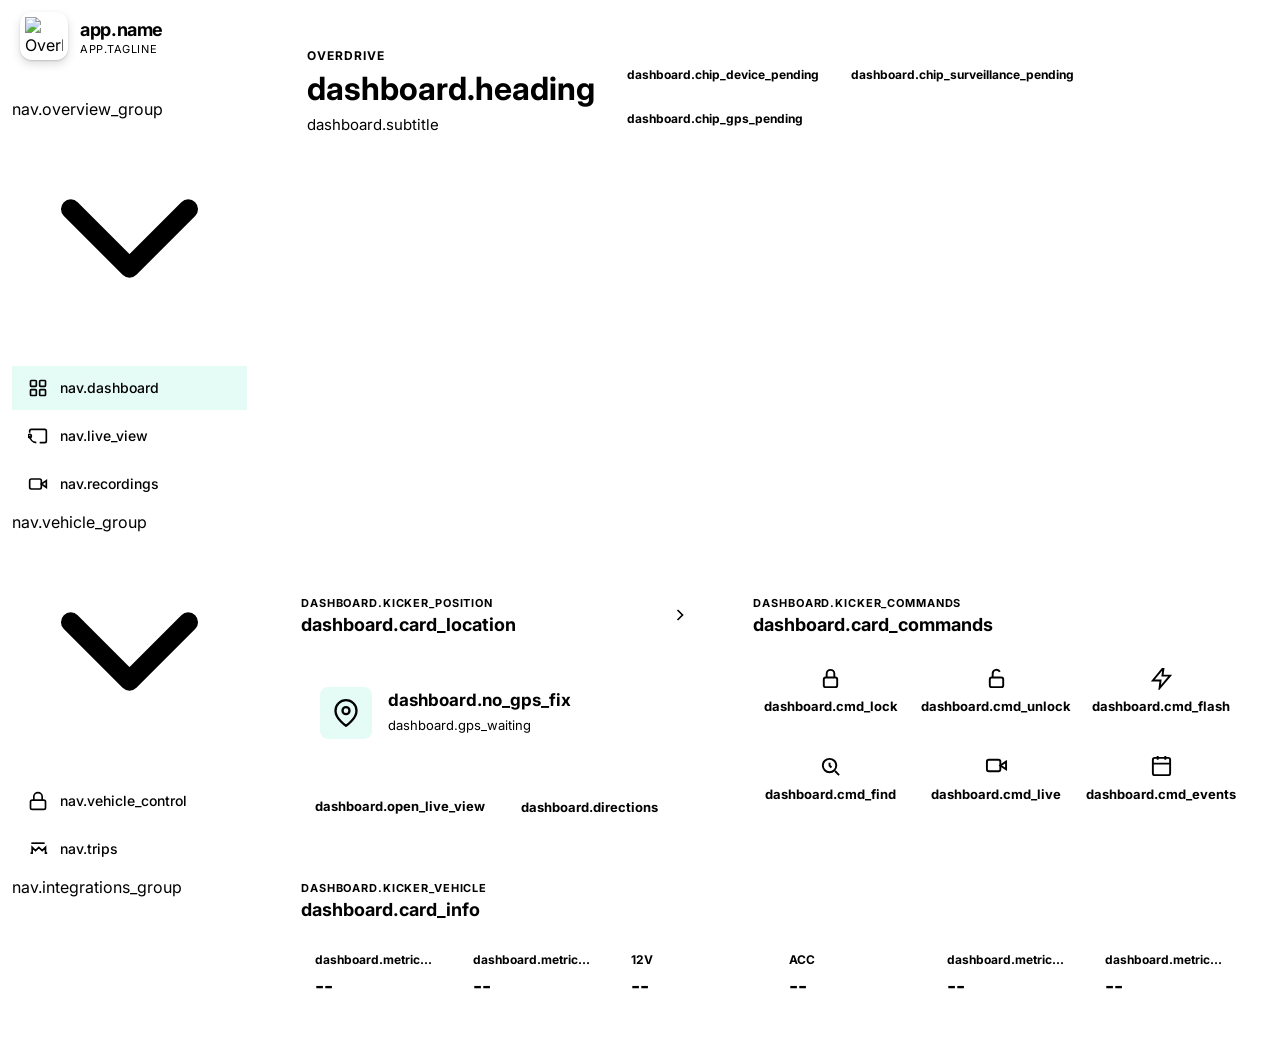
==== app/src/main/assets/web/local/index.html @ 30a487f2 "Overdrive Update v18.1: Screen Deterrent, Web Dashboard & USB Storage ✨ New Features Screen Deterren" ====
<!DOCTYPE html>
<html lang="en">
<head>
    <meta charset="UTF-8">
    <meta name="viewport" content="width=device-width, initial-scale=1.0, maximum-scale=1.0, user-scalable=no, viewport-fit=cover">
    <title data-i18n="app.dashboard_title">Dashboard - OverDrive</title>
    <link rel="icon" type="image/webp" href="../shared/app-icon-dark.webp">
    <link rel="manifest" href="/manifest.json">
    <link rel="apple-touch-icon" href="../shared/app-icon-dark.webp">
    <meta name="apple-mobile-web-app-capable" content="yes">
    <meta name="apple-mobile-web-app-status-bar-style" content="black-translucent">
    <meta name="theme-color" content="#00876C">
    <script src="../shared/theme.js?v=3"></script>
    <script src="../shared/app-shell.js"></script>
    <link rel="stylesheet" href="../shared/styles.css">
    <link rel="preconnect" href="https://fonts.googleapis.com">
    <link href="https://fonts.googleapis.com/css2?family=Inter:wght@400;500;600;700&family=JetBrains+Mono:wght@500&display=swap" rel="stylesheet">
</head>
<body class="dashboard-page">
    <div class="app-layout">
        <div id="app-shell-mount"></div>

        <main class="main-content">
            <div class="mobile-header" id="mobileHeader">
                <button class="menu-toggle" onclick="toggleSidebar()" aria-label="Open menu">
                    <svg viewBox="0 0 24 24" fill="none" stroke="currentColor" stroke-width="2">
                        <line x1="4" x2="20" y1="12" y2="12"/><line x1="4" x2="20" y1="6" y2="6"/><line x1="4" x2="20" y1="18" y2="18"/>
                    </svg>
                </button>
                <div class="brand"><span class="brand-name" style="font-size:16px;">OverDrive</span></div>
                <div style="width:40px;"></div>
            </div>

            <div class="dashboard-page-body">
                <section class="dash-hero">
                    <div class="dash-hero-copy">
                        <span class="dash-overline">OverDrive</span>
                        <h1 data-i18n="dashboard.heading">Dashboard</h1>
                        <p id="dashHeroSubtitle" data-i18n="dashboard.subtitle">Vehicle status, position and main controls.</p>
                    </div>
                    <div class="dash-hero-status">
                        <span class="dash-chip" id="dashConnChip" data-i18n="dashboard.chip_device_pending">Device --</span>
                        <span class="dash-chip" id="dashSurvChip" data-i18n="dashboard.chip_surveillance_pending">Surveillance --</span>
                        <span class="dash-chip" id="dashGpsChip" data-i18n="dashboard.chip_gps_pending">GPS --</span>
                    </div>
                </section>

                <!--
                  Vehicle hero card. Renders the user's selected GLB tinted in
                  their selected paint colour, framed front-on so the front
                  fascia faces the camera. mountVehicleCanvas + the existing
                  applyVehicleSelection / overdrive:vehicle-changed pipeline
                  drive (model, colour) — same source of truth as the sidebar
                  EV-card. yawOffset = π/2 reuses the side rig and rotates the
                  GLB to face the camera (no new view in ev-card-3d.js).
                -->
                <section class="dash-vehicle-card">
                    <div class="dash-vehicle-canvas-wrap">
                        <canvas id="dashHero3d" class="dash-vehicle-canvas" aria-hidden="true"></canvas>
                    </div>
                </section>

                <section class="dash-grid">
                    <article class="dash-card dash-location-card">
                        <div class="dash-card-head">
                            <div>
                                <span class="dash-card-kicker" data-i18n="dashboard.kicker_position">Position</span>
                                <h2 data-i18n="dashboard.card_location">Vehicle location</h2>
                            </div>
                            <a class="dash-icon-btn" href="live-view.html"
                               data-i18n-attr="aria-label:dashboard.open_live_view"
                               aria-label="Open Live View">
                                <svg viewBox="0 0 24 24" fill="none" stroke="currentColor" stroke-width="2"><path d="M9 18l6-6-6-6"/></svg>
                            </a>
                        </div>
                        <div class="dash-location-body">
                            <div class="dash-location-pin">
                                <svg viewBox="0 0 24 24" fill="none" stroke="currentColor" stroke-width="2"><path d="M21 10c0 7-9 13-9 13s-9-6-9-13a9 9 0 0 1 18 0z"/><circle cx="12" cy="10" r="3"/></svg>
                            </div>
                            <div>
                                <strong id="dashLocationValue" data-i18n="dashboard.no_gps_fix">No GPS fix</strong>
                                <span id="dashLocationMeta" data-i18n="dashboard.gps_waiting">Waiting for vehicle position</span>
                            </div>
                        </div>
                        <div class="dash-action-row">
                            <a class="dash-secondary-btn" href="live-view.html" data-i18n="dashboard.open_live_view">Open Live View</a>
                            <button class="dash-secondary-btn" type="button" onclick="BYD.dashboard.openDirections()" data-i18n="dashboard.directions">Directions</button>
                        </div>
                    </article>

                    <article class="dash-card dash-actions-card">
                        <div class="dash-card-head">
                            <div>
                                <span class="dash-card-kicker" data-i18n="dashboard.kicker_commands">Commands</span>
                                <h2 data-i18n="dashboard.card_commands">Quick controls</h2>
                            </div>
                        </div>
                        <div class="dash-command-grid">
                            <button class="dash-command" type="button" onclick="BYD.dashboard.command(this, '/api/vehicle/lock')">
                                <svg viewBox="0 0 24 24" fill="none" stroke="currentColor" stroke-width="2"><rect x="5" y="11" width="14" height="10" rx="2"/><path d="M8 11V7a4 4 0 0 1 8 0v4"/></svg>
                                <span data-i18n="dashboard.cmd_lock">Lock</span>
                            </button>
                            <button class="dash-command" type="button" onclick="BYD.dashboard.command(this, '/api/vehicle/unlock')">
                                <svg viewBox="0 0 24 24" fill="none" stroke="currentColor" stroke-width="2"><rect x="5" y="11" width="14" height="10" rx="2"/><path d="M8 11V7a4 4 0 0 1 7.5-2"/></svg>
                                <span data-i18n="dashboard.cmd_unlock">Unlock</span>
                            </button>
                            <button class="dash-command" type="button" onclick="BYD.dashboard.command(this, '/api/vehicle/flash')">
                                <svg viewBox="0 0 24 24" fill="none" stroke="currentColor" stroke-width="2"><path d="M13 2 3 14h8l-1 8 11-13h-8l1-7z"/></svg>
                                <span data-i18n="dashboard.cmd_flash">Flash</span>
                            </button>
                            <button class="dash-command" type="button" onclick="BYD.dashboard.command(this, '/api/vehicle/find-car')">
                                <svg viewBox="0 0 24 24" fill="none" stroke="currentColor" stroke-width="2"><circle cx="11" cy="11" r="7"/><path d="m21 21-4.3-4.3"/><path d="M11 8v3l2 2"/></svg>
                                <span data-i18n="dashboard.cmd_find">Find</span>
                            </button>
                            <a class="dash-command" href="live-view.html">
                                <svg viewBox="0 0 24 24" fill="none" stroke="currentColor" stroke-width="2"><path d="m22 8-6 4 6 4V8Z"/><rect width="14" height="12" x="2" y="6" rx="2"/></svg>
                                <span data-i18n="dashboard.cmd_live">Live</span>
                            </a>
                            <a class="dash-command" href="events.html">
                                <svg viewBox="0 0 24 24" fill="none" stroke="currentColor" stroke-width="2"><rect x="3" y="4" width="18" height="18" rx="2"/><path d="M16 2v4M8 2v4M3 10h18"/></svg>
                                <span data-i18n="dashboard.cmd_events">Events</span>
                            </a>
                        </div>
                    </article>

                    <article class="dash-card dash-info-card">
                        <div class="dash-card-head">
                            <div>
                                <span class="dash-card-kicker" data-i18n="dashboard.kicker_vehicle">Vehicle</span>
                                <h2 data-i18n="dashboard.card_info">Main info</h2>
                            </div>
                        </div>
                        <div class="dash-metric-grid">
                            <div class="dash-metric"><span data-i18n="dashboard.metric_battery">Battery</span><strong id="dashSoc">--</strong></div>
                            <div class="dash-metric"><span data-i18n="dashboard.metric_range">Range</span><strong id="dashRange">--</strong></div>
                            <div class="dash-metric"><span>12V</span><strong id="dash12v">--</strong></div>
                            <div class="dash-metric"><span>ACC</span><strong id="dashAcc">--</strong></div>
                            <div class="dash-metric"><span data-i18n="dashboard.metric_network">Network</span><strong id="dashNetwork">--</strong></div>
                            <div class="dash-metric"><span data-i18n="dashboard.metric_lock">Lock</span><strong id="dashLock">--</strong></div>
                        </div>
                    </article>
                </section>
            </div>
        </main>
    </div>

    <div class="sidebar-overlay" id="sidebarOverlay" onclick="toggleSidebar()"></div>
    <div id="toastContainer" class="toast-container"></div>

    <style>
        .dashboard-page .main-content {
            padding: 0;
            min-height: 100vh;
            min-height: 100dvh;
            background: var(--bg-base);
        }

        .dashboard-page-body {
            box-sizing: border-box;
            width: 100%;
            max-width: 1180px;
            /* Centering needs explicit auto cross-axis margins AND
               align-self because .main-content is display:flex column.
               Auto-margins alone leave the body left-aligned on some
               older WebViews. */
            margin-left: auto;
            margin-right: auto;
            align-self: center;
            padding: 22px;
            padding-bottom: calc(28px + var(--safe-bottom));
        }

        .dash-hero {
            display: flex;
            align-items: flex-end;
            justify-content: space-between;
            gap: 20px;
            padding: 24px;
            background: var(--bg-surface);
            border: 1px solid var(--border-subtle);
            border-radius: 8px;
        }

        .dash-overline {
            display: block;
            color: var(--brand-primary);
            font-size: 12px;
            font-weight: 700;
            letter-spacing: 0.08em;
            text-transform: uppercase;
            margin-bottom: 6px;
        }

        .dash-hero h1,
        .dash-card h2 {
            margin: 0;
            color: var(--text-primary);
            letter-spacing: 0;
        }

        .dash-hero h1 {
            font-size: 32px;
            line-height: 1.1;
        }

        .dash-hero p {
            margin-top: 8px;
            color: var(--text-secondary);
            font-size: 15px;
        }

        .dash-hero-status,
        .dash-action-row {
            display: flex;
            flex-wrap: wrap;
            gap: 8px;
        }

        .dash-chip {
            padding: 8px 11px;
            border-radius: 999px;
            background: var(--bg-elevated);
            color: var(--text-secondary);
            border: 1px solid var(--border-subtle);
            font-size: 12px;
            font-weight: 700;
            white-space: nowrap;
        }

        .dash-chip.good { color: var(--brand-primary); border-color: rgba(0, 212, 170, 0.35); }
        .dash-chip.warn { color: #f59e0b; border-color: rgba(245, 158, 11, 0.35); }

        .dash-vehicle-card {
            margin-top: 16px;
            background: var(--bg-surface);
            border: 1px solid var(--border-subtle);
            border-radius: 8px;
            overflow: hidden;
        }

        .dash-vehicle-canvas-wrap {
            position: relative;
            width: 100%;
            /* Fixed height (CSS aspect-ratio is Chrome 88+, our floor is
               the BYD head-unit's Chrome 58 WebView). 380px on desktop
               keeps the card prominent without leaving a wide empty
               band above and below the side-profile car (which is
               width-bound on the desktop aspect). Mobile trims to
               200px via the media query below. */
            height: 380px;
            /* Soft brand-tinted gradient. Diagonal teal glow upper-left
               fading to base elevated dark bottom-right gives the panel
               depth without competing with the 3D model. Layered:
                 1. broad teal radial highlight from upper-left,
                 2. faint warm glow under the car (ground bounce),
                 3. base elevated surface. */
            background:
                radial-gradient(80% 60% at 18% 12%,
                    rgba(0, 212, 170, 0.16) 0%,
                    rgba(0, 212, 170, 0.04) 40%,
                    transparent 70%),
                radial-gradient(60% 40% at 50% 100%,
                    rgba(0, 212, 170, 0.08) 0%,
                    transparent 65%),
                linear-gradient(135deg,
                    var(--bg-elevated) 0%,
                    var(--bg-surface) 60%,
                    var(--bg-base) 100%);
        }

        .dash-vehicle-canvas {
            position: absolute;
            top: 0;
            left: 0;
            width: 100%;
            height: 100%;
            display: block;
        }

        .dash-grid {
            display: grid;
            grid-template-columns: minmax(280px, 1fr) minmax(320px, 1.2fr);
            gap: 16px;
            margin-top: 16px;
        }

        .dash-card {
            background: var(--bg-surface);
            border: 1px solid var(--border-subtle);
            border-radius: 8px;
            padding: 18px;
        }

        .dash-info-card { grid-column: 1 / -1; }

        .dash-card-head {
            display: flex;
            align-items: center;
            justify-content: space-between;
            gap: 12px;
            margin-bottom: 16px;
        }

        .dash-card-kicker {
            display: block;
            color: var(--text-muted);
            font-size: 11px;
            font-weight: 700;
            letter-spacing: 0.08em;
            text-transform: uppercase;
            margin-bottom: 3px;
        }

        .dash-card h2 {
            font-size: 18px;
            line-height: 1.2;
        }

        .dash-icon-btn,
        .dash-secondary-btn,
        .dash-command {
            border: 1px solid var(--border-subtle);
            background: var(--bg-elevated);
            color: var(--text-primary);
            border-radius: 8px;
            transition: background 0.18s ease, border-color 0.18s ease, color 0.18s ease;
        }

        .dash-icon-btn {
            width: 38px;
            height: 38px;
            display: inline-flex;
            align-items: center;
            justify-content: center;
        }

        .dash-icon-btn svg { width: 20px; height: 20px; }

        .dash-secondary-btn {
            min-height: 38px;
            padding: 0 13px;
            display: inline-flex;
            align-items: center;
            justify-content: center;
            font-weight: 700;
            font-size: 13px;
        }

        .dash-icon-btn:hover,
        .dash-secondary-btn:hover,
        .dash-command:hover {
            background: rgba(0, 212, 170, 0.10);
            border-color: rgba(0, 212, 170, 0.35);
            color: var(--brand-primary);
        }

        .dash-command.pending {
            opacity: 0.55;
            pointer-events: none;
        }

        .dash-location-body {
            min-height: 122px;
            display: flex;
            align-items: center;
            gap: 16px;
            padding: 18px;
            border-radius: 8px;
            background: var(--bg-elevated);
            border: 1px solid var(--border-subtle);
            margin-bottom: 14px;
        }

        .dash-location-pin {
            width: 52px;
            height: 52px;
            display: flex;
            align-items: center;
            justify-content: center;
            color: var(--brand-primary);
            background: rgba(0, 212, 170, 0.10);
            border-radius: 8px;
            flex: 0 0 auto;
        }

        .dash-location-pin svg { width: 28px; height: 28px; }

        .dash-location-body strong,
        .dash-location-body span {
            display: block;
        }

        .dash-location-body strong {
            font-size: 17px;
            color: var(--text-primary);
            line-height: 1.25;
            overflow-wrap: anywhere;
        }

        .dash-location-body span {
            color: var(--text-muted);
            font-size: 13px;
            margin-top: 4px;
        }

        .dash-command-grid {
            display: grid;
            grid-template-columns: repeat(3, minmax(0, 1fr));
            gap: 10px;
        }

        .dash-command {
            min-height: 78px;
            display: flex;
            flex-direction: column;
            align-items: center;
            justify-content: center;
            gap: 8px;
            font-weight: 700;
            font-size: 13px;
        }

        .dash-command svg {
            width: 23px;
            height: 23px;
            flex: 0 0 auto;
        }

        .dash-metric-grid {
            display: grid;
            grid-template-columns: repeat(6, minmax(0, 1fr));
            gap: 10px;
        }

        .dash-metric {
            min-height: 76px;
            padding: 13px;
            border-radius: 8px;
            background: var(--bg-elevated);
            border: 1px solid var(--border-subtle);
        }

        .dash-metric span,
        .dash-metric strong {
            display: block;
            overflow: hidden;
            text-overflow: ellipsis;
            white-space: nowrap;
        }

        .dash-metric span {
            color: var(--text-muted);
            font-size: 12px;
            font-weight: 700;
            margin-bottom: 6px;
        }

        .dash-metric strong {
            color: var(--text-primary);
            font-size: 20px;
            line-height: 1.1;
        }

        @media (max-width: 980px) {
            .dash-grid,
            .dash-metric-grid {
                grid-template-columns: repeat(2, minmax(0, 1fr));
            }
            .dash-info-card { grid-column: auto; }
        }

        @media (max-width: 768px) {
            .dashboard-page-body {
                padding: 14px;
                padding-bottom: calc(96px + var(--safe-bottom));
            }
            .dash-hero {
                flex-direction: column;
                align-items: flex-start;
                padding: 18px;
            }
            .dash-hero h1 { font-size: 27px; }
            .dash-vehicle-canvas-wrap { height: 200px; }
            .dash-grid,
            .dash-command-grid,
            .dash-metric-grid {
                grid-template-columns: 1fr 1fr;
            }
            .dash-location-card,
            .dash-actions-card,
            .dash-info-card {
                grid-column: 1 / -1;
            }
        }
    </style>

    <script src="../shared/auth.js"></script>
    <script src="../shared/pwa-init.js"></script>
    <script src="../shared/core.js"></script>
    <script src="../shared/update-flow.js"></script>
    <script>
        function toggleSidebar() {
            document.getElementById('sidebar').classList.toggle('open');
            document.getElementById('sidebarOverlay').classList.toggle('show');
        }

        BYD.dashboard = {
            lastStatus: null,
            command: function(btn, url, payload) {
                if (!btn || btn.classList.contains('pending')) return;
                btn.classList.add('pending');
                fetch(url, {
                    method: 'POST',
                    headers: { 'Content-Type': 'application/json' },
                    body: payload ? JSON.stringify(payload) : undefined
                }).then(function(r) {
                    return r.json();
                }).then(function(data) {
                    var ok = !!(data && data.success);
                    var fallback = ok
                        ? (BYD.i18n.t('dashboard.toast_command_sent') || 'Command sent')
                        : (BYD.i18n.t('dashboard.toast_command_failed') || 'Command failed');
                    var msg = (data && (data.message || data.error)) || fallback;
                    if (BYD.utils && BYD.utils.toast) BYD.utils.toast(msg, ok ? 'success' : 'error');
                    setTimeout(function() { BYD.dashboard.refreshVehicleState(); }, 700);
                }).catch(function() {
                    if (BYD.utils && BYD.utils.toast) BYD.utils.toast(BYD.i18n.t('dashboard.toast_command_failed') || 'Command failed', 'error');
                }).finally(function() {
                    btn.classList.remove('pending');
                });
            },
            refreshVehicleState: function() {
                fetch('/api/vehicle/state').then(function(r) {
                    return r.json();
                }).then(function(data) {
                    if (!data || !data.success) return;
                    BYD.dashboard.updateVehicleState(data);
                }).catch(function() {});
            },
            updateVehicleState: function(data) {
                var lockEl = document.getElementById('dashLock');
                if (!lockEl || !data || !data.doors) return;
                var overall = data.doors.overall;
                if (overall === 1) lockEl.textContent = BYD.i18n.t('dashboard.status_locked') || 'Locked';
                else if (overall === 2) lockEl.textContent = BYD.i18n.t('dashboard.status_unlocked') || 'Unlocked';
                else lockEl.textContent = '--';
            },
            updateFromStatus: function(status) {
                if (!status) return;
                this.lastStatus = status;

                function setText(id, value) {
                    var el = document.getElementById(id);
                    if (el) el.textContent = value;
                }
                function setChip(id, value, cls) {
                    var el = document.getElementById(id);
                    if (!el) return;
                    el.textContent = value;
                    el.classList.remove('good', 'warn');
                    if (cls) el.classList.add(cls);
                }
                function timeAgo(timestamp) {
                    // Returns "Ns ago" / "Nm ago" / "Nh ago" using locale-
                    // aware suffixes from the catalog. Catalog values
                    // contain `{n}` placeholder; while the catalog is
                    // still loading (i18n.t returns null) we fall back to
                    // English unit letters.
                    var seconds = Math.floor((Date.now() - timestamp) / 1000);
                    if (seconds < 60) {
                        var s = BYD.i18n.t('dashboard.time_seconds_ago', { n: seconds });
                        return s || (seconds + 's ago');
                    }
                    var minutes = Math.floor(seconds / 60);
                    if (minutes < 60) {
                        var m = BYD.i18n.t('dashboard.time_minutes_ago', { n: minutes });
                        return m || (minutes + 'm ago');
                    }
                    var hours = Math.floor(minutes / 60);
                    var h = BYD.i18n.t('dashboard.time_hours_ago', { n: hours });
                    return h || (hours + 'h ago');
                }
                function tOnOff(on) {
                    return on
                        ? (BYD.i18n.t('status.on') || 'ON')
                        : (BYD.i18n.t('status.off') || 'OFF');
                }

                var deviceLabel = BYD.i18n.t('dashboard.chip_device_value', { id: status.deviceId || '--' })
                                  || ('Device ' + (status.deviceId || '--'));
                setChip('dashConnChip', deviceLabel, status.deviceId ? 'good' : '');
                var survLabel = BYD.i18n.t('dashboard.chip_surveillance_value', { state: tOnOff(status.gpuSurveillance) })
                                || ('Surveillance ' + tOnOff(status.gpuSurveillance));
                setChip('dashSurvChip', survLabel, status.gpuSurveillance ? 'good' : '');
                setText('dashAcc', tOnOff(status.acc));

                if (status.battery && status.battery.voltage) setText('dash12v', status.battery.voltage.toFixed(1) + 'V');
                if (status.soc && status.soc.percent !== undefined) setText('dashSoc', Math.round(status.soc.percent) + '%');
                if (status.range && status.range.elecRangeKm !== undefined) setText('dashRange', BYD.units.dist(status.range.elecRangeKm));

                if (status.network && status.network.type === 'wifi') setText('dashNetwork', status.network.ssid || 'WiFi');
                else if (status.network && status.network.type === 'mobile') setText('dashNetwork', BYD.i18n.t('dashboard.network_mobile') || 'Mobile');
                else setText('dashNetwork', '--');

                if (status.gps && status.gps.hasLocation) {
                    var lat = Number(status.gps.lat);
                    var lng = Number(status.gps.lng);
                    var meta = [];
                    setText('dashLocationValue', lat.toFixed(5) + ', ' + lng.toFixed(5));
                    if (status.gps.lastUpdate) meta.push(timeAgo(status.gps.lastUpdate));
                    // km/h and deg are in the glossary (or terse enough to
                    // read across locales) — leave the unit suffixes raw
                    // and only translate the heading abbreviation.
                    if (status.gps.speed !== undefined) meta.push(Math.round(status.gps.speed) + ' km/h');
                    if (status.gps.heading !== undefined) {
                        meta.push(Math.round(status.gps.heading) + ' ' + (BYD.i18n.t('dashboard.unit_deg') || 'deg'));
                    }
                    var positionAvailable = BYD.i18n.t('dashboard.position_available') || 'Position available';
                    setText('dashLocationMeta', meta.length ? meta.join(' · ') : positionAvailable);
                    var stale = status.gps.isCached || status.gps.isStale;
                    var gpsChip = stale
                        ? (BYD.i18n.t('dashboard.chip_gps_cached') || 'GPS cached')
                        : (BYD.i18n.t('dashboard.chip_gps_live') || 'GPS live');
                    setChip('dashGpsChip', gpsChip, stale ? 'warn' : 'good');
                } else {
                    setText('dashLocationValue', BYD.i18n.t('dashboard.no_gps_fix') || 'No GPS fix');
                    setText('dashLocationMeta', BYD.i18n.t('dashboard.gps_waiting') || 'Waiting for vehicle position');
                    setChip('dashGpsChip', BYD.i18n.t('dashboard.chip_gps_pending') || 'GPS --', '');
                }
            },
            openDirections: function() {
                var gps = this.lastStatus && this.lastStatus.gps;
                if (!gps || !gps.hasLocation) {
                    if (BYD.utils && BYD.utils.toast) BYD.utils.toast(BYD.i18n.t('dashboard.toast_no_location') || 'Car location not available', 'error');
                    return;
                }
                window.open('https://www.google.com/maps/dir/?api=1&destination=' + gps.lat + ',' + gps.lng + '&travelmode=driving', '_blank');
            }
        };

        var originalCoreRefreshStatus = BYD.core.refreshStatus.bind(BYD.core);
        BYD.core.refreshStatus = function() {
            return originalCoreRefreshStatus().then(function(status) {
                if (status && BYD.dashboard && BYD.dashboard.updateFromStatus) {
                    BYD.dashboard.updateFromStatus(status);
                }
                return status;
            });
        };

        BYD.i18n.init().then(function() {
            BYD.core.init();
            BYD.dashboard.refreshVehicleState();
            setInterval(function() { BYD.dashboard.refreshVehicleState(); }, 6000);
        });

        // Hero 3D vehicle. Mounts via OverdriveAppShell.mountVehicleCanvas
        // (same pipeline as the sidebar EV-card), passing only `view`
        // — the dashboard hero gets the identical side-profile framing
        // the sidebar uses. (model, colour) come from the daemon's
        // /api/models/selected endpoint via the shell's standard
        // applyVehicleSelection() flow.
        //
        // mountVehicleCanvas internally calls ensureEv3d() which looks
        // for the sidebar's #evCardCanvas to decide whether to inject
        // ev-card-3d.js — so we must wait for the sidebar to be mounted
        // before calling. The shell dispatches `app-shell:ready` after
        // mount; we listen for that (with a DOMContentLoaded fallback).
        //
        // Note: on the laptop static-server preview the daemon endpoint
        // 404s, so neither sidebar EV-card nor this hero canvas paint
        // a model. To preview the dashboard layout/CSS in a browser
        // without the device, run the app on-device. We do not seed
        // any synthetic default here — keeping the renderer pipeline
        // strictly daemon-driven matches the sidebar's behaviour.
        (function () {
            var didMount = false;
            function mountHero() {
                if (didMount) return;
                var canvas = document.getElementById('dashHero3d');
                if (!canvas) return;
                var shell = window.OverdriveAppShell;
                if (!shell || typeof shell.mountVehicleCanvas !== 'function') return;
                if (!document.getElementById('evCardCanvas')) return; // sidebar not mounted yet
                didMount = true;
                shell.mountVehicleCanvas(canvas, { view: 'side' });
            }
            document.addEventListener('app-shell:ready', mountHero);
            if (document.readyState === 'loading') {
                document.addEventListener('DOMContentLoaded', function () {
                    setTimeout(mountHero, 0);
                });
            } else {
                setTimeout(mountHero, 0);
            }
        })();
    </script>
</body>
</html>
---- app/src/main/assets/web/shared/styles.css ----
/**
 * Overdrive — primary stylesheet.
 *
 * The base palette / surface / shape / type / motion tokens are imported
 * from design-tokens.css (generated from dev/design-tokens.json, which
 * mirrors the native Android M3 palette). This file only defines the
 * supplemental tokens that don't have a native counterpart (chart palette,
 * translucent panel-overlays, layout dimensions) and the actual CSS rules.
 */
@import url("design-tokens.css");
@import url("app-shell.css");
@import url("app-tabs.css");
@import url("app-collapse.css");

:root {
    --brand-gradient: linear-gradient(135deg, var(--primary) 0%, var(--tertiary) 100%);
    --bg-glass: rgba(22, 22, 26, 0.85);

    /* Chart palette — accents used by data visualizations / legends.
       Mid-luminance hues that read OK on either theme; the light-theme
       overlay below tweaks them for AA contrast on light surfaces. */
    --chart-line-1: #00D4AA; /* original brand teal kept as data-viz accent */
    --chart-line-2: #0EA5E9;
    --chart-warning: #fbbf24;
    --chart-soh: #a855f7;
    --chart-batt-1: #2dd4bf;
    --chart-batt-2: #06b6d4;
    --chart-batt-3: #3b82f6;

    /* Chart canvas labels — read by performance.js via getComputedStyle. */
    --chart-text: rgba(255, 255, 255, 0.55);
    --chart-text-strong: #FFFFFF;
    --chart-grid: rgba(255, 255, 255, 0.06);
    --chart-crosshair: rgba(255, 255, 255, 0.3);
    --chart-tooltip-bg: rgba(20, 20, 30, 0.95);
    --chart-tooltip-border: rgba(255, 255, 255, 0.1);
    --chart-tooltip-text: #FFFFFF;

    /* Borders & glow */
    --border-subtle: rgba(255, 255, 255, 0.06);
    --border-default: rgba(255, 255, 255, 0.1);
    --shadow-glow: 0 0 20px rgba(0, 212, 170, 0.15);

    /* Translucent overlay surfaces (toasts, modals, cards over maps). */
    --panel-overlay-bg: rgba(10, 10, 15, 0.96);
    --panel-overlay-bg-strong: rgba(15, 15, 20, 0.95);
    --panel-overlay-bg-soft: rgba(0, 0, 0, 0.4);
    --panel-overlay-bg-faint: rgba(0, 0, 0, 0.2);
    --panel-overlay-bg-deep: rgba(0, 0, 0, 0.6);
    --modal-backdrop: rgba(0, 0, 0, 0.75);
    --shadow-overlay: 0 8px 24px rgba(0, 0, 0, 0.5);

    /* Layout */
    --sidebar-width: 260px;
    --header-height: 64px;
    --app-bar-height: 64px;

    /* Safe Areas */
    --safe-top: env(safe-area-inset-top, 0px);
    --safe-bottom: env(safe-area-inset-bottom, 0px);
}

/* Light-theme overrides — only the supplementals; palette / shadow / shape
   are flipped automatically by design-tokens.css. */
:root[data-theme="light"] {
    --bg-glass: rgba(247, 250, 247, 0.88);

    --chart-line-1: #00876C;
    --chart-line-2: #00658F;
    --chart-warning: #B45309;
    --chart-soh: #7C3AED;
    --chart-batt-1: #0F766E;
    --chart-batt-2: #0369A1;
    --chart-batt-3: #1D4ED8;

    --chart-text: rgba(24, 28, 26, 0.70);
    --chart-text-strong: #181C1A;
    --chart-grid: rgba(24, 28, 26, 0.10);
    --chart-crosshair: rgba(24, 28, 26, 0.40);
    --chart-tooltip-bg: rgba(247, 250, 247, 0.97);
    --chart-tooltip-border: rgba(24, 28, 26, 0.15);
    --chart-tooltip-text: #181C1A;

    --border-subtle: rgba(0, 0, 0, 0.06);
    --border-default: rgba(0, 0, 0, 0.10);
    --shadow-glow: 0 0 20px rgba(0, 135, 108, 0.16);

    --panel-overlay-bg: rgba(247, 250, 247, 0.96);
    --panel-overlay-bg-strong: rgba(247, 250, 247, 0.92);
    --panel-overlay-bg-soft: rgba(24, 28, 26, 0.10);
    --panel-overlay-bg-faint: rgba(24, 28, 26, 0.05);
    --panel-overlay-bg-deep: rgba(24, 28, 26, 0.18);
    --modal-backdrop: rgba(24, 28, 26, 0.45);
    --shadow-overlay: 0 8px 24px rgba(0, 0, 0, 0.14);
}

/* No prefers-color-scheme fallback — pages default to DARK in Chrome / any
   browser that doesn't set [data-theme="light"]. This matches the primary
   in-car experience (the head-unit deployment) and the brand identity, and
   keeps developer testing in Chrome consistent with how users see the app
   most often. The Android WebViewFragment stamps data-theme on every
   page-load to follow the app's appearance setting; an explicit
   [data-theme="light"] from any other context still flips the palette. */

/* === RESET & BASE === */
*, *::before, *::after { box-sizing: border-box; margin: 0; padding: 0; }
html { font-size: 16px; -webkit-text-size-adjust: 100%; }
body {
    font-family: 'Inter', -apple-system, BlinkMacSystemFont, 'Segoe UI', sans-serif;
    background: var(--bg-base);
    color: var(--text-primary);
    line-height: 1.5;
    min-height: 100vh;
    min-height: 100dvh;
    overflow-x: hidden;
    -webkit-font-smoothing: antialiased;
}
a { color: inherit; text-decoration: none; }
button { font-family: inherit; cursor: pointer; border: none; background: none; }
input, select { font-family: inherit; }

/* === APP LAYOUT === */
.app-layout {
    display: flex;
    min-height: 100vh;
    min-height: 100dvh;
}

/* === SIDEBAR === */
.sidebar {
    width: var(--sidebar-width);
    background: var(--bg-surface);
    border-right: 1px solid var(--border-subtle);
    display: flex;
    flex-direction: column;
    position: fixed;
    top: 0;
    left: 0;
    bottom: 0;
    z-index: 100;
    transition: transform 0.3s ease;
    overflow-y: auto;
    overflow-x: hidden;
}

.sidebar::-webkit-scrollbar {
    width: 4px;
}

.sidebar::-webkit-scrollbar-track {
    background: transparent;
}

.sidebar::-webkit-scrollbar-thumb {
    background: var(--border-subtle);
    border-radius: 4px;
}

.sidebar::-webkit-scrollbar-thumb:hover {
    background: var(--text-muted);
}

.sidebar-header {
    padding: 20px;
    border-bottom: 1px solid var(--border-subtle);
    display: flex;
    justify-content: space-between;
    align-items: center;
    flex-shrink: 0;
    position: sticky;
    top: 0;
    background: var(--bg-surface);
    z-index: 1;
    /* Pad past the iOS notch / Android cutout so the text isn't
       visually clipped or cut off by the system status bar. The
       viewport-fit=cover meta tag on each page makes safe-area-inset-top
       non-zero on devices with a notch. */
    padding-top: calc(12px + env(safe-area-inset-top, 0px));
}


.sidebar-close {
    display: none;
    width: 36px;
    height: 36px;
    border-radius: var(--radius-sm);
    background: var(--bg-elevated);
    color: var(--text-secondary);
    align-items: center;
    justify-content: center;
    transition: all 0.2s;
    flex-shrink: 0;
}

.sidebar-close svg {
    width: 20px;
    height: 20px;
}

.sidebar-close:hover {
    background: var(--danger);
    color: white;
}

.brand {
    display: flex;
    align-items: center;
    gap: 12px;
    min-width: 0; /* Allow brand-text to shrink + ellipsis when locale text is long */
    flex: 1;
}

.brand-logo {
    width: 48px;
    height: 48px;
    display: flex;
    align-items: center;
    justify-content: center;
    border-radius: 12px;
    overflow: hidden;
    /* Container takes a design-system surface so the tile blends with the
       page chrome at any elevation. Glyph webp inside is transparent — no
       luminance mismatch between baked icon bg and surrounding sidebar. */
    background: var(--bg-elevated);
    box-shadow:
        0 1px 2px rgba(0, 0, 0, 0.16),
        0 4px 10px rgba(0, 0, 0, 0.14);
}
:root[data-theme="dark"] .brand-logo {
    box-shadow:
        0 1px 2px rgba(0, 0, 0, 0.45),
        0 4px 12px rgba(0, 0, 0, 0.40),
        inset 0 1px 0 rgba(255, 255, 255, 0.05);
}

.brand-logo img {
    width: 78%;
    height: 78%;
    object-fit: contain;
}

.brand-text {
    display: flex;
    flex-direction: column;
    min-width: 0; /* allow children to ellipsis instead of overflowing the sidebar */
    flex: 1;
}

.brand-name {
    font-size: 18px;
    font-weight: 700;
    letter-spacing: -0.02em;
    overflow: hidden;
    text-overflow: ellipsis;
    white-space: nowrap;
}

.brand-tagline {
    font-size: 11px;
    color: var(--text-muted);
    text-transform: uppercase;
    letter-spacing: 0.05em;
    line-height: 1.2;
    /* Allow up to 2 wrapped lines for longer locales (e.g. French "Système Sentinelle")
       so the tagline never clips below the brand name. */
    word-break: break-word;
    overflow-wrap: anywhere;
}

.brand-version {
    font-size: 10px;
    color: var(--brand-primary);
    font-weight: 600;
    letter-spacing: 0.02em;
    opacity: 0.8;
}

/* === SIDEBAR NAV === */
.sidebar-nav {
    padding: 16px 12px;
    display: flex;
    flex-direction: column;
    gap: 4px;
    flex-shrink: 0; /* Nav links never shrink — always fully visible */
}

.nav-link {
    display: flex;
    align-items: center;
    gap: 12px;
    padding: 12px 16px;
    border-radius: var(--radius-md);
    color: var(--text-secondary);
    font-size: 14px;
    font-weight: 500;
    transition: all 0.2s ease;
    /* Long French/German labels (e.g. "Contrôle du véhicule") need to wrap
       gracefully rather than overflow the sidebar. line-height keeps wrapped
       links aligned with single-line ones. */
    line-height: 1.25;
    white-space: normal;
    word-break: break-word;
    overflow-wrap: anywhere;
}

.nav-link > span {
    min-width: 0;
    flex: 1;
}

.nav-link:hover {
    background: var(--bg-hover);
    color: var(--text-primary);
}

.nav-link.active {
    background: rgba(0, 212, 170, 0.1);
    color: var(--brand-primary);
}

.nav-link.active .nav-icon { color: var(--brand-primary); }

.nav-icon {
    width: 20px;
    height: 20px;
    flex-shrink: 0;
    color: var(--text-muted);
    transition: color 0.2s;
}

.nav-link:hover .nav-icon { color: var(--text-secondary); }

/* === SIDEBAR FOOTER === */
.sidebar-footer {
    padding: 16px;
    /* Stack the device-status / EV / fuel cards as flex children so a
       single `gap` separates them consistently across viewports. */
    display: flex;
    flex-direction: column;
    gap: 12px;
    border-top: 1px solid var(--border-subtle);
}

@media (max-width: 768px) {
    .sidebar-footer {
        padding-bottom: calc(16px + 70px); /* Account for mobile nav */
    }
}

.status-card {
    background: var(--bg-elevated);
    border-radius: var(--radius-md);
    padding: 14px;
}

.status-row {
    display: flex;
    justify-content: space-between;
    align-items: center;
    font-size: 13px;
    gap: 8px; /* never let label and value collide when locale text is long */
}

.status-row + .status-row { margin-top: 10px; }

.status-label {
    color: var(--text-muted);
    display: flex;
    align-items: center;
    gap: 8px;
    min-width: 0; /* allow flex item to shrink so long labels don't push value off-screen */
    flex: 1 1 auto;
    /* Long status labels in French / German wrap gracefully rather than overflow */
    line-height: 1.25;
    word-break: break-word;
    overflow-wrap: anywhere;
}

.status-value {
    font-weight: 600;
    font-family: 'JetBrains Mono', 'SF Mono', monospace;
    flex-shrink: 0;        /* numeric / status values keep their full width */
    text-align: right;
    max-width: 60%;        /* but not so wide they squash the label */
    overflow: hidden;
    text-overflow: ellipsis;
}

.status-value.on { color: var(--success); }
.status-value.off { color: var(--text-muted); }
.status-value.stale { color: var(--warning); font-size: 0.85em; }

/* Network info - stacked SSID + IP in sidebar */
.status-value.net-info {
    display: flex;
    flex-direction: column;
    align-items: flex-end;
    gap: 1px;
    line-height: 1.2;
}
.net-ssid {
    font-size: 0.82em;
    color: var(--success);
    white-space: nowrap;
    overflow: hidden;
    text-overflow: ellipsis;
    /* 140px instead of 120 so localized labels like "Données mobiles"
       (FR: "Mobile Data") fit without clipping while WiFi SSIDs still
       truncate cleanly when very long. */
    max-width: 140px;
}
.net-ip {
    font-size: 0.7em;
    color: var(--text-muted);
    opacity: 0.8;
    font-family: 'SF Mono', 'Fira Code', monospace;
}

.stale {
    color: var(--warning) !important;
    opacity: 0.8;
}

.status-dot {
    width: 8px;
    height: 8px;
    border-radius: 50%;
    background: var(--text-muted);
}

.status-dot.connected {
    background: var(--success);
    animation: pulse 2s infinite;
}

.status-dot.live {
    background: var(--danger);
    animation: pulse 1.5s infinite;
}

.status-dot.off {
    background: var(--text-muted);
    animation: none;
}

@keyframes pulse {
    0%, 100% { opacity: 1; }
    50% { opacity: 0.5; }
}

/* === MAIN CONTENT === */
.main-content {
    flex: 1;
    margin-left: var(--sidebar-width);
    min-height: 100vh;
    min-height: 100dvh;
    display: flex;
    flex-direction: column;
}

/* === PWA FIX === */
/* Android PWA makes the height too big with both lvh and dvh.
   Rotating the page to landscape and portrait fixes it until
   it is loaded again if not set to svh. */
@media (display-mode: standalone) {
    body, .app-layout, .main-content {
        min-height: 100svh;
    }
}

/* iOS PWA makes the height too small with svh */
@supports (-webkit-touch-callout: none) {
    @media (display-mode: standalone) {
        body, .app-layout, .main-content {
            min-height: 100lvh;
        }
    }
}

/* === PAGE HEADER === */
.page-header {
    height: var(--header-height);
    padding: 0 32px;
    display: flex;
    align-items: center;
    justify-content: space-between;
    border-bottom: 1px solid var(--border-subtle);
    background: var(--bg-surface);
    position: sticky;
    top: 0;
    z-index: 50;
}

.page-title {
    font-size: 20px;
    font-weight: 600;
    letter-spacing: -0.02em;
}

.header-actions {
    display: flex;
    align-items: center;
    gap: 12px;
}

.header-badge {
    display: flex;
    align-items: center;
    gap: 8px;
    padding: 8px 14px;
    background: var(--bg-elevated);
    border-radius: var(--radius-full);
    font-size: 13px;
    font-weight: 500;
}

.header-badge svg { width: 16px; height: 16px; color: var(--text-muted); }

/* === PAGE BODY === */
.page-body {
    flex: 1;
    padding: 32px;
    padding-bottom: calc(32px + 80px); /* Account for fixed footer */
    overflow-y: auto;
    overflow-x: hidden;
}

/* === CARDS === */
.card {
    background: var(--bg-surface);
    border: 1px solid var(--border-subtle);
    border-radius: var(--radius-lg);
    overflow: hidden;
    position: relative;
    z-index: 0;
}

.card + .card { margin-top: 24px; }

.card-header {
    padding: 20px 24px;
    border-bottom: 1px solid var(--border-subtle);
    display: flex;
    align-items: center;
    justify-content: space-between;
}

.card-title {
    font-size: 16px;
    font-weight: 600;
    display: flex;
    align-items: center;
    gap: 10px;
}

.card-title svg {
    width: 20px;
    height: 20px;
    color: var(--brand-primary);
}

.card-body { padding: 24px; }

.card-footer {
    padding: 16px 24px;
    border-top: 1px solid var(--border-subtle);
    background: var(--bg-elevated);
}

/* === SETTINGS ROWS === */
.setting-row {
    display: flex;
    align-items: center;
    justify-content: space-between;
    padding: 16px 0;
    border-bottom: 1px solid var(--border-subtle);
}

.setting-row:last-child { border-bottom: none; }

.setting-info { flex: 1; min-width: 0; }

.setting-name {
    font-size: 14px;
    font-weight: 500;
    margin-bottom: 2px;
    display: flex;
    align-items: center;
    gap: 8px;
}

.setting-badge {
    font-size: 10px;
    font-weight: 500;
    padding: 2px 6px;
    border-radius: 4px;
    background: var(--bg-elevated);
    color: var(--text-secondary);
    text-transform: uppercase;
    letter-spacing: 0.04em;
}

.setting-desc {
    font-size: 13px;
    color: var(--text-muted);
}

.setting-hint {
    font-size: 12px;
    color: var(--text-secondary);
    background: var(--bg-elevated);
    padding: 8px 12px;
    border-radius: var(--radius-sm);
    margin-top: -8px;
    margin-bottom: 16px;
    border-left: 3px solid var(--brand-primary);
}

.setting-control {
    flex-shrink: 0;
    margin-left: 24px;
}

/* === TOGGLE SWITCH === */
.toggle-switch {
    position: relative;
    display: inline-block;
    width: 48px;
    height: 28px;
}

.toggle-switch input { opacity: 0; width: 0; height: 0; }

.toggle-slider {
    position: absolute;
    top: 0;
    left: 0;
    right: 0;
    bottom: 0;
    background: var(--bg-hover);
    border-radius: var(--radius-full);
    transition: 0.3s;
    cursor: pointer;
}

.toggle-slider::before {
    content: '';
    position: absolute;
    width: 22px;
    height: 22px;
    left: 3px;
    bottom: 3px;
    background: white;
    border-radius: 50%;
    transition: 0.3s;
    box-shadow: var(--shadow-sm);
}

.toggle-switch input:checked + .toggle-slider {
    background: var(--brand-primary);
}

.toggle-switch input:checked + .toggle-slider::before {
    transform: translateX(20px);
}

/* === BUTTON GROUPS === */
.btn-group {
    display: flex;
    background: var(--bg-elevated);
    border-radius: var(--radius-md);
    padding: 4px;
}

.btn-group > * + * {
    margin-left: 4px;
}

.btn-toggle {
    padding: 8px 12px;
    font-size: 13px;
    font-weight: 500;
    color: var(--text-secondary);
    border-radius: var(--radius-sm);
    transition: all 0.2s;
    border: none;
    background: transparent;
    cursor: pointer;
    -webkit-appearance: none;
    outline: none;
}

.btn-toggle:hover { color: var(--text-primary); }

.btn-toggle.active {
    background: var(--brand-primary);
    color: #000;
}

/* === BUTTONS === */
.btn {
    display: inline-flex;
    align-items: center;
    justify-content: center;
    gap: 8px;
    padding: 10px 20px;
    font-size: 14px;
    font-weight: 500;
    border-radius: var(--radius-md);
    transition: all 0.2s;
}

.btn-primary {
    background: var(--brand-primary);
    color: #000;
}

.btn-primary:hover { filter: brightness(1.1); }
.btn-primary:disabled { opacity: 0.5; cursor: not-allowed; }

.btn-danger {
    background: rgba(239, 68, 68, 0.15);
    color: var(--danger);
    border: 1px solid rgba(239, 68, 68, 0.3);
}

.btn-danger:hover { background: rgba(239, 68, 68, 0.25); }
.btn-danger.on { background: var(--danger); color: white; }

/* === SLIDERS === */
.slider-control {
    display: flex;
    align-items: center;
    gap: 12px;
}

.slider-value {
    min-width: 70px;
    text-align: right;
    font-size: 13px;
    font-weight: 600;
    color: var(--brand-primary);
    font-family: 'JetBrains Mono', monospace;
}

.slider {
    width: 120px;
    height: 6px;
    -webkit-appearance: none;
    appearance: none;
    background: var(--bg-hover);
    border-radius: var(--radius-full);
    outline: none;
}

.slider::-webkit-slider-thumb {
    -webkit-appearance: none;
    appearance: none;
    width: 18px;
    height: 18px;
    background: var(--brand-primary);
    border-radius: 50%;
    cursor: pointer;
    box-shadow: var(--shadow-sm);
}

/* === CHECKBOXES === */
.checkbox-row {
    display: flex;
    flex-wrap: wrap;
    gap: 10px;
    padding: 8px 0;
}

/* === SELECT DROPDOWNS === */
.select-control {
    padding: 8px 32px 8px 12px;
    font-size: 13px;
    font-weight: 500;
    color: var(--text-primary);
    background: var(--bg-elevated);
    border: 1px solid var(--border-subtle);
    border-radius: var(--radius-md);
    cursor: pointer;
    outline: none;
    appearance: none;
    -webkit-appearance: none;
    background-image: url("data:image/svg+xml,%3Csvg xmlns='http://www.w3.org/2000/svg' width='12' height='12' viewBox='0 0 24 24' fill='none' stroke='%23a1a1aa' stroke-width='2'%3E%3Cpath d='m6 9 6 6 6-6'/%3E%3C/svg%3E");
    background-repeat: no-repeat;
    background-position: right 10px center;
    min-width: 120px;
    transition: border-color 0.15s ease;
}

.select-control:hover {
    border-color: var(--border-default);
}

.select-control:focus {
    border-color: var(--brand-primary);
    box-shadow: 0 0 0 2px rgba(0, 212, 170, 0.15);
}

.select-control option {
    background: var(--bg-surface);
    color: var(--text-primary);
    padding: 8px;
}

.checkbox-item {
    display: flex;
    align-items: center;
    gap: 8px;
    padding: 10px 16px;
    background: var(--bg-elevated);
    border: 1px solid var(--border-subtle);
    border-radius: var(--radius-md);
    font-size: 13px;
    cursor: pointer;
    transition: all 0.2s;
}

.checkbox-item:hover { border-color: var(--border-default); }

.checkbox-item.active {
    background: rgba(0, 212, 170, 0.1);
    border-color: var(--brand-primary);
    color: var(--brand-primary);
}

.checkbox-item input { display: none; }

/* === M3 OUTLINED TEXT FIELD ====================================
 * SOTA input pattern used by BYD Cloud and any future credential / data-entry
 * form. Pure CSS — no JS — leans on the "placeholder-shown" trick so the
 * floating label sits inside the box when empty, then floats to the border
 * when the input is focused or filled.
 *
 * Markup contract:
 *   <div class="md-field [md-field-trailing]">
 *     <input class="md-input" id="x" placeholder=" "> <!-- single space placeholder -->
 *     <label class="md-label" for="x">Label</label>
 *     <button class="md-trailing-btn">…</button>     <!-- optional, with md-field-trailing -->
 *     <span class="md-supporting">Helper text</span> <!-- optional -->
 *   </div>
 *
 * The placeholder MUST be exactly " " (a single space) — not empty — so the
 * :placeholder-shown selector flips at the right time. Real placeholder text
 * would defeat the floating-label affordance.
 *
 * The supporting-text lives BELOW the input box, outside the border — its
 * height is part of the .md-field's reserved space so the next field's
 * margin-top doesn't have to know whether helper text is present.
 *
 * Theme-aware via design tokens; no raw hex.
 */
.md-field {
    position: relative;
    margin-bottom: 14px;
    /* Reserve room above for the floated label so it never collides with the
       previous field's supporting-text. */
    padding-top: 6px;
}
.md-field:first-of-type { margin-top: 4px; }

/* The actual input wrapper — gives a single hit-area for the bordered box,
   independent of the supporting-text below it. */
.md-field-box {
    position: relative;
}

.md-input {
    width: 100%;
    box-sizing: border-box;
    height: 56px;
    /* Top padding clears the floated label; bottom is uniform. */
    padding: 20px 14px 8px;
    background: transparent;
    border: 1px solid var(--border-default);
    border-radius: 12px;
    color: var(--text-primary);
    font-family: inherit;
    font-size: 15px;
    line-height: 1.4;
    outline: none;
    transition: border-color 160ms ease-out,
                box-shadow 160ms ease-out,
                background-color 160ms ease-out;
    -webkit-appearance: none;
    appearance: none;
}

/* Selects render to match the rest of the site's `.select-control` chip:
 * elevated bg, M3 radius, muted chevron asset, native option list with the
 * surface palette. Floating-label still works because the label sibling
 * floats whenever the select carries a value (selects always do). */
select.md-input {
    padding-right: 40px;
    cursor: pointer;
    background-color: var(--bg-elevated);
    border-color: var(--border-subtle);
    border-radius: var(--radius-md);
    background-image: url("data:image/svg+xml,%3Csvg xmlns='http://www.w3.org/2000/svg' width='12' height='12' viewBox='0 0 24 24' fill='none' stroke='%23a1a1aa' stroke-width='2'%3E%3Cpath d='m6 9 6 6 6-6'/%3E%3C/svg%3E");
    background-repeat: no-repeat;
    background-position: right 14px center;
    background-size: 12px;
}

:root[data-theme="light"] select.md-input {
    background-image: url("data:image/svg+xml,%3Csvg xmlns='http://www.w3.org/2000/svg' width='12' height='12' viewBox='0 0 24 24' fill='none' stroke='%23586068' stroke-width='2'%3E%3Cpath d='m6 9 6 6 6-6'/%3E%3C/svg%3E");
}

select.md-input:hover {
    border-color: var(--border-default);
}

/* The native <option> list is rendered by the OS — browsers expose only
   `background` and `color` for theming. Match the rest of the site by
   using the surface token + primary text token, with the OS picking its
   own selection / hover highlight. */
select.md-input option {
    background: var(--bg-surface);
    color: var(--text-primary);
    padding: 8px;
}

/* When the select is the floating-label variant, the label needs a matching
   background swatch behind it so the cut-through of the border reads clean
   against the elevated select chip (not the surrounding bg-surface). */
.md-field-box select.md-input ~ .md-label {
    background: var(--bg-elevated);
}

.md-input:hover {
    border-color: var(--text-muted);
}

.md-input:focus {
    border-color: var(--brand-primary);
    box-shadow: 0 0 0 2px rgba(0, 212, 170, 0.15);
}

.md-input::placeholder { color: transparent; }

.md-label {
    position: absolute;
    left: 12px;
    top: 50%;
    transform: translateY(-50%);
    padding: 0 6px;
    pointer-events: none;
    font-size: 15px;
    line-height: 1;
    color: var(--text-muted);
    background: transparent;
    /* Use a transition curve that lands the label cleanly on the border
       without overshoot, regardless of input height. */
    transition: top 160ms ease-out,
                transform 160ms ease-out,
                font-size 160ms ease-out,
                color 160ms ease-out,
                background-color 160ms ease-out;
    max-width: calc(100% - 24px);
    white-space: nowrap;
    overflow: hidden;
    text-overflow: ellipsis;
}

/* Float the label when the field is focused OR has a value, OR is a select
   (selects always have a value, so the label always floats). */
.md-input:focus ~ .md-label,
.md-input:not(:placeholder-shown) ~ .md-label,
select.md-input ~ .md-label {
    top: 0;
    transform: translateY(-50%) scale(1);
    font-size: 12px;
    color: var(--text-secondary);
    background: var(--bg-surface);
}

.md-input:focus ~ .md-label {
    color: var(--brand-primary);
}

.md-supporting {
    display: block;
    margin: 6px 14px 0;
    font-size: 12px;
    color: var(--text-muted);
    line-height: 1.4;
}

/* Trailing icon button (eye, clear, etc.) sits inside the field bounds.
   Pinned to the .md-field-box so its position is independent of the
   supporting-text length. */
.md-field-trailing .md-input { padding-right: 52px; }

.md-trailing-btn {
    position: absolute;
    right: 6px;
    /* Center vertically inside the 56px box (height 40px → 8px margin). */
    top: 50%;
    transform: translateY(-50%);
    width: 40px;
    height: 40px;
    display: inline-flex;
    align-items: center;
    justify-content: center;
    background: transparent;
    border: none;
    border-radius: 50%;
    color: var(--text-muted);
    cursor: pointer;
    transition: background-color 160ms ease-out, color 160ms ease-out;
}
.md-trailing-btn:hover {
    background: var(--bg-hover);
    color: var(--text-primary);
}
.md-trailing-btn svg { width: 20px; height: 20px; }

/* PIN field — monospace + centered + letter-spacing for digit clarity.
   The label aligns the same way as other md-input rows by floating to the
   border on focus; resting position uses the SAME font-size / line-height
   as the standard label to keep the baseline consistent across fields. */
.md-input-pin {
    text-align: center;
    letter-spacing: 6px;
    font-family: 'JetBrains Mono', monospace;
    font-size: 18px;
    /* Slightly more top padding so the centered text doesn't crash into
       the floated label on focus. */
    padding-top: 22px;
    padding-bottom: 6px;
}

/* === RECOMMENDATION CALLOUT (expandable) =======================
 * Native <details> + <summary> for the BYD Cloud "use a secondary
 * authorization profile" guidance. Closed by default; expands to reveal
 * a numbered step list. Same identity stripe + glass background as the
 * rest of the shell so it reads as part of the page, not a tooltip.
 *
 * Markup contract:
 *   <details class="recommend-callout">
 *     <summary class="recommend-callout-summary">
 *       <span class="recommend-callout-icon">…</span>
 *       <span class="recommend-callout-text">…title + sub…</span>
 *       <span class="recommend-callout-chevron">…</span>
 *     </summary>
 *     <ol class="recommend-steps">…</ol>
 *   </details>
 */
.recommend-callout {
    position: relative;
    margin-bottom: 18px;
    padding: 0;
    background: linear-gradient(135deg, rgba(0, 212, 170, 0.08) 0%, rgba(14, 165, 233, 0.06) 100%);
    border: 1px solid rgba(0, 212, 170, 0.30);
    border-radius: 14px;
    overflow: hidden;
}

.recommend-callout::before {
    /* Identity stripe — same primary→tertiary gradient used elsewhere. */
    content: "";
    position: absolute;
    left: 0; top: 0; bottom: 0;
    width: 3px;
    background: linear-gradient(180deg, var(--brand-primary) 0%, var(--chart-line-2) 100%);
}

.recommend-callout-summary {
    display: flex;
    align-items: flex-start;
    gap: 12px;
    padding: 14px 16px 14px 22px;
    cursor: pointer;
    list-style: none;
    -webkit-user-select: none;
            user-select: none;
    -webkit-tap-highlight-color: transparent;
    touch-action: manipulation;
    transition: background-color 160ms ease-out;
}
.recommend-callout-summary::-webkit-details-marker { display: none; }
.recommend-callout-summary:hover { background: rgba(0, 212, 170, 0.05); }

.recommend-callout-icon {
    flex-shrink: 0;
    display: inline-flex;
    align-items: center;
    justify-content: center;
    width: 32px;
    height: 32px;
    border-radius: 8px;
    background: rgba(0, 212, 170, 0.15);
    color: var(--brand-primary);
}
.recommend-callout-icon svg { width: 18px; height: 18px; }

.recommend-callout-text {
    flex: 1;
    min-width: 0;
    display: flex;
    flex-direction: column;
    gap: 2px;
}
.recommend-callout-title {
    font-size: 14px;
    font-weight: 600;
    color: var(--text-primary);
    line-height: 1.3;
}
.recommend-callout-sub {
    font-size: 12px;
    color: var(--text-secondary);
    line-height: 1.4;
}

.recommend-callout-chevron {
    flex-shrink: 0;
    display: inline-flex;
    align-items: center;
    justify-content: center;
    width: 28px;
    height: 28px;
    color: var(--text-muted);
    transition: transform 240ms cubic-bezier(0.2, 0.8, 0.4, 1);
}
.recommend-callout-chevron svg { width: 16px; height: 16px; }
.recommend-callout[open] .recommend-callout-chevron { transform: rotate(180deg); }

.recommend-steps {
    list-style: decimal;
    margin: 0;
    padding: 4px 22px 18px 50px;
    color: var(--text-secondary);
    font-size: 13px;
    line-height: 1.55;
}
.recommend-steps li { padding: 4px 0; }
.recommend-steps li::marker {
    color: var(--brand-primary);
    font-weight: 600;
}
.recommend-steps strong { color: var(--text-primary); font-weight: 600; }

/* Action row — used below an .md-field stack to host primary + secondary buttons. */
.byd-action-row {
    display: flex;
    gap: 10px;
    margin-top: 18px;
    flex-wrap: wrap;
}
.byd-action-row .btn { flex: 1 1 160px; }

/* Secondary button modifier — outlined variant, used for "Test Connection"
   when the primary "Save" is teal-filled. Lives here so any tabbed page
   can reuse it. */
.btn-secondary {
    background: transparent;
    color: var(--text-primary);
    border: 1px solid var(--border-default);
}
.btn-secondary:hover { border-color: var(--brand-primary); color: var(--brand-primary); }
.btn-secondary:disabled { opacity: 0.5; cursor: not-allowed; }

@media (max-width: 540px) {
    .byd-action-row .btn { flex: 1 1 100%; }
}

/* === INFO BOX === */
.info-box {
    background: var(--bg-elevated);
    border-radius: var(--radius-md);
    padding: 16px;
    margin-top: 16px;
}

/* Variants — note (neutral) and warning. Each gets a small leading icon
   beside the text via flex layout. Both variants are stand-alone (don't
   combine with `.info-box`).
   The note variant is INTENTIONALLY chrome-less — no background, no
   border, no radius — so it sits as a flat, leading-icon hint inside an
   already-elevated `.card-body` surface without reading as a nested box.
   The warning variant keeps a tinted surface because its job is to draw
   attention. */
.info-box-note,
.info-box-warning {
    display: flex;
    align-items: flex-start;
    margin-top: 12px;
}
.info-box-note {
    padding: 4px 0 0;
    background: transparent;
    border: 0;
}
.info-box-warning {
    padding: 12px 14px;
    border-radius: var(--radius-md);
    background: rgba(245, 158, 11, 0.08);
    border: 1px solid rgba(245, 158, 11, 0.30);
}
.info-box-note > .info-icon,
.info-box-warning > .info-icon {
    width: 18px;
    height: 18px;
    flex-shrink: 0;
    margin-right: 10px;
    /* Nudge to optical-center with the first line of body text — body sits
       at the box's flex baseline, the icon glyph reads slightly low at its
       SVG bounding box. 2px lift lines them up. */
    margin-top: 1px;
}
.info-box-note > .info-icon { color: var(--brand-primary); }

.info-box-note > *:not(.info-icon),
.info-box-warning > *:not(.info-icon) {
    flex: 1;
    min-width: 0;
}

.info-box-warning > .info-icon { color: var(--warning); }

/* When the body of an info-box-note is just a `.info-note` text line
   (no info-row table inside), tighten its line-height so the icon and
   text share a common vertical centerline at small sizes. */
.info-box-note .info-note {
    font-size: 13px;
    line-height: 1.55;
    color: var(--text-secondary);
}

.info-row {
    display: flex;
    justify-content: space-between;
    font-size: 13px;
}

.info-row + .info-row { margin-top: 10px; }
.info-row .label { color: var(--text-muted); }
.info-row .value { font-weight: 500; }
.info-row .link-value {
    font-weight: 500;
    color: var(--accent);
    text-decoration: none;
    transition: color 0.2s, opacity 0.2s;
}
.info-row .link-value:hover {
    color: var(--accent-hover);
    opacity: 0.85;
}

/* === STATUS BADGES === */
.status-badge {
    display: inline-flex;
    align-items: center;
    gap: 6px;
    padding: 6px 12px;
    font-size: 12px;
    font-weight: 600;
    border-radius: var(--radius-full);
    text-transform: uppercase;
    letter-spacing: 0.03em;
}

.status-badge.active {
    background: rgba(34, 197, 94, 0.15);
    color: var(--success);
}

.status-badge.inactive {
    background: var(--bg-elevated);
    color: var(--text-muted);
}

/* === TIMELINE === */
.timeline-visual {
    display: flex;
    height: 40px;
    border-radius: var(--radius-md);
    overflow: hidden;
    margin-top: 16px;
}

.timeline-segment {
    display: flex;
    align-items: center;
    justify-content: center;
    font-size: 11px;
    font-weight: 600;
}

.timeline-pre { background: rgba(14, 165, 233, 0.3); flex: 0.5; }
.timeline-event { background: var(--brand-primary); color: #000; flex: 0.2; }
.timeline-post { background: rgba(245, 158, 11, 0.3); flex: 0.5; }

.timeline-labels {
    display: flex;
    justify-content: space-between;
    font-size: 11px;
    color: var(--text-muted);
    margin-top: 8px;
}

/* === STORAGE BAR === */
.storage-bar {
    height: 8px;
    background: var(--bg-hover);
    border-radius: var(--radius-full);
    overflow: hidden;
    margin: 12px 0;
}

.storage-fill {
    height: 100%;
    background: var(--brand-gradient);
    border-radius: var(--radius-full);
    transition: width 0.3s;
}

.storage-info {
    display: flex;
    justify-content: space-between;
    font-size: 12px;
    color: var(--text-muted);
}

/* === SD CARD STATUS === */
.sd-card-status {
    background: var(--bg-elevated);
    border-radius: var(--radius-md);
    padding: 10px 12px;
    margin: 8px 0 16px 0;
}

.sd-status-row {
    display: flex;
    align-items: center;
    gap: 8px;
}

.sd-status-dot {
    width: 8px;
    height: 8px;
    border-radius: 50%;
    flex-shrink: 0;
}

.sd-status-dot.online {
    background: var(--success);
    box-shadow: 0 0 6px var(--success);
}

.sd-status-dot.offline {
    background: var(--text-muted);
}

.sd-status-text {
    font-size: 12px;
    color: var(--text-secondary);
}

.sd-space-info {
    font-size: 11px;
    color: var(--text-muted);
    margin-top: 4px;
    padding-left: 16px;
}

/* Slider range labels */
.slider-range-labels {
    display: flex;
    justify-content: space-between;
    font-size: 11px;
    color: var(--text-muted);
    margin-top: -4px;
    padding: 0 4px;
}

/* === FLOATING PIP CAMERA === */
.pip-container {
    position: fixed;
    bottom: 24px;
    right: 24px;
    width: 320px;
    max-height: 50vh;
    background: var(--bg-surface);
    border: 1px solid var(--border-default);
    border-radius: var(--radius-lg);
    box-shadow: var(--shadow-lg);
    z-index: 250;
    overflow: hidden;
    transition: all 0.3s ease;
    cursor: move;
    pointer-events: auto;
}

.pip-container.expanded {
    width: 480px;
}

.pip-container.minimized {
    width: 200px;
}

.pip-header {
    display: flex;
    align-items: center;
    justify-content: space-between;
    padding: 10px 14px;
    background: var(--bg-elevated);
    border-bottom: 1px solid var(--border-subtle);
}

.pip-title {
    font-size: 12px;
    font-weight: 600;
    display: flex;
    align-items: center;
    gap: 8px;
}

.pip-title .live-dot {
    width: 8px;
    height: 8px;
    background: var(--danger);
    border-radius: 50%;
    animation: pulse 1.5s infinite;
}

.pip-controls {
    display: flex;
    gap: 4px;
}

.pip-btn {
    width: 28px;
    height: 28px;
    display: flex;
    align-items: center;
    justify-content: center;
    border-radius: var(--radius-sm);
    color: var(--text-muted);
    transition: all 0.2s;
}

.pip-btn:hover {
    background: var(--bg-hover);
    color: var(--text-primary);
}

.pip-btn svg { width: 16px; height: 16px; }

.pip-video {
    aspect-ratio: 16/9;
    background: #000;
    position: relative;
}

.pip-video video, .pip-video canvas {
    width: 100%;
    height: 100%;
    object-fit: contain;
}

.pip-placeholder {
    position: absolute;
    top: 0; left: 0; right: 0; bottom: 0;
    display: flex;
    flex-direction: column;
    align-items: center;
    justify-content: center;
    gap: 8px;
    color: var(--text-muted);
    font-size: 12px;
}

.pip-placeholder svg {
    width: 32px;
    height: 32px;
    opacity: 0.5;
}

.pip-footer {
    display: flex;
    gap: 6px;
    padding: 10px;
    background: var(--bg-elevated);
}

.pip-cam-btn {
    flex: 1;
    padding: 8px;
    font-size: 11px;
    font-weight: 600;
    color: var(--text-secondary);
    background: var(--bg-hover);
    border-radius: var(--radius-sm);
    transition: all 0.2s;
}

.pip-cam-btn:hover { color: var(--text-primary); }

.pip-cam-btn.active {
    background: var(--brand-primary);
    color: #000;
}

.pip-cam-btn.loading {
    pointer-events: none;
    opacity: 0.7;
}

/* PiP Toggle Button */
.pip-toggle-btn {
    position: fixed;
    bottom: 160px;
    right: 24px;
    width: 56px;
    height: 56px;
    background: var(--brand-gradient);
    border: none;
    border-radius: 50%;
    display: flex;
    align-items: center;
    justify-content: center;
    cursor: pointer;
    box-shadow: var(--shadow-lg), var(--shadow-glow);
    z-index: 150;
    transition: transform 0.2s, box-shadow 0.2s;
}

.pip-toggle-btn:hover {
    transform: scale(1.05);
    box-shadow: var(--shadow-lg), 0 0 30px rgba(0, 212, 170, 0.3);
}

.pip-toggle-btn svg {
    width: 24px;
    height: 24px;
    color: #000;
}

@media (max-width: 768px) {
    .pip-toggle-btn {
        bottom: 150px;
        right: 16px;
        width: 48px;
        height: 48px;
    }
    
    .pip-toggle-btn svg {
        width: 20px;
        height: 20px;
    }
}

/* === DECODER BADGE === */
.decoder-badge {
    position: absolute;
    top: 8px;
    left: 8px;
    padding: 4px 8px;
    font-size: 10px;
    font-weight: 600;
    background: rgba(0, 0, 0, 0.7);
    border-radius: var(--radius-sm);
    color: var(--brand-primary);
    display: none;
}

/* === LIVE VIEW PAGE (FULLSCREEN) === */
.live-view-page .main-content {
    padding: 0;
    position: relative;
    display: flex;
    flex-direction: column;
    height: 100vh;
    height: 100dvh;
}

/* Live view mobile header - visible with background */
.live-view-page .mobile-header {
    position: relative;
    z-index: 60;
    background: var(--bg-surface);
    border-bottom: 1px solid var(--border-subtle);
    flex-shrink: 0;
    transition: background-color 200ms ease-out, border-color 200ms ease-out, backdrop-filter 200ms ease-out;
}

/* When the user is on the map tab (body.live-map-active flips on it),
   the mobile header floats translucent over the map so the leaflet tiles
   paint edge-to-edge to the very top of the viewport. The hamburger and
   brand stay readable thanks to the saturated blur and the soft shadow.
   The map-overlay-actions (My Location / Directions FABs) shift down so
   they don't crash into the floating header. */
.live-view-page.live-view-page .main-content { /* no-op — selector tightening to keep specificity stable */ }

@media (max-width: 768px) {
    body.live-map-active.live-view-page .mobile-header {
        position: absolute;
        top: 0;
        left: 0;
        right: 0;
        z-index: 60;
        background: var(--bg-glass, rgba(22, 22, 26, 0.55));
        -webkit-backdrop-filter: saturate(180%) blur(14px);
                backdrop-filter: saturate(180%) blur(14px);
        border-bottom: 1px solid transparent;
        box-shadow: 0 2px 12px rgba(0, 0, 0, 0.18);
    }

    /* Push the floating action buttons below the header so the hamburger
       isn't crowded against the My Location chip. */
    body.live-map-active #panelMap .map-overlay-actions {
        top: calc(72px + env(safe-area-inset-top, 0px));
    }

    /* On the map tab the mobile-header is position:absolute (floats over
       the map), so the mini-preview chip sitting at top:70/80px slides
       under it once safe-area-inset-top kicks in (PWA standalone iOS).
       On the cameras tab the header is position:relative — it pushes
       content down already, so we only lift here. */
    body.live-map-active .mini-preview {
        top: calc(70px + env(safe-area-inset-top, 0px));
    }
}

/* On wider viewports the mobile-header is hidden anyway (display:none
   above 768px), so nothing to do — the map already fills the panel. */

/* === SPLIT VIEW LAYOUT === */
.live-split-view {
    flex: 1;
    display: flex;
    flex-direction: column;
    overflow: hidden;
}

/* === TAB-BASED LAYOUT (Tesla Style) === */
.live-tabs-view {
    flex: 1;
    display: flex;
    flex-direction: column;
    overflow: hidden;
    position: relative;
    /* Add padding for mobile navigation bar */
    padding-bottom: var(--safe-bottom);
}

/* Tab Bar */
.tab-bar {
    display: flex;
    gap: 4px;
    padding: 12px 16px;
    background: var(--bg-surface);
    border-bottom: 1px solid var(--border-subtle);
    flex-shrink: 0;
}

.tab-btn {
    flex: 1;
    display: flex;
    align-items: center;
    justify-content: center;
    gap: 8px;
    padding: 12px 16px;
    font-size: 13px;
    font-weight: 600;
    color: var(--text-muted);
    background: var(--bg-elevated);
    border: 1px solid var(--border-subtle);
    border-radius: var(--radius-md);
    cursor: pointer;
    transition: all 0.2s ease;
}

.tab-btn svg {
    width: 18px;
    height: 18px;
    flex-shrink: 0;
}

.tab-btn:hover {
    color: var(--text-secondary);
    background: var(--bg-hover);
}

.tab-btn.active {
    color: var(--brand-primary);
    background: rgba(0, 212, 170, 0.1);
    border-color: rgba(0, 212, 170, 0.3);
}

/* Tab Content */
.tab-content {
    flex: 1;
    position: relative;
    overflow: hidden;
    isolation: isolate;
}

.tab-panel {
    position: absolute;
    top: 0;
    left: 0;
    right: 0;
    bottom: 0;
    display: none;
    flex-direction: column;
}

.tab-panel.active {
    display: flex;
}

/* Map Panel */
#panelMap {
    display: flex;
    flex-direction: column;
    z-index: 1;
}

#panelMap .map-container {
    flex: 1;
    position: relative;
    background: var(--bg-base);
    min-height: 0;
    overflow: hidden;
    isolation: isolate;
}

/* Map overlay actions - must be above Leaflet */
#panelMap .map-overlay-actions {
    position: absolute;
    top: 16px;
    top: max(16px, env(safe-area-inset-top, 16px));
    right: 16px;
    right: max(16px, env(safe-area-inset-right, 16px));
    display: flex;
    flex-direction: column;
    gap: 8px;
    z-index: 1000;
}

/* Map info bar at bottom */
#panelMap .map-info-bar {
    flex-shrink: 0;
    z-index: 1000;
    position: relative;
}

/* Ensure Leaflet map fills container */
#mapContainer {
    width: 100%;
    height: 100%;
}

/* Constrain Leaflet z-index within map container */
#mapContainer .leaflet-pane {
    z-index: 1 !important;
}

#mapContainer .leaflet-tile-pane {
    z-index: 1 !important;
}

#mapContainer .leaflet-overlay-pane {
    z-index: 2 !important;
}

#mapContainer .leaflet-shadow-pane {
    z-index: 3 !important;
}

#mapContainer .leaflet-marker-pane {
    z-index: 4 !important;
}

#mapContainer .leaflet-tooltip-pane {
    z-index: 5 !important;
}

#mapContainer .leaflet-popup-pane {
    z-index: 6 !important;
}

#mapContainer .leaflet-control-container {
    z-index: 10 !important;
}

.btn-map-float {
    width: 48px;
    height: 48px;
    display: flex;
    align-items: center;
    justify-content: center;
    background: rgba(15, 25, 25, 0.8);
    border: 1px solid rgba(0,212,170,0.25);
    border-radius: 14px;
    color: #00D4AA;
    cursor: pointer;
    box-shadow: 0 4px 20px rgba(0,0,0,0.4), 0 0 30px rgba(0,212,170,0.1);
    transition: all 0.25s cubic-bezier(0.4, 0, 0.2, 1);
    backdrop-filter: blur(12px);
}

.btn-map-float:hover {
    background: rgba(0, 60, 55, 0.9);
    border-color: rgba(0,212,170,0.5);
    color: #00ffcc;
    transform: scale(1.08);
    box-shadow: 0 6px 25px rgba(0,0,0,0.5), 0 0 40px rgba(0,212,170,0.2);
}

.btn-map-float.btn-directions {
    background: linear-gradient(135deg, #00D4AA 0%, #00a080 100%);
    border: none;
    color: #000;
    box-shadow: 0 4px 20px rgba(0,212,170,0.4);
}

.btn-map-float.btn-directions:hover {
    background: linear-gradient(135deg, #00ffcc 0%, #00D4AA 100%);
    transform: scale(1.08);
    box-shadow: 0 6px 30px rgba(0,212,170,0.5);
}

.btn-map-float svg {
    width: 22px;
    height: 22px;
}

.btn-map-float.loading {
    opacity: 0.7;
    pointer-events: none;
}

/* Bottom info strip on the Live View map tab (distance + last-GPS-update).
   Backdrop, text colour, and the brand-tinted accents flip with theme so
   the strip doesn't read as a black slab on a light cabin display. */
.map-info-bar {
    display: flex;
    justify-content: center;
    gap: 32px;
    padding: 14px 20px;
    padding-bottom: 14px;
    padding-bottom: calc(14px + env(safe-area-inset-bottom, 0px));
    background: var(--bg-glass, rgba(10, 20, 20, 0.9));
    border-top: 1px solid var(--lv-pill-border, rgba(255, 255, 255, 0.10));
    backdrop-filter: saturate(180%) blur(16px);
    -webkit-backdrop-filter: saturate(180%) blur(16px);
}

.map-info-bar .map-info-item {
    display: flex;
    align-items: center;
    gap: 8px;
    font-size: 13px;
    font-weight: 500;
    color: var(--lv-overlay-text, rgba(255, 255, 255, 0.85));
}

.map-info-bar .map-info-item svg {
    width: 16px;
    height: 16px;
    color: var(--brand-primary);
    filter: drop-shadow(0 0 4px rgba(0, 212, 170, 0.40));
}

/* Cameras Panel — outer background flips with theme. The inner
   .seamless-camera-view paints its own light/dark gradient via
   --lv-panel-bg in index.html, but a hardcoded #000 here used to leak
   through the borders/gaps and read as "black with a white tint" on
   light theme. Use the page surface so dark theme stays dark and light
   theme stays light. */
#panelCameras {
    background: var(--bg-base);
    z-index: 1;
}

#panelCameras .stream-container {
    flex: 1;
    position: relative;
}

/* Floating Mini Preview */
.mini-preview {
    position: absolute;
    top: 80px;
    left: 24px;
    width: 80px;
    height: 80px;
    background: rgba(26, 26, 46, 0.95);
    border: 2px solid rgba(0, 212, 170, 0.4);
    border-radius: var(--radius-lg);
    cursor: pointer;
    overflow: hidden;
    box-shadow: 0 4px 20px rgba(0, 0, 0, 0.4), 0 0 15px rgba(0, 212, 170, 0.15);
    transition: all 0.2s ease;
    z-index: 50;
    display: flex;
    flex-direction: column;
}

.mini-preview:hover {
    transform: scale(1.05);
    border-color: var(--brand-primary);
    box-shadow: 0 4px 25px rgba(0, 0, 0, 0.5), 0 0 25px rgba(0, 212, 170, 0.35);
}

/* No position change needed - same position for both views */

.mini-preview-content {
    flex: 1;
    display: flex;
    align-items: center;
    justify-content: center;
    background: rgba(0, 212, 170, 0.08);
    color: var(--brand-primary);
}

.mini-preview-content svg {
    width: 28px;
    height: 28px;
    stroke: var(--brand-primary);
}

.mini-preview-label {
    padding: 4px;
    font-size: 9px;
    font-weight: 700;
    text-align: center;
    color: var(--brand-primary);
    background: rgba(0, 212, 170, 0.12);
    text-transform: uppercase;
    letter-spacing: 0.05em;
}

/* Map container (used in tab panel) */
.map-container {
    flex: 1;
    background: #0a0f0f;
    position: relative;
    overflow: hidden;
}

/* Leaflet overrides for modern dark map theme */
.map-container .leaflet-container {
    background: #0a0f0f;
    z-index: 1 !important;
}

.map-container .leaflet-control-zoom {
    border: none;
    box-shadow: 0 4px 20px rgba(0,0,0,0.5);
    border-radius: 12px;
    overflow: hidden;
    backdrop-filter: blur(12px);
}

.map-container .leaflet-control-zoom a {
    background: rgba(15, 25, 25, 0.85);
    color: #00D4AA;
    border: none;
    border-bottom: 1px solid rgba(0,212,170,0.1);
    font-weight: 600;
    transition: all 0.2s;
}

.map-container .leaflet-control-zoom a:hover {
    background: rgba(0, 60, 55, 0.9);
    color: #00ffcc;
}

.map-container .leaflet-control-zoom a:last-child {
    border-bottom: none;
}

/* Car marker on map */
.car-map-marker {
    background: none;
    border: none;
}

.car-icon-wrapper {
    width: 24px;
    height: 50px;
    display: flex;
    align-items: center;
    justify-content: center;
    position: relative;
    transition: transform 0.5s ease;
}

.car-icon-wrapper svg {
    width: 44px;
    height: 44px;
    filter: drop-shadow(0 3px 6px rgba(0,0,0,0.6));
}

/* Car icon image for map marker */
.car-icon-img {
    width: 24px;
    height: 50px;
    filter: drop-shadow(0 2px 6px rgba(0,0,0,0.6)) drop-shadow(0 0 12px rgba(0,212,170,0.3));
    z-index: 2;
    transition: filter 0.3s ease;
}

/* Enhanced glow when GPS location is active */
.car-icon-wrapper.has-location .car-icon-img {
    filter: 
        drop-shadow(0 2px 6px rgba(0,0,0,0.6)) 
        drop-shadow(0 0 20px rgba(0,212,170,0.8))
        drop-shadow(0 0 40px rgba(0,212,170,0.5))
        drop-shadow(0 0 60px rgba(0,212,170,0.3));
    animation: carGlow 2s ease-in-out infinite;
}

@keyframes carGlow {
    0%, 100% { 
        filter: 
            drop-shadow(0 2px 6px rgba(0,0,0,0.6)) 
            drop-shadow(0 0 20px rgba(0,212,170,0.8))
            drop-shadow(0 0 40px rgba(0,212,170,0.5))
            drop-shadow(0 0 60px rgba(0,212,170,0.3));
    }
    50% { 
        filter: 
            drop-shadow(0 2px 6px rgba(0,0,0,0.6)) 
            drop-shadow(0 0 30px rgba(0,212,170,1))
            drop-shadow(0 0 50px rgba(0,212,170,0.7))
            drop-shadow(0 0 80px rgba(0,212,170,0.4));
    }
}

.car-pulse {
    position: absolute;
    width: 40px;
    height: 40px;
    border-radius: 50%;
    background: radial-gradient(circle, rgba(0,212,170,0.5) 0%, rgba(0,212,170,0) 70%);
    animation: none;
    opacity: 0;
    z-index: 1;
}

.car-pulse.active {
    animation: carPulse 2s infinite;
    opacity: 1;
}

/* Enhanced pulse when location is active */
.car-icon-wrapper.has-location .car-pulse.active {
    width: 60px;
    height: 60px;
    background: radial-gradient(circle, rgba(0,212,170,0.7) 0%, rgba(0,212,170,0.3) 40%, rgba(0,212,170,0) 70%);
}

@keyframes carPulse {
    0% { transform: scale(0.5); opacity: 1; }
    100% { transform: scale(2.5); opacity: 0; }
}

/* User location marker */
.user-map-marker {
    background: none;
    border: none;
}

.user-icon-wrapper {
    width: 24px;
    height: 24px;
    display: flex;
    align-items: center;
    justify-content: center;
    position: relative;
}

.user-dot {
    width: 14px;
    height: 14px;
    background: #4285f4;
    border: 3px solid white;
    border-radius: 50%;
    box-shadow: 0 2px 6px rgba(0,0,0,0.3);
    z-index: 1;
}

.user-pulse {
    position: absolute;
    width: 24px;
    height: 24px;
    border-radius: 50%;
    background: rgba(66, 133, 244, 0.3);
    animation: userPulse 2s infinite;
}

@keyframes userPulse {
    0% { transform: scale(0.8); opacity: 1; }
    100% { transform: scale(2); opacity: 0; }
}

/* Distance label on route line */
.distance-label {
    background: none;
    border: none;
}

.distance-label-content {
    background: rgba(0, 212, 170, 0.9);
    color: #000;
    padding: 4px 10px;
    border-radius: 12px;
    font-size: 12px;
    font-weight: 600;
    white-space: nowrap;
    box-shadow: 0 2px 8px rgba(0, 0, 0, 0.3);
}

/* Camera Section (legacy - now in tab panel) */
.camera-section {
    flex: 1;
    position: relative;
    min-height: 0;
    overflow: hidden;
}

/* Stream container — matches the theme-aware --lv-video-bg used by the
   newer .video-display-area in index.html so the camera view doesn't read
   as a black slab on light theme. Dark theme still resolves to #000 (the
   classic letterbox look); light theme falls back to the page surface. */
.stream-container {
    position: absolute;
    top: 0; left: 0; right: 0; bottom: 0;
    background: var(--lv-video-bg, var(--bg-base, #000));
    display: flex;
    align-items: center;
    justify-content: center;
}

.stream-container video, .stream-container canvas {
    max-width: 100%;
    max-height: 100%;
    object-fit: contain;
}

/* === STREAM CONTROLS (Mini Car Selector) === */
.stream-controls {
    position: absolute;
    bottom: calc(24px + var(--safe-bottom));
    left: 50%;
    transform: translateX(-50%);
    display: flex;
    gap: 6px;
    padding: 10px;
    background: rgba(0, 0, 0, 0.7);
    backdrop-filter: blur(16px);
    border: 1px solid rgba(255, 255, 255, 0.1);
    border-radius: var(--radius-lg);
}

.cam-btn {
    display: flex;
    flex-direction: column;
    align-items: center;
    gap: 4px;
    padding: 10px 16px;
    min-width: 60px;
    font-size: 10px;
    font-weight: 700;
    letter-spacing: 0.05em;
    color: var(--text-muted);
    background: transparent;
    border: 1px solid transparent;
    border-radius: var(--radius-md);
    cursor: pointer;
    transition: all 0.2s ease;
    position: relative;
    overflow: hidden;
}

.cam-btn svg { 
    width: 32px; 
    height: 32px;
    transition: all 0.2s ease;
}

.cam-btn span {
    transition: color 0.2s ease;
}

.cam-btn:hover { 
    background: rgba(255, 255, 255, 0.08);
    color: var(--text-secondary);
}

.cam-btn:hover svg {
    transform: scale(1.05);
}

.cam-btn.active {
    background: rgba(0, 212, 170, 0.12);
    color: var(--brand-primary);
    border-color: rgba(0, 212, 170, 0.3);
}

.cam-btn.active svg {
    filter: drop-shadow(0 0 6px rgba(0, 212, 170, 0.5));
}

/* Loading state */
.cam-btn.loading {
    pointer-events: none;
}

.cam-btn.loading::after {
    content: '';
    position: absolute;
    top: 0; left: 0; right: 0; bottom: 0;
    background: linear-gradient(90deg, transparent, rgba(255,255,255,0.15), transparent);
    animation: shimmer 1s infinite;
}

@keyframes shimmer {
    0% { transform: translateX(-100%); }
    100% { transform: translateX(100%); }
}

/* === STREAM PLACEHOLDER & CAR SELECTOR === */
.stream-placeholder {
    display: flex;
    flex-direction: column;
    align-items: center;
    justify-content: center;
    gap: 24px;
    padding: 30px 20px;
    width: 100%;
    height: 100%;
    background: radial-gradient(ellipse at center, rgba(0, 212, 170, 0.03) 0%, transparent 70%);
}

.stream-hint {
    font-size: 13px;
    color: var(--text-muted);
    text-align: center;
}

/* Car Selector Visual */
.car-selector-visual {
    position: relative;
    display: flex;
    align-items: center;
    justify-content: center;
}

.car-diagram {
    width: 180px;
    height: 306px;
    filter: drop-shadow(0 0 40px rgba(0, 212, 170, 0.08));
}

/* Camera Areas (clickable) */
.cam-area {
    cursor: pointer;
    transition: all 0.2s ease;
}

.cam-area:hover .cam-indicator {
    fill: rgba(0, 212, 170, 0.3);
    stroke: var(--brand-primary);
    stroke-width: 2;
    filter: drop-shadow(0 0 12px rgba(0, 212, 170, 0.6));
}

.cam-area:hover .cam-line {
    stroke: var(--brand-primary);
    opacity: 1;
}

/* Car section highlight on hover */
.cam-area.hover-front ~ .car-body-front,
.cam-area:hover[id="camFrontArea"] ~ * .car-front-section {
    fill: rgba(0, 212, 170, 0.1);
}

.cam-hitbox {
    cursor: pointer;
}

/* Camera Indicators */
.cam-indicator {
    fill: rgba(255, 255, 255, 0.08);
    stroke: rgba(255, 255, 255, 0.25);
    stroke-width: 1.5;
    transition: all 0.25s ease;
}

.cam-indicator.active {
    fill: var(--brand-primary);
    stroke: var(--brand-primary);
    filter: drop-shadow(0 0 16px rgba(0, 212, 170, 0.9));
}

.cam-line {
    stroke: rgba(255, 255, 255, 0.15);
    transition: all 0.2s ease;
}

/* Camera Labels */
.cam-labels {
    position: absolute;
    top: 0; left: 0; right: 0; bottom: 0;
    pointer-events: none;
    display: flex;
    align-items: center;
    justify-content: center;
}

.cam-label {
    position: absolute;
    font-size: 10px;
    font-weight: 700;
    letter-spacing: 0.12em;
    color: var(--text-muted);
    padding: 5px 10px;
    background: rgba(0, 0, 0, 0.5);
    backdrop-filter: blur(4px);
    border-radius: var(--radius-full);
    border: 1px solid rgba(255, 255, 255, 0.08);
    cursor: pointer;
    pointer-events: auto;
    transition: all 0.2s ease;
    white-space: nowrap;
}

.cam-label:hover,
.cam-label.hover {
    color: var(--text-primary);
    border-color: rgba(0, 212, 170, 0.4);
    background: rgba(0, 0, 0, 0.7);
}

.cam-label.active {
    color: var(--brand-primary);
    border-color: var(--brand-primary);
    background: rgba(0, 212, 170, 0.15);
    box-shadow: 0 0 12px rgba(0, 212, 170, 0.3);
}

/* Label Positions - aligned with camera indicators */
.cam-label.front {
    top: -20px;
    left: 50%;
    transform: translateX(-50%);
}

.cam-label.rear {
    bottom: -20px;
    left: 50%;
    transform: translateX(-50%);
}

.cam-label.left {
    left: -60px;
    top: 50%;
    transform: translateY(-50%);
}

.cam-label.right {
    right: -60px;
    top: 50%;
    transform: translateY(-50%);
}

.cam-label.front:hover,
.cam-label.front.hover,
.cam-label.rear:hover,
.cam-label.rear.hover {
    transform: translateX(-50%) scale(1.05);
}

.cam-label.left:hover,
.cam-label.left.hover,
.cam-label.right:hover,
.cam-label.right.hover {
    transform: translateY(-50%) scale(1.05);
}

/* Upfront Quality Selector */
.quality-selector-upfront {
    display: flex;
    flex-direction: column;
    align-items: center;
    gap: 8px;
}

.quality-label {
    font-size: 11px;
    font-weight: 600;
    color: var(--text-muted);
    text-transform: uppercase;
    letter-spacing: 0.1em;
}

.quality-select-large {
    padding: 10px 40px 10px 16px;
    font-size: 14px;
    font-weight: 500;
    color: var(--text-primary);
    background: rgba(255, 255, 255, 0.05);
    backdrop-filter: blur(8px);
    border: 1px solid rgba(255, 255, 255, 0.1);
    border-radius: var(--radius-md);
    cursor: pointer;
    outline: none;
    appearance: none;
    -webkit-appearance: none;
    background-image: url("data:image/svg+xml,%3Csvg xmlns='http://www.w3.org/2000/svg' width='14' height='14' viewBox='0 0 24 24' fill='none' stroke='%2300D4AA' stroke-width='2'%3E%3Cpath d='m6 9 6 6 6-6'/%3E%3C/svg%3E");
    background-repeat: no-repeat;
    background-position: right 12px center;
    transition: all 0.2s ease;
}

.quality-select-large:hover {
    border-color: var(--brand-primary);
    background-color: rgba(0, 212, 170, 0.05);
}

.quality-select-large:focus {
    border-color: var(--brand-primary);
    box-shadow: 0 0 0 3px rgba(0, 212, 170, 0.1);
}

.quality-select-large option {
    background: var(--bg-surface);
    color: var(--text-primary);
    padding: 8px;
}

/* Stream Actions */
.stream-actions {
    display: flex;
    flex-direction: column;
    align-items: center;
    gap: 12px;
}

.btn-stream-all {
    display: flex;
    align-items: center;
    gap: 10px;
    padding: 12px 24px;
    font-size: 14px;
    font-weight: 600;
    color: #000;
    background: var(--brand-gradient);
    border: none;
    border-radius: var(--radius-full);
    cursor: pointer;
    transition: all 0.2s ease;
    box-shadow: 0 4px 20px rgba(0, 212, 170, 0.3);
}

.btn-stream-all:hover {
    transform: translateY(-2px);
    box-shadow: 0 6px 28px rgba(0, 212, 170, 0.4);
}

.btn-stream-all:active {
    transform: translateY(0);
}

.btn-stream-all svg {
    width: 18px;
    height: 18px;
}

/* === STREAM OVERLAY (when streaming) === */
.stream-overlay {
    position: absolute;
    top: 0; left: 0; right: 0; bottom: 0;
    display: flex;
    flex-direction: column;
    justify-content: space-between;
    pointer-events: none;
}

.stream-overlay > * {
    pointer-events: auto;
}

.stream-header {
    display: flex;
    justify-content: space-between;
    align-items: flex-start;
    padding: 16px 20px;
    background: linear-gradient(180deg, rgba(0, 0, 0, 0.8) 0%, transparent 100%);
}

.stream-info {
    display: flex;
    align-items: center;
    gap: 8px;
    flex-wrap: wrap;
}

.stream-badge {
    display: inline-flex;
    align-items: center;
    gap: 6px;
    padding: 6px 12px;
    font-size: 11px;
    font-weight: 600;
    background: rgba(0, 0, 0, 0.6);
    backdrop-filter: blur(8px);
    border-radius: var(--radius-full);
    border: 1px solid rgba(255, 255, 255, 0.1);
}

.stream-badge.live {
    background: rgba(34, 197, 94, 0.2);
    border-color: rgba(34, 197, 94, 0.4);
    color: #22c55e;
}

.stream-badge.connecting {
    background: rgba(245, 158, 11, 0.25);
    border-color: rgba(245, 158, 11, 0.5);
    color: #fbbf24;
}

.status-dot {
    width: 8px;
    height: 8px;
    border-radius: 50%;
    background: var(--text-muted);
}

.status-dot.live {
    background: #22c55e;
    animation: pulse 1.5s infinite;
}

.status-dot.connecting {
    background: #fbbf24;
    animation: pulse 0.8s infinite;
}

/* Stream Actions Bar */
.stream-actions-bar {
    display: flex;
    align-items: center;
    gap: 8px;
}

.quality-select {
    padding: 8px 12px;
    font-size: 12px;
    font-weight: 500;
    color: var(--text-primary);
    background: rgba(0, 0, 0, 0.6);
    backdrop-filter: blur(8px);
    border: 1px solid rgba(255, 255, 255, 0.1);
    border-radius: var(--radius-md);
    cursor: pointer;
    outline: none;
    appearance: none;
    -webkit-appearance: none;
    padding-right: 28px;
    background-image: url("data:image/svg+xml,%3Csvg xmlns='http://www.w3.org/2000/svg' width='12' height='12' viewBox='0 0 24 24' fill='none' stroke='%23a1a1aa' stroke-width='2'%3E%3Cpath d='m6 9 6 6 6-6'/%3E%3C/svg%3E");
    background-repeat: no-repeat;
    background-position: right 10px center;
}

.quality-select:hover {
    border-color: rgba(255, 255, 255, 0.2);
}

.quality-select option {
    background: var(--bg-surface);
    color: var(--text-primary);
}

.btn-icon {
    width: 40px;
    height: 40px;
    display: flex;
    align-items: center;
    justify-content: center;
    background: rgba(0, 0, 0, 0.6);
    backdrop-filter: blur(8px);
    border: 1px solid rgba(255, 255, 255, 0.1);
    border-radius: var(--radius-md);
    color: var(--text-secondary);
    cursor: pointer;
    transition: all 0.2s ease;
}

.btn-icon:hover {
    background: rgba(255, 255, 255, 0.1);
    color: var(--text-primary);
    border-color: rgba(255, 255, 255, 0.2);
}

.btn-icon svg {
    width: 18px;
    height: 18px;
}

.btn-icon.btn-stop:hover {
    background: rgba(239, 68, 68, 0.2);
    border-color: rgba(239, 68, 68, 0.4);
    color: var(--danger);
}

/* Fullscreen mode */
.stream-container.fullscreen {
    position: fixed;
    top: 0; left: 0; right: 0; bottom: 0;
    z-index: 1000;
}

.stream-container.fullscreen .stream-controls {
    bottom: 40px;
}

/* === TOAST === */
.toast-container {
    position: fixed;
    bottom: 24px;
    left: 50%;
    transform: translateX(-50%);
    z-index: 1000;
    display: flex;
    flex-direction: column;
    gap: 8px;
}

.toast {
    padding: 12px 20px;
    background: var(--bg-surface);
    border: 1px solid var(--border-default);
    border-radius: var(--radius-md);
    font-size: 14px;
    box-shadow: var(--shadow-lg);
    animation: slideUp 0.3s ease;
}

.toast.success { border-color: var(--success); }
.toast.error { border-color: var(--danger); }

@keyframes slideUp {
    from { opacity: 0; transform: translateY(10px); }
    to { opacity: 1; transform: translateY(0); }
}

/* === MOBILE RESPONSIVE === */
@media (max-width: 768px) {
    :root {
        --sidebar-width: 100%;
    }
    
    .sidebar {
        transform: translateX(-100%);
        width: 280px;
    }
    
    /* On mobile the sidebar must layer ABOVE the bottom-tab bar so the user
       sees the full nav when the hamburger is open. The tab bar is at z=400
       (set in app-tabs.css) so we sit above it; the overlay sits between. */
    .sidebar.open { transform: translateX(0); z-index: 500; }
    
    .sidebar-close {
        display: flex;
    }
    
    .main-content { margin-left: 0; }
    
    .mobile-header {
        display: flex;
        align-items: center;
        justify-content: space-between;
        /* Pad past the iOS notch / Android cutout so the hamburger isn't
           visually clipped or cut off by the system status bar. The
           viewport-fit=cover meta tag on each page makes safe-area-inset-top
           non-zero on devices with a notch. */
        padding: calc(12px + env(safe-area-inset-top, 0px)) 16px 12px;
        padding-left: calc(16px + env(safe-area-inset-left, 0px));
        padding-right: calc(16px + env(safe-area-inset-right, 0px));
        background: var(--bg-surface);
        border-bottom: 1px solid var(--border-subtle);
    }
    
    .menu-toggle {
        width: 40px;
        height: 40px;
        display: flex;
        align-items: center;
        justify-content: center;
        border-radius: var(--radius-md);
        color: var(--text-primary);
        background: transparent;
        transition: background 0.2s;
    }
    
    .menu-toggle:hover { background: var(--bg-hover); }
    .menu-toggle svg { width: 22px; height: 22px; }
    
    .page-header { display: none; }
    
    .page-body { 
        padding: 16px;
        padding-bottom: calc(16px + 120px + var(--safe-bottom)); /* Account for fixed footer + mobile nav */
    }
    
    .card-body { padding: 16px; }
    
    .setting-row {
        flex-direction: column;
        align-items: flex-start;
        gap: 12px;
    }
    
    .setting-control { margin-left: 0; }
    
    .pip-container {
        bottom: 80px;
        right: 16px;
        left: auto;
        width: 200px;
    }
    
    /* Car Selector Mobile - no extra padding needed since header is visible */
    .stream-placeholder {
        padding-top: 20px;
    }
    
    .car-diagram {
        width: 140px;
        height: 238px;
    }
    
    .cam-label {
        font-size: 9px;
        padding: 4px 8px;
    }
    
    .cam-label.front { top: -16px; }
    .cam-label.rear { bottom: -16px; }
    .cam-label.left { left: -48px; }
    .cam-label.right { right: -48px; }
    
    .quality-selector-upfront {
        margin-top: 8px;
    }
    
    .quality-select-large {
        padding: 8px 32px 8px 12px;
        font-size: 13px;
    }
    
    .btn-stream-all {
        padding: 10px 20px;
        font-size: 13px;
    }
    
    .stream-hint {
        font-size: 12px;
    }
    
    /* Stream Controls Mobile - above mobile nav */
    .stream-controls {
        bottom: calc(80px + var(--safe-bottom));
        left: 12px;
        right: 12px;
        transform: none;
        justify-content: center;
        gap: 3px;
        padding: 6px;
    }
    
    .cam-btn { 
        padding: 6px 8px;
        min-width: 44px;
    }
    
    .cam-btn svg {
        width: 22px;
        height: 22px;
    }
    
    .cam-btn span {
        font-size: 8px;
    }
    
    /* Stream Header Mobile */
    .stream-header {
        padding: 12px 16px;
        flex-wrap: wrap;
        gap: 8px;
    }
    
    .stream-info {
        gap: 6px;
    }
    
    .stream-badge {
        padding: 5px 8px;
        font-size: 10px;
    }
    
    .stream-actions-bar {
        gap: 6px;
    }
    
    .quality-select {
        padding: 6px 10px;
        padding-right: 24px;
        font-size: 11px;
    }
    
    /* Map Section Mobile */
    .map-section {
        flex: 1;
        min-height: 200px;
    }
    
    /* Tab Bar Mobile */
    .tab-bar {
        padding: 8px 12px;
        gap: 6px;
    }
    
    .tab-btn {
        padding: 10px 12px;
        font-size: 12px;
        gap: 6px;
    }
    
    .tab-btn svg {
        width: 16px;
        height: 16px;
    }
    
    /* Map Overlay Mobile */
    .map-overlay-actions {
        top: 12px;
        right: 12px;
        gap: 6px;
    }
    
    #panelMap .map-overlay-actions {
        top: 12px;
        top: max(12px, env(safe-area-inset-top, 12px));
        right: 12px;
        right: max(12px, env(safe-area-inset-right, 12px));
    }
    
    .btn-map-float {
        width: 44px;
        height: 44px;
        border-radius: 12px;
    }
    
    .btn-map-float svg {
        width: 20px;
        height: 20px;
    }
    
    .map-info-bar {
        padding: 10px 16px;
        padding-bottom: 10px;
        padding-bottom: calc(10px + var(--safe-bottom, 0px));
        gap: 20px;
    }
    
    .map-info-bar .map-info-item {
        font-size: 12px;
    }
    
    /* Mini Preview Mobile */
    .mini-preview {
        top: 70px;
        left: 16px;
        width: 64px;
        height: 64px;
    }
    
    .mini-preview-content svg {
        width: 22px;
        height: 22px;
    }
    
    .mini-preview-label {
        font-size: 8px;
        padding: 3px;
    }
    
    .btn-icon {
        width: 34px;
        height: 34px;
    }
    
    .btn-icon svg {
        width: 16px;
        height: 16px;
    }
    
    /* Mobile bottom nav */
    .mobile-nav {
        display: flex;
        position: fixed;
        bottom: 0;
        left: 0;
        right: 0;
        background: var(--bg-surface);
        border-top: 1px solid var(--border-subtle);
        padding: 8px 16px calc(8px + var(--safe-bottom));
        z-index: 100;
    }
    
    .mobile-nav-item {
        flex: 1;
        display: flex;
        flex-direction: column;
        align-items: center;
        gap: 4px;
        padding: 8px;
        color: var(--text-muted);
        font-size: 11px;
        font-weight: 500;
    }
    
    .mobile-nav-item svg { width: 22px; height: 22px; }
    
    .mobile-nav-item.active { color: var(--brand-primary); }
}

@media (min-width: 769px) {
    .mobile-header { display: none; }
    .mobile-nav { display: none; }
}

/* === OVERLAY === */
.sidebar-overlay {
    display: none;
    position: fixed;
    top: 0; left: 0; right: 0; bottom: 0;
    background: rgba(0, 0, 0, 0.5);
    z-index: 99;
}

/* Overlay sits between the bottom-tabs (z=400) and the open sidebar (z=500)
   so a tap on the dimmed area dismisses the menu without leaking the click
   to the tab bar underneath. */
.sidebar-overlay.show { display: block; z-index: 450; }

/* === UNSAVED INDICATOR === */
.unsaved-indicator {
    display: none;
    color: var(--warning);
    font-size: 11px;
    margin-left: 8px;
}

.unsaved-indicator.show { display: inline; }

/* === FOOTER BAR === */
.footer-bar {
    position: fixed;
    bottom: 0;
    left: var(--sidebar-width);
    right: 0;
    padding: 16px 32px;
    padding-bottom: calc(16px + var(--safe-bottom));
    background: var(--bg-surface);
    border-top: 1px solid var(--border-subtle);
    z-index: 300;
    display: flex;
    justify-content: center;
    box-shadow: 0 -4px 12px rgba(0, 0, 0, 0.3);
}

@media (max-width: 768px) {
    .footer-bar {
        left: 0;
        padding: 12px 16px;
        padding-bottom: calc(12px + 40px + var(--safe-bottom));
    }
}


/* === SOTA WHITE RIMS & FLOW === */
.ev-card {
    /* Theme-aware gradient — dark slate in dark mode, soft tinted-white in
       light mode. Was previously hardcoded `#1e293b → #0f172a` which left
       the bottom card on the sidebar visibly black under light theme.
       Spacing from the .status-card above it is provided by
       .sidebar-footer's flex `gap` — no per-card margin needed. */
    background: linear-gradient(180deg, var(--bg-elevated) 0%, var(--bg-surface) 100%);
    border: 1px solid var(--border-default);
    border-radius: 16px;
    padding: 16px;
    box-shadow: var(--shadow-md);
}

.ev-header-row {
    display: flex;
    justify-content: space-between;
    align-items: baseline;
    margin-bottom: 8px;
}

.ev-title {
    font-size: 11px;
    color: var(--text-muted);
    font-weight: 700;
    text-transform: uppercase;
    letter-spacing: 0.05em;
}

.ev-percent-text {
    font-size: 18px;
    font-weight: 700;
    color: var(--text-primary);
    font-family: 'JetBrains Mono', monospace;
}

.ev-svg-container {
    width: 100%;
    height: 200px;
    display: flex;
    justify-content: center;
    align-items: center;
    margin: 8px 0;
    filter: drop-shadow(0 25px 20px rgba(0,0,0,0.5));
}

.ev-car-svg {
    width: 100%;
    height: 100%;
    overflow: visible;
}

/* Battery + charging viz used to be a separate <rect> bar with a
   moving-stripe pattern. That layer is gone; the GLB body's emissive
   channel now carries SOC-tinted glow and the slow charging pulse (see
   ev-card-3d.js setSocPercent / setCharging). The bolt icon below
   stays as the only overlay badge — it pops in on .charging. */

.ev-card.charging #svgChargeIcon {
    transform: translate(160px, 5px) scale(1.2);
}

/* Footer */
.ev-info-row {
    display: flex;
    justify-content: space-between;
    padding-top: 10px;
    border-top: 1px solid var(--border-subtle);
    font-size: 12px;
}

.ev-range {
    display: flex;
    align-items: center;
    gap: 6px;
    color: var(--text-secondary);
}

.ev-range svg {
    width: 14px;
    height: 14px;
    opacity: 0.7;
}

.ev-power-status {
    display: flex;
    align-items: center;
}

.ev-power-val {
    font-weight: 600;
    color: var(--text-primary);
    font-family: 'JetBrains Mono', monospace;
}

.ev-card.charging .ev-power-val {
    color: var(--brand-primary);
}

/* Personalized Range Row */
.ev-personalized-range {
    margin-top: 8px;
    padding: 8px 10px;
    background: rgba(0, 212, 170, 0.08);
    border: 1px solid rgba(0, 212, 170, 0.15);
    border-radius: var(--radius-sm);
    display: flex;
    justify-content: space-between;
    align-items: center;
}

.ev-personalized-label {
    font-size: 11px;
    color: var(--brand-primary);
    font-weight: 500;
}

.ev-personalized-val {
    font-family: 'JetBrains Mono', monospace;
    font-size: 14px;
    font-weight: 700;
    color: var(--brand-primary);
}

/* SOH Row */
.ev-soh-row {
    margin-top: 8px;
    padding: 6px 10px;
    background: rgba(168, 85, 247, 0.08);
    border: 1px solid rgba(168, 85, 247, 0.15);
    border-radius: var(--radius-sm);
    display: flex;
    justify-content: space-between;
    align-items: center;
}

.ev-soh-label {
    font-size: 11px;
    color: #a855f7;
    font-weight: 600;
    letter-spacing: 0.5px;
}

.ev-soh-val {
    font-family: 'JetBrains Mono', monospace;
    font-size: 14px;
    font-weight: 700;
    color: #22c55e;
}

/* === FUEL CARD (PHEV only) === */
.fuel-card {
    background: linear-gradient(180deg, rgba(245,158,11,0.08) 0%, rgba(245,158,11,0.02) 100%);
    border: 1px solid rgba(245,158,11,0.15);
    border-radius: var(--radius-lg);
    padding: 14px 16px;
    margin-top: 12px;
}
.fuel-header {
    display: flex;
    align-items: center;
    gap: 8px;
    margin-bottom: 10px;
}
.fuel-title {
    font-size: 13px;
    font-weight: 600;
    color: var(--text-secondary);
    flex: 1;
}
.fuel-percent {
    font-family: 'JetBrains Mono', monospace;
    font-size: 18px;
    font-weight: 700;
    color: #F59E0B;
}
.fuel-bar-track {
    height: 6px;
    background: rgba(245,158,11,0.1);
    border-radius: 3px;
    overflow: hidden;
}
.fuel-bar-fill {
    height: 100%;
    background: linear-gradient(90deg, #F59E0B, #FBBF24);
    border-radius: 3px;
    transition: width 0.6s ease;
}
.fuel-info-row {
    display: flex;
    justify-content: space-between;
    align-items: center;
    margin-top: 8px;
}
.fuel-range {
    font-size: 12px;
    color: var(--text-muted);
    display: flex;
    align-items: center;
    gap: 4px;
}

/* Status icon in label */
.status-icon {
    width: 14px;
    height: 14px;
    color: var(--text-muted);
    vertical-align: middle;
    margin-right: 2px;
}

/* ==================== RECORDING MODE SELECTOR (SOTA M3) ==================
 * Each mode is a tappable card with:
 *   - 56dp tonal icon container on the leading edge (M3 list-item lockup)
 *   - title + description in the body
 *   - trailing M3 radio dot that animates on selection
 *   - selected state: 2dp primary border + tonal-primary background +
 *     accent glow stripe, matching the .card collapse + accent-stripe identity
 *
 * Theme-aware via tokens (--surface, --primary, --on-surface) so light + dark
 * modes both look right; no raw hex.
 */

.mode-selector {
    display: grid;
    grid-template-columns: 1fr 1fr;
    gap: 12px;
}

@media (max-width: 540px) {
    .mode-selector { grid-template-columns: 1fr; }
}

.mode-option {
    cursor: pointer;
    display: block;
    -webkit-tap-highlight-color: transparent;
}

.mode-option input[type="radio"] {
    /* Hide visually but stay focusable for keyboards / a11y. */
    position: absolute;
    width: 1px; height: 1px;
    padding: 0; margin: -1px; border: 0;
    clip: rect(0 0 0 0);
    overflow: hidden;
}

.mode-card {
    position: relative;
    display: flex;
    align-items: flex-start;
    gap: 14px;
    padding: 16px;
    padding-right: 44px; /* room for the trailing radio */
    min-height: 88px;
    border: 1px solid var(--border-default);
    border-radius: 16px;
    background: var(--bg-elevated);
    transition: border-color 200ms ease-out,
                background-color 200ms ease-out,
                box-shadow 200ms ease-out,
                transform 120ms ease-out;
}

.mode-card:hover {
    border-color: var(--border-default);
    background: var(--bg-hover, var(--surface-container-high));
}

.mode-card:active { transform: scale(0.99); }

.mode-option input[type="radio"]:focus-visible + .mode-card {
    outline: 2px solid var(--brand-primary);
    outline-offset: 2px;
}

.mode-option input[type="radio"]:checked + .mode-card {
    border-color: var(--brand-primary);
    background: rgba(0, 212, 170, 0.08);
    box-shadow: 0 0 0 1px var(--brand-primary), var(--shadow-glow);
}

/* Identity stripe — left-edge accent that lights up only on the selected
   card. Matches the sidebar active-link inset stripe so the "selected"
   metaphor is consistent across the shell. */
.mode-card::before {
    content: "";
    position: absolute;
    left: 0; top: 12px; bottom: 12px;
    width: 3px;
    background: var(--brand-primary);
    border-radius: 0 var(--radius-sm) var(--radius-sm) 0;
    opacity: 0;
    transition: opacity 200ms ease-out;
}

.mode-option input[type="radio"]:checked + .mode-card::before {
    opacity: 1;
}

/* Block-level icon chip. Must be `display: flex` (not inline-flex) — Chrome 58
   on the BYD head-unit fails to expand an inline-flex container to its declared
   width/height when the inline SVG child has no intrinsic dimensions, leaving
   the icon collapsed to 0x0. Position relative + a centered absolute SVG would
   also work, but plain `display: flex` matches modern browsers and is enough
   once the SVGs themselves carry width/height attributes (see recording.html). */
.mode-icon {
    flex: 0 0 44px;
    width: 44px;
    height: 44px;
    border-radius: 12px;
    display: flex;
    align-items: center;
    justify-content: center;
    background: var(--bg-surface);
    border: 1px solid var(--border-subtle);
    color: var(--text-secondary);
    box-sizing: border-box;
    transition: background-color 200ms ease-out,
                color 200ms ease-out,
                border-color 200ms ease-out;
}

.mode-icon svg {
    width: 22px;
    height: 22px;
    display: block;
    flex-shrink: 0;
}

.mode-option input[type="radio"]:checked + .mode-card .mode-icon {
    background: var(--brand-primary);
    border-color: var(--brand-primary);
    color: var(--bg-base);
}

.mode-body {
    flex: 1;
    min-width: 0;
    display: flex;
    flex-direction: column;
    gap: 4px;
}

.mode-name {
    font-size: 14px;
    font-weight: 600;
    color: var(--text-primary);
    line-height: 1.2;
    letter-spacing: -0.005em;
}

.mode-desc {
    font-size: 12px;
    color: var(--text-muted);
    line-height: 1.4;
}

/* Trailing radio indicator — purely visual; the real input is .sr-only-ish.
   A 2dp ring + a 10dp inner dot matches M3 radio anatomy. */
.mode-radio {
    position: absolute;
    right: 14px;
    top: 50%;
    transform: translateY(-50%);
    width: 22px;
    height: 22px;
    border-radius: 50%;
    border: 2px solid var(--border-default);
    background: transparent;
    transition: border-color 200ms ease-out;
    flex-shrink: 0;
}

.mode-radio::after {
    content: "";
    position: absolute;
    inset: 4px;
    border-radius: 50%;
    background: var(--brand-primary);
    transform: scale(0);
    transition: transform 200ms cubic-bezier(0.2, 0.8, 0.4, 1);
}

.mode-option input[type="radio"]:checked + .mode-card .mode-radio {
    border-color: var(--brand-primary);
}

.mode-option input[type="radio"]:checked + .mode-card .mode-radio::after {
    transform: scale(1);
}

/* "None" mode reads as the safer default; tag it with .mode-card-default so
   the accent uses a muted ring instead of full primary fill. Optional — only
   applies when the markup adds the modifier class. */
.mode-card-default .mode-icon {
    color: var(--text-muted);
}

/* ==================== PROXIMITY TIMELINE VISUAL ==================== */

.timeline-visual {
    display: flex;
    margin: 20px 0;
    border-radius: 8px;
    overflow: hidden;
    height: 48px;
    background: rgba(15, 23, 42, 0.6);
}

.timeline-segment {
    display: flex;
    align-items: center;
    justify-content: center;
    padding: 8px;
    position: relative;
}

.timeline-segment.pre {
    flex: 1;
    background: linear-gradient(90deg, rgba(59, 130, 246, 0.2), rgba(59, 130, 246, 0.3));
    border-right: 2px solid rgba(59, 130, 246, 0.5);
}

.timeline-segment.event {
    flex: 0 0 auto;
    min-width: 100px;
    background: linear-gradient(135deg, rgba(239, 68, 68, 0.3), rgba(251, 146, 60, 0.3));
    border-left: 2px solid rgba(239, 68, 68, 0.5);
    border-right: 2px solid rgba(239, 68, 68, 0.5);
}

.timeline-segment.post {
    flex: 2;
    background: linear-gradient(90deg, rgba(34, 197, 94, 0.2), rgba(34, 197, 94, 0.3));
    border-left: 2px solid rgba(34, 197, 94, 0.5);
}

.timeline-label {
    font-size: 12px;
    font-weight: 600;
    color: #f1f5f9;
    text-transform: uppercase;
    letter-spacing: 0.5px;
}

.info-note {
    font-size: 13px;
    color: #94a3b8;
    line-height: 1.5;
    padding: 12px;
    background: rgba(59, 130, 246, 0.05);
    border-radius: 8px;
    border-left: 3px solid #3b82f6;
}

.select-input {
    padding: 10px 14px;
    background: rgba(15, 23, 42, 0.6);
    border: 1px solid rgba(148, 163, 184, 0.2);
    border-radius: 8px;
    color: #f1f5f9;
    font-size: 14px;
    font-family: inherit;
    cursor: pointer;
    transition: all 0.2s ease;
    min-width: 200px;
}

.select-input:hover {
    border-color: rgba(148, 163, 184, 0.4);
    background: rgba(15, 23, 42, 0.8);
}

.select-input:focus {
    outline: none;
    border-color: #3b82f6;
    box-shadow: 0 0 0 3px rgba(59, 130, 246, 0.1);
}

.select-input option {
    background: #0f172a;
    color: #f1f5f9;
    padding: 8px;
}

/* ==================== PROXIMITY BADGE ==================== */

.recording-badge.proximity {
    background: linear-gradient(135deg, #f97316, #fb923c);
    color: white;
    font-weight: 600;
    box-shadow: 0 0 12px rgba(249, 115, 22, 0.3);
}

/* === LANGUAGE PICKER === */
/* Globe chip in the sidebar footer. Inserts above the status card so it
   reads as a control rather than a metric. */
.lang-chip {
    width: 100%;
    display: flex;
    align-items: center;
    justify-content: center;
    gap: 8px;
    padding: 10px 12px;
    margin-bottom: 12px;
    background: var(--bg-elevated);
    border: 1px solid var(--border-subtle);
    border-radius: var(--radius-md);
    color: var(--text-secondary);
    font-size: 13px;
    font-weight: 600;
    transition: background 0.15s, color 0.15s, border-color 0.15s;
}
.lang-chip:hover {
    background: var(--bg-hover);
    color: var(--text-primary);
    border-color: var(--border-default);
}
.lang-chip-globe {
    width: 16px;
    height: 16px;
    flex-shrink: 0;
}
.lang-chip-text {
    letter-spacing: 0.5px;
    transition: opacity 0.2s;
}

/* Bottom-sheet picker. On wide screens it reads as a centered modal; on
   narrow / head-unit displays it slides up from the bottom. */
.lang-sheet-backdrop {
    position: fixed;
    inset: 0;
    background: rgba(0, 0, 0, 0.55);
    z-index: 9000;
    display: flex;
    align-items: flex-end;
    justify-content: center;
    opacity: 0;
    transition: opacity 0.25s ease;
}
.lang-sheet-backdrop.open { opacity: 1; }

.lang-sheet {
    width: 100%;
    max-width: 480px;
    max-height: 80vh;
    background: var(--bg-surface);
    border-radius: 20px 20px 0 0;
    display: flex;
    flex-direction: column;
    transform: translateY(100%);
    transition: transform 0.28s cubic-bezier(0.32, 0.72, 0, 1);
    box-shadow: 0 -8px 32px rgba(0, 0, 0, 0.5);
}
.lang-sheet-backdrop.open .lang-sheet { transform: translateY(0); }

@media (min-width: 768px) {
    .lang-sheet-backdrop { align-items: center; }
    .lang-sheet { border-radius: 20px; }
}

.lang-sheet-handle {
    width: 36px;
    height: 4px;
    background: var(--border-default);
    border-radius: 2px;
    margin: 10px auto 0;
}

.lang-sheet-header {
    display: flex;
    align-items: center;
    justify-content: space-between;
    padding: 16px 20px 12px;
}
.lang-sheet-title {
    font-size: 17px;
    font-weight: 700;
    color: var(--text-primary);
    margin: 0;
}
.lang-sheet-close {
    width: 32px;
    height: 32px;
    display: flex;
    align-items: center;
    justify-content: center;
    border-radius: var(--radius-full);
    color: var(--text-muted);
    transition: background 0.15s, color 0.15s;
}
.lang-sheet-close:hover {
    background: var(--bg-elevated);
    color: var(--text-primary);
}
.lang-sheet-close svg { width: 18px; height: 18px; }

.lang-sheet-search {
    display: flex;
    align-items: center;
    gap: 10px;
    margin: 0 20px 12px;
    padding: 10px 12px;
    background: var(--bg-elevated);
    border-radius: var(--radius-md);
    border: 1px solid var(--border-subtle);
}
.lang-sheet-search svg {
    width: 16px;
    height: 16px;
    color: var(--text-muted);
    flex-shrink: 0;
}
.lang-sheet-search input {
    flex: 1;
    background: none;
    border: none;
    outline: none;
    color: var(--text-primary);
    font-size: 14px;
}
.lang-sheet-search input::placeholder { color: var(--text-muted); }

.lang-sheet-list {
    list-style: none;
    margin: 0;
    padding: 0 8px 16px;
    overflow-y: auto;
    flex: 1;
    -webkit-overflow-scrolling: touch;
}
.lang-sheet-item {
    display: flex;
    align-items: center;
    gap: 12px;
    padding: 12px 14px;
    margin: 2px 0;
    border-radius: var(--radius-md);
    cursor: pointer;
    transition: background 0.15s;
}
.lang-sheet-item:hover,
.lang-sheet-item:focus { background: var(--bg-hover); outline: none; }
.lang-sheet-item.active { background: rgba(0, 212, 170, 0.1); }
.lang-sheet-name {
    flex: 1;
    font-size: 15px;
    font-weight: 500;
    color: var(--text-primary);
}
.lang-sheet-meta {
    font-size: 12px;
    color: var(--text-muted);
    font-variant-numeric: tabular-nums;
    text-transform: uppercase;
    letter-spacing: 0.5px;
}
.lang-sheet-check {
    width: 18px;
    height: 18px;
    color: var(--brand-primary);
    flex-shrink: 0;
}
.lang-sheet-auto {
    border-bottom: 1px solid var(--border-subtle);
    margin-bottom: 6px;
    padding-bottom: 14px;
}
.lang-sheet-auto .lang-sheet-name { color: var(--brand-primary); }

/* === Modal (SOH battery-capacity picker) === */
.modal-backdrop {
    position: fixed;
    /* Explicit edges instead of `inset: 0` — the shorthand was added in
       Chrome 87 and the BYD head-unit WebView (Chrome 58) silently ignores
       it, leaving the backdrop with no top/right/bottom/left and collapsing
       it to content size. The result was a transparent 0×0 fixed element
       with the modal-card floating at the upper-left of the viewport
       instead of a full-screen overlay. */
    top: 0;
    right: 0;
    bottom: 0;
    left: 0;
    background: var(--modal-backdrop);
    /* z-index has to clear the WebView shell's footer-bar at 10000 (set in
       WebViewFragment.kt's INJECT_JS) AND the toast container at 20000.
       Without this, the bottom of the modal-card — where the action
       buttons live — is overlaid by the Apply bar in the in-app WebView,
       making "Remove image" / "Save" / "Cancel" untappable. */
    z-index: 30000;
    display: flex;
    align-items: center;
    justify-content: center;
    padding: 24px;
}
.modal-card {
    background: var(--bg-surface);
    border: 1px solid var(--border-subtle);
    border-radius: 16px;
    padding: 24px;
    width: 100%;
    max-width: 420px;
    max-height: 90vh;
    overflow-y: auto;
    color: var(--text-primary);
    box-shadow: var(--shadow-lg);
}

/* === SOH battery-capacity modal — theme-aware fields ===
 * The legacy modal pinned colors inline (background:var(--bg-elevated) etc.)
 * which read fine in dark mode but produced weak contrast on the light-theme
 * surface. Pulling the rules out as classes lets each token resolve normally
 * for the active theme. */
.soh-modal-card {
    /* Slightly more breathing room than .modal-card defaults; modal needs
       to host two stacked field rows + a 3-button action row cleanly. */
    padding: 22px 22px 18px;
}
.soh-modal-title {
    margin: 0 0 18px 0;
    font-size: 18px;
    font-weight: 600;
    letter-spacing: -0.01em;
    color: var(--text-primary);
}
.soh-modal-label {
    display: block;
    font-size: 11px;
    color: var(--text-muted);
    text-transform: uppercase;
    letter-spacing: 0.06em;
    margin: 14px 0 6px;
    font-weight: 600;
}
.soh-modal-label:first-of-type { margin-top: 0; }

.soh-modal-input {
    width: 100%;
    box-sizing: border-box;
    padding: 10px 12px;
    background: var(--bg-elevated);
    border: 1px solid var(--border-default);
    border-radius: 10px;
    color: var(--text-primary);
    font-family: inherit;
    font-size: 14px;
    line-height: 1.4;
    outline: none;
    transition: border-color 160ms ease-out, box-shadow 160ms ease-out;
    -webkit-appearance: none;
    appearance: none;
}
.soh-modal-input::placeholder { color: var(--text-muted); }
.soh-modal-input:hover { border-color: var(--text-muted); }
.soh-modal-input:focus {
    border-color: var(--brand-primary);
    box-shadow: 0 0 0 2px rgba(0, 212, 170, 0.15);
}

/* Capacity (number) — monospace digits read better than proportional. */
.soh-modal-input-num {
    font-family: var(--family-mono, 'JetBrains Mono', monospace);
    font-size: 16px;
    letter-spacing: 0.02em;
}

/* Model selector — site-consistent chevron, theme-aware option list. */
.soh-modal-select {
    padding-right: 36px;
    cursor: pointer;
    background-image: url("data:image/svg+xml,%3Csvg xmlns='http://www.w3.org/2000/svg' width='12' height='12' viewBox='0 0 24 24' fill='none' stroke='%23a1a1aa' stroke-width='2'%3E%3Cpath d='m6 9 6 6 6-6'/%3E%3C/svg%3E");
    background-repeat: no-repeat;
    background-position: right 12px center;
    background-size: 12px;
}
:root[data-theme="light"] .soh-modal-select {
    background-image: url("data:image/svg+xml,%3Csvg xmlns='http://www.w3.org/2000/svg' width='12' height='12' viewBox='0 0 24 24' fill='none' stroke='%23586068' stroke-width='2'%3E%3Cpath d='m6 9 6 6 6-6'/%3E%3C/svg%3E");
}
.soh-modal-select option {
    background: var(--bg-surface);
    color: var(--text-primary);
}

.soh-modal-actions {
    display: flex;
    justify-content: flex-end;
    gap: 8px;
    margin-top: 22px;
    flex-wrap: wrap;
}

/* Stacked-button fallback on narrow viewports so labels don't crash. */
@media (max-width: 480px) {
    .soh-modal-actions {
        flex-direction: column-reverse;
        gap: 8px;
    }
    .soh-modal-actions .btn { width: 100%; }
}

#sohCapacityRow:hover {
    background: var(--bg-hover);
}
.soh-row-source {
    font-size: 11px;
    color: var(--text-muted);
    margin-top: 2px;
}
.soh-caption {
    font-size: 11px;
    color: var(--text-secondary);
    margin-top: 6px;
    line-height: 1.35;
}
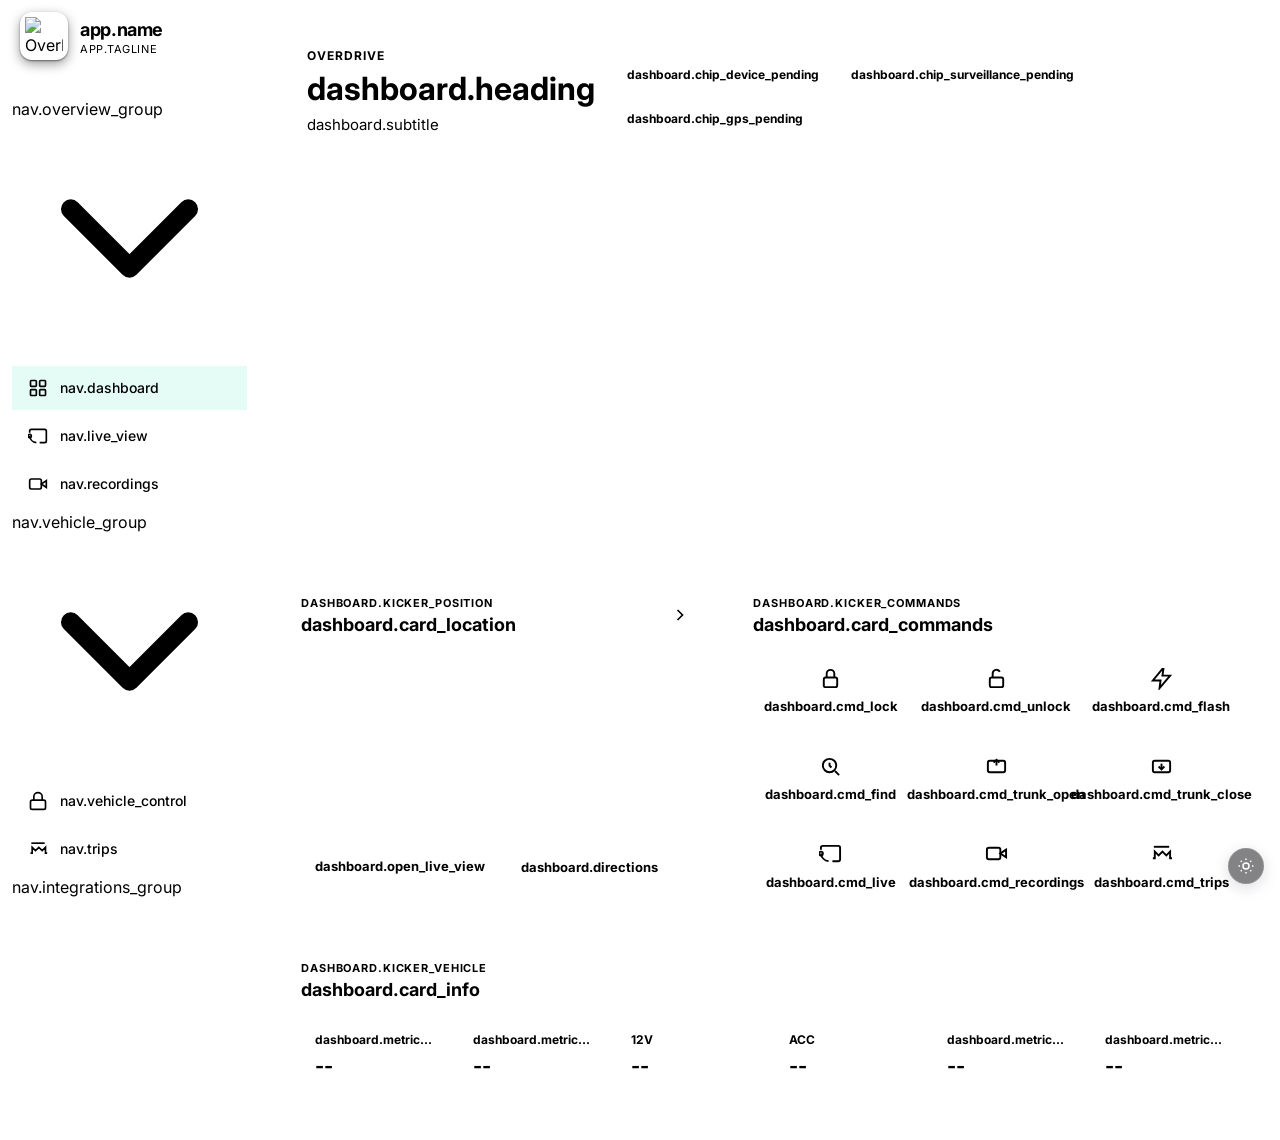
==== commit b7d11730: "- **New optimized AI detection pipeline — zero stutters in recordings** — Surveillance recordings st" ====
--- a/app/src/main/assets/web/local/index.html
+++ b/app/src/main/assets/web/local/index.html
@@ -12,6 +12,8 @@
     <meta name="theme-color" content="#00876C">
     <script src="../shared/theme.js?v=3"></script>
     <script src="../shared/app-shell.js"></script>
+    <link rel="stylesheet" href="../shared/leaflet.css">
+    <script src="../shared/leaflet.js"></script>
     <link rel="stylesheet" href="../shared/styles.css">
     <link rel="preconnect" href="https://fonts.googleapis.com">
     <link href="https://fonts.googleapis.com/css2?family=Inter:wght@400;500;600;700&family=JetBrains+Mono:wght@500&display=swap" rel="stylesheet">
@@ -73,14 +75,8 @@
                                 <svg viewBox="0 0 24 24" fill="none" stroke="currentColor" stroke-width="2"><path d="M9 18l6-6-6-6"/></svg>
                             </a>
                         </div>
-                        <div class="dash-location-body">
-                            <div class="dash-location-pin">
-                                <svg viewBox="0 0 24 24" fill="none" stroke="currentColor" stroke-width="2"><path d="M21 10c0 7-9 13-9 13s-9-6-9-13a9 9 0 0 1 18 0z"/><circle cx="12" cy="10" r="3"/></svg>
-                            </div>
-                            <div>
-                                <strong id="dashLocationValue" data-i18n="dashboard.no_gps_fix">No GPS fix</strong>
-                                <span id="dashLocationMeta" data-i18n="dashboard.gps_waiting">Waiting for vehicle position</span>
-                            </div>
+                        <div class="dash-location-map">
+                            <div id="mapContainer"></div>
                         </div>
                         <div class="dash-action-row">
                             <a class="dash-secondary-btn" href="live-view.html" data-i18n="dashboard.open_live_view">Open Live View</a>
@@ -112,13 +108,27 @@
                                 <svg viewBox="0 0 24 24" fill="none" stroke="currentColor" stroke-width="2"><circle cx="11" cy="11" r="7"/><path d="m21 21-4.3-4.3"/><path d="M11 8v3l2 2"/></svg>
                                 <span data-i18n="dashboard.cmd_find">Find</span>
                             </button>
+                            <button class="dash-command" type="button" onclick="BYD.dashboard.command(this, '/api/vehicle/trunk', {action:'open'})">
+                                <svg viewBox="0 0 24 24" fill="none" stroke="currentColor" stroke-width="2"><path d="M21 16V8a2 2 0 0 0-2-2H5a2 2 0 0 0-2 2v8a2 2 0 0 0 2 2h14a2 2 0 0 0 2-2z"/><polyline points="12 11 12 6"/><polyline points="9 8 12 5 15 8"/></svg>
+                                <span data-i18n="dashboard.cmd_trunk_open">Open trunk</span>
+                            </button>
+                            <button class="dash-command" type="button" onclick="BYD.dashboard.command(this, '/api/vehicle/trunk', {action:'close'})">
+                                <svg viewBox="0 0 24 24" fill="none" stroke="currentColor" stroke-width="2"><path d="M21 16V8a2 2 0 0 0-2-2H5a2 2 0 0 0-2 2v8a2 2 0 0 0 2 2h14a2 2 0 0 0 2-2z"/><polyline points="12 9 12 14"/><polyline points="9 12 12 15 15 12"/></svg>
+                                <span data-i18n="dashboard.cmd_trunk_close">Close trunk</span>
+                            </button>
+                        </div>
+                        <div class="dash-command-grid dash-command-grid-media">
                             <a class="dash-command" href="live-view.html">
-                                <svg viewBox="0 0 24 24" fill="none" stroke="currentColor" stroke-width="2"><path d="m22 8-6 4 6 4V8Z"/><rect width="14" height="12" x="2" y="6" rx="2"/></svg>
+                                <svg viewBox="0 0 24 24" fill="none" stroke="currentColor" stroke-width="2"><path d="M2 8V6a2 2 0 0 1 2-2h16a2 2 0 0 1 2 2v12a2 2 0 0 1-2 2h-6"/><path d="M2 12a9 9 0 0 0 8 8"/><circle cx="2" cy="12" r="2"/></svg>
                                 <span data-i18n="dashboard.cmd_live">Live</span>
                             </a>
                             <a class="dash-command" href="events.html">
-                                <svg viewBox="0 0 24 24" fill="none" stroke="currentColor" stroke-width="2"><rect x="3" y="4" width="18" height="18" rx="2"/><path d="M16 2v4M8 2v4M3 10h18"/></svg>
-                                <span data-i18n="dashboard.cmd_events">Events</span>
+                                <svg viewBox="0 0 24 24" fill="none" stroke="currentColor" stroke-width="2"><path d="m22 8-6 4 6 4V8Z"/><rect width="14" height="12" x="2" y="6" rx="2"/></svg>
+                                <span data-i18n="dashboard.cmd_recordings">Recordings</span>
+                            </a>
+                            <a class="dash-command" href="trips.html">
+                                <svg viewBox="0 0 24 24" fill="none" stroke="currentColor" stroke-width="2"><path d="M3 17h2v-7l4 4 4-4 4 4 4-4v7h2"/><path d="M4 5h16"/></svg>
+                                <span data-i18n="dashboard.cmd_trips">Trips</span>
                             </a>
                         </div>
                     </article>
@@ -359,54 +369,30 @@
             pointer-events: none;
         }
 
-        .dash-location-body {
-            min-height: 122px;
-            display: flex;
-            align-items: center;
-            gap: 16px;
-            padding: 18px;
+        .dash-location-map {
             border-radius: 8px;
+            border: 1px solid var(--border-subtle);
             background: var(--bg-elevated);
-            border: 1px solid var(--border-subtle);
+            overflow: hidden;
             margin-bottom: 14px;
         }
 
-        .dash-location-pin {
-            width: 52px;
-            height: 52px;
-            display: flex;
-            align-items: center;
-            justify-content: center;
-            color: var(--brand-primary);
-            background: rgba(0, 212, 170, 0.10);
-            border-radius: 8px;
-            flex: 0 0 auto;
-        }
-
-        .dash-location-pin svg { width: 28px; height: 28px; }
-
-        .dash-location-body strong,
-        .dash-location-body span {
-            display: block;
-        }
-
-        .dash-location-body strong {
-            font-size: 17px;
-            color: var(--text-primary);
-            line-height: 1.25;
-            overflow-wrap: anywhere;
-        }
-
-        .dash-location-body span {
-            color: var(--text-muted);
-            font-size: 13px;
-            margin-top: 4px;
+        .dash-location-map #mapContainer {
+            width: 100%;
+            height: 180px;
         }
 
         .dash-command-grid {
             display: grid;
             grid-template-columns: repeat(3, minmax(0, 1fr));
             gap: 10px;
+        }
+
+        /* Recordings/Trips/Live live in their own grid below the vehicle controls.
+           Always 3 columns regardless of viewport — only 3 items, never wraps. */
+        .dash-command-grid-media {
+            margin-top: 10px;
+            grid-template-columns: repeat(3, minmax(0, 1fr));
         }
 
         .dash-command {
@@ -486,6 +472,16 @@
             .dash-metric-grid {
                 grid-template-columns: 1fr 1fr;
             }
+            /* Media tiles (Live / Recordings / Trips) stay 3 across so the
+               row never widows a single tile on a second line. */
+            .dash-command-grid-media {
+                grid-template-columns: repeat(3, minmax(0, 1fr));
+                gap: 8px;
+            }
+            .dash-command-grid-media .dash-command {
+                min-height: 64px;
+                font-size: 12px;
+            }
             .dash-location-card,
             .dash-actions-card,
             .dash-info-card {
@@ -498,6 +494,7 @@
     <script src="../shared/pwa-init.js"></script>
     <script src="../shared/core.js"></script>
     <script src="../shared/update-flow.js"></script>
+    <script src="../shared/map.js"></script>
     <script>
         function toggleSidebar() {
             document.getElementById('sidebar').classList.toggle('open');
@@ -603,28 +600,12 @@
                 else setText('dashNetwork', '--');
 
                 if (status.gps && status.gps.hasLocation) {
-                    var lat = Number(status.gps.lat);
-                    var lng = Number(status.gps.lng);
-                    var meta = [];
-                    setText('dashLocationValue', lat.toFixed(5) + ', ' + lng.toFixed(5));
-                    if (status.gps.lastUpdate) meta.push(timeAgo(status.gps.lastUpdate));
-                    // km/h and deg are in the glossary (or terse enough to
-                    // read across locales) — leave the unit suffixes raw
-                    // and only translate the heading abbreviation.
-                    if (status.gps.speed !== undefined) meta.push(Math.round(status.gps.speed) + ' km/h');
-                    if (status.gps.heading !== undefined) {
-                        meta.push(Math.round(status.gps.heading) + ' ' + (BYD.i18n.t('dashboard.unit_deg') || 'deg'));
-                    }
-                    var positionAvailable = BYD.i18n.t('dashboard.position_available') || 'Position available';
-                    setText('dashLocationMeta', meta.length ? meta.join(' · ') : positionAvailable);
                     var stale = status.gps.isCached || status.gps.isStale;
                     var gpsChip = stale
                         ? (BYD.i18n.t('dashboard.chip_gps_cached') || 'GPS cached')
                         : (BYD.i18n.t('dashboard.chip_gps_live') || 'GPS live');
                     setChip('dashGpsChip', gpsChip, stale ? 'warn' : 'good');
                 } else {
-                    setText('dashLocationValue', BYD.i18n.t('dashboard.no_gps_fix') || 'No GPS fix');
-                    setText('dashLocationMeta', BYD.i18n.t('dashboard.gps_waiting') || 'Waiting for vehicle position');
                     setChip('dashGpsChip', BYD.i18n.t('dashboard.chip_gps_pending') || 'GPS --', '');
                 }
             },
@@ -650,6 +631,7 @@
 
         BYD.i18n.init().then(function() {
             BYD.core.init();
+            if (BYD.map) BYD.map.init();
             BYD.dashboard.refreshVehicleState();
             setInterval(function() { BYD.dashboard.refreshVehicleState(); }, 6000);
         });
--- a/app/src/main/assets/web/shared/styles.css
+++ b/app/src/main/assets/web/shared/styles.css
@@ -1897,13 +1897,17 @@
     background: rgba(26, 26, 46, 0.95);
     border: 2px solid rgba(0, 212, 170, 0.4);
     border-radius: var(--radius-lg);
-    cursor: pointer;
+    cursor: grab;
     overflow: hidden;
     box-shadow: 0 4px 20px rgba(0, 0, 0, 0.4), 0 0 15px rgba(0, 212, 170, 0.15);
-    transition: all 0.2s ease;
+    transition: transform 0.2s ease, border-color 0.2s ease, box-shadow 0.2s ease;
     z-index: 50;
     display: flex;
     flex-direction: column;
+    touch-action: none;
+    user-select: none;
+    -webkit-user-select: none;
+    will-change: transform, top, left, right, bottom;
 }
 
 .mini-preview:hover {
@@ -1912,7 +1916,28 @@
     box-shadow: 0 4px 25px rgba(0, 0, 0, 0.5), 0 0 25px rgba(0, 212, 170, 0.35);
 }
 
-/* No position change needed - same position for both views */
+/* Active drag state — Material-3 elevation lift + brand glow.
+   Disable the position transition during free drag so the chip tracks the
+   pointer; the .snap-anim class is added on release for the slide-to-corner
+   animation. */
+.mini-preview.dragging {
+    cursor: grabbing;
+    transform: scale(1.10);
+    border-color: var(--brand-primary);
+    box-shadow: 0 12px 40px rgba(0, 0, 0, 0.6), 0 0 40px rgba(0, 212, 170, 0.45);
+    transition: transform 140ms cubic-bezier(0.2, 0.8, 0.2, 1),
+                box-shadow 140ms cubic-bezier(0.2, 0.8, 0.2, 1),
+                border-color 140ms ease;
+}
+
+.mini-preview.snap-anim {
+    transition: top 240ms cubic-bezier(0.2, 0.7, 0.2, 1),
+                left 240ms cubic-bezier(0.2, 0.7, 0.2, 1),
+                right 240ms cubic-bezier(0.2, 0.7, 0.2, 1),
+                bottom 240ms cubic-bezier(0.2, 0.7, 0.2, 1),
+                transform 240ms cubic-bezier(0.2, 0.7, 0.2, 1),
+                box-shadow 240ms cubic-bezier(0.2, 0.7, 0.2, 1);
+}
 
 .mini-preview-content {
     flex: 1;
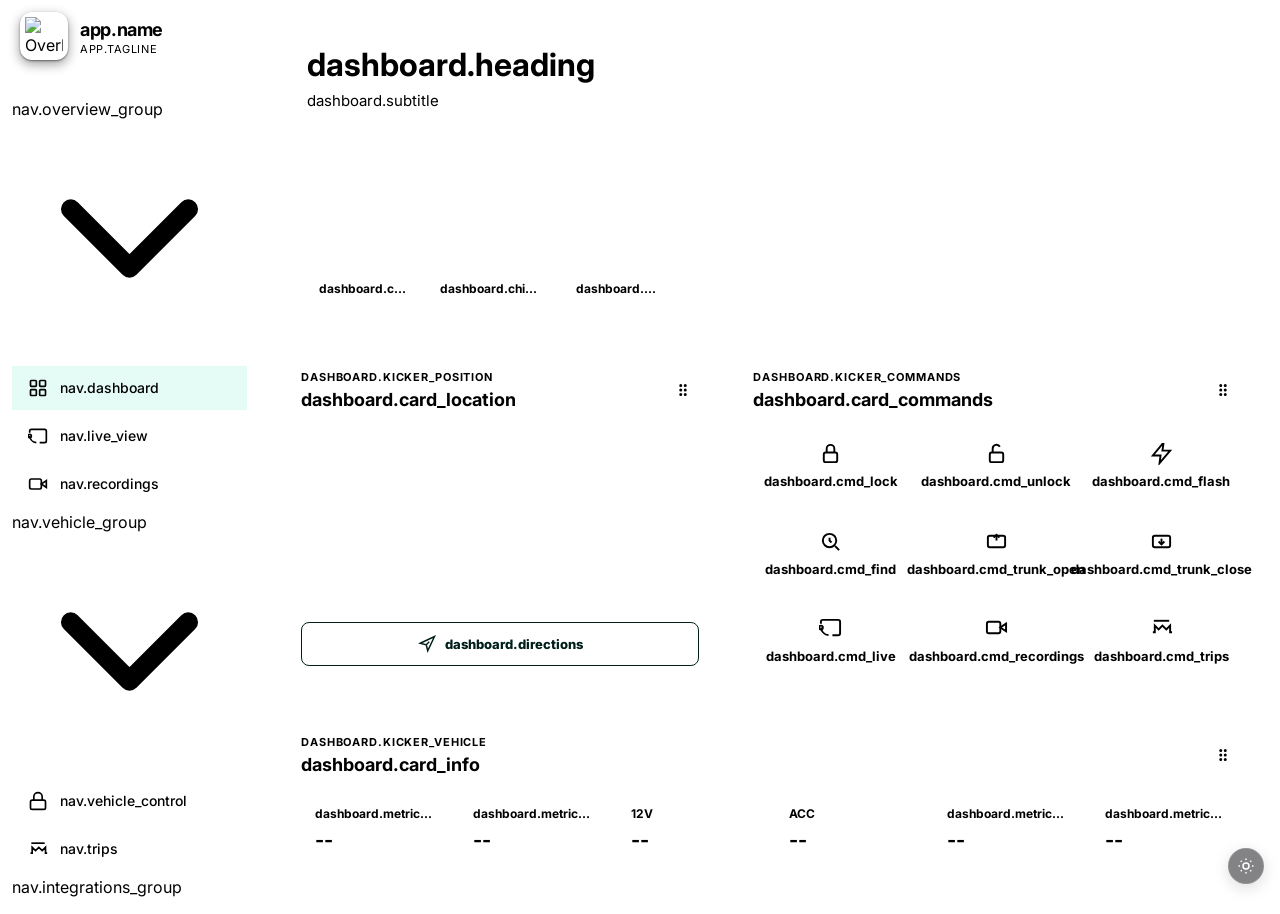
==== commit 161bae36: "Refine web dashboard hero" ====
--- a/app/src/main/assets/web/local/index.html
+++ b/app/src/main/assets/web/local/index.html
@@ -10,11 +10,11 @@
     <meta name="apple-mobile-web-app-capable" content="yes">
     <meta name="apple-mobile-web-app-status-bar-style" content="black-translucent">
     <meta name="theme-color" content="#00876C">
-    <script src="../shared/theme.js?v=3"></script>
+    <script src="../shared/theme.js?v=4"></script>
     <script src="../shared/app-shell.js"></script>
     <link rel="stylesheet" href="../shared/leaflet.css">
     <script src="../shared/leaflet.js"></script>
-    <link rel="stylesheet" href="../shared/styles.css">
+    <link rel="stylesheet" href="../shared/styles.css?v=13">
     <link rel="preconnect" href="https://fonts.googleapis.com">
     <link href="https://fonts.googleapis.com/css2?family=Inter:wght@400;500;600;700&family=JetBrains+Mono:wght@500&display=swap" rel="stylesheet">
 </head>
@@ -35,15 +35,19 @@
 
             <div class="dashboard-page-body">
                 <section class="dash-hero">
-                    <div class="dash-hero-copy">
-                        <span class="dash-overline">OverDrive</span>
-                        <h1 data-i18n="dashboard.heading">Dashboard</h1>
-                        <p id="dashHeroSubtitle" data-i18n="dashboard.subtitle">Vehicle status, position and main controls.</p>
+                    <div class="dash-hero-main">
+                        <div class="dash-hero-copy">
+                            <h1 data-i18n="dashboard.heading">Dashboard</h1>
+                            <p id="dashHeroSubtitle" data-i18n="dashboard.subtitle">Vehicle status, position and main controls.</p>
+                        </div>
+                        <div class="dash-hero-status">
+                            <span class="dash-chip" id="dashConnChip" data-i18n="dashboard.chip_device_pending">Device --</span>
+                            <span class="dash-chip" id="dashSurvChip" data-i18n="dashboard.chip_surveillance_pending">Surveillance --</span>
+                            <span class="dash-chip" id="dashGpsChip" data-i18n="dashboard.chip_gps_pending">GPS --</span>
+                        </div>
                     </div>
-                    <div class="dash-hero-status">
-                        <span class="dash-chip" id="dashConnChip" data-i18n="dashboard.chip_device_pending">Device --</span>
-                        <span class="dash-chip" id="dashSurvChip" data-i18n="dashboard.chip_surveillance_pending">Surveillance --</span>
-                        <span class="dash-chip" id="dashGpsChip" data-i18n="dashboard.chip_gps_pending">GPS --</span>
+                    <div class="dash-vehicle-canvas-wrap">
+                        <canvas id="dashHero3d" class="dash-vehicle-canvas" aria-hidden="true"></canvas>
                     </div>
                 </section>
 
@@ -56,40 +60,40 @@
                   EV-card. yawOffset = π/2 reuses the side rig and rotates the
                   GLB to face the camera (no new view in ev-card-3d.js).
                 -->
-                <section class="dash-vehicle-card">
-                    <div class="dash-vehicle-canvas-wrap">
-                        <canvas id="dashHero3d" class="dash-vehicle-canvas" aria-hidden="true"></canvas>
-                    </div>
-                </section>
-
-                <section class="dash-grid">
-                    <article class="dash-card dash-location-card">
+                <!-- Reorderable card grid. Dashboard + vehicle now live in
+                     the unified hero above; the remaining cards carry
+                     data-card-id for layout persistence. -->
+                <section class="dash-grid" id="dashCards">
+                    <article class="dash-card dash-location-card" data-card-id="location">
                         <div class="dash-card-head">
                             <div>
                                 <span class="dash-card-kicker" data-i18n="dashboard.kicker_position">Position</span>
                                 <h2 data-i18n="dashboard.card_location">Vehicle location</h2>
                             </div>
-                            <a class="dash-icon-btn" href="live-view.html"
-                               data-i18n-attr="aria-label:dashboard.open_live_view"
-                               aria-label="Open Live View">
-                                <svg viewBox="0 0 24 24" fill="none" stroke="currentColor" stroke-width="2"><path d="M9 18l6-6-6-6"/></svg>
-                            </a>
+                            <button class="dash-card-grip" type="button" aria-label="Drag to reorder" tabindex="-1">
+                                <svg viewBox="0 0 24 24" fill="none" stroke="currentColor" stroke-width="2"><circle cx="9" cy="6" r="1"/><circle cx="9" cy="12" r="1"/><circle cx="9" cy="18" r="1"/><circle cx="15" cy="6" r="1"/><circle cx="15" cy="12" r="1"/><circle cx="15" cy="18" r="1"/></svg>
+                            </button>
                         </div>
                         <div class="dash-location-map">
                             <div id="mapContainer"></div>
                         </div>
                         <div class="dash-action-row">
-                            <a class="dash-secondary-btn" href="live-view.html" data-i18n="dashboard.open_live_view">Open Live View</a>
-                            <button class="dash-secondary-btn" type="button" onclick="BYD.dashboard.openDirections()" data-i18n="dashboard.directions">Directions</button>
+                            <button class="dash-primary-btn" type="button" onclick="BYD.dashboard.openDirections()">
+                                <svg viewBox="0 0 24 24" fill="none" stroke="currentColor" stroke-width="2"><path d="M3 11 22 2l-9 19-2-8-8-2Z"/><path d="m11 13 4-4"/></svg>
+                                <span data-i18n="dashboard.directions">Navigate to car</span>
+                            </button>
                         </div>
                     </article>
 
-                    <article class="dash-card dash-actions-card">
+                    <article class="dash-card dash-actions-card" data-card-id="commands">
                         <div class="dash-card-head">
                             <div>
                                 <span class="dash-card-kicker" data-i18n="dashboard.kicker_commands">Commands</span>
                                 <h2 data-i18n="dashboard.card_commands">Quick controls</h2>
                             </div>
+                            <button class="dash-card-grip" type="button" aria-label="Drag to reorder" tabindex="-1">
+                                <svg viewBox="0 0 24 24" fill="none" stroke="currentColor" stroke-width="2"><circle cx="9" cy="6" r="1"/><circle cx="9" cy="12" r="1"/><circle cx="9" cy="18" r="1"/><circle cx="15" cy="6" r="1"/><circle cx="15" cy="12" r="1"/><circle cx="15" cy="18" r="1"/></svg>
+                            </button>
                         </div>
                         <div class="dash-command-grid">
                             <button class="dash-command" type="button" onclick="BYD.dashboard.command(this, '/api/vehicle/lock')">
@@ -133,12 +137,15 @@
                         </div>
                     </article>
 
-                    <article class="dash-card dash-info-card">
+                    <article class="dash-card dash-info-card" data-card-id="info">
                         <div class="dash-card-head">
                             <div>
                                 <span class="dash-card-kicker" data-i18n="dashboard.kicker_vehicle">Vehicle</span>
                                 <h2 data-i18n="dashboard.card_info">Main info</h2>
                             </div>
+                            <button class="dash-card-grip" type="button" aria-label="Drag to reorder" tabindex="-1">
+                                <svg viewBox="0 0 24 24" fill="none" stroke="currentColor" stroke-width="2"><circle cx="9" cy="6" r="1"/><circle cx="9" cy="12" r="1"/><circle cx="9" cy="18" r="1"/><circle cx="15" cy="6" r="1"/><circle cx="15" cy="12" r="1"/><circle cx="15" cy="18" r="1"/></svg>
+                            </button>
                         </div>
                         <div class="dash-metric-grid">
                             <div class="dash-metric"><span data-i18n="dashboard.metric_battery">Battery</span><strong id="dashSoc">--</strong></div>
@@ -181,24 +188,27 @@
         }
 
         .dash-hero {
-            display: flex;
-            align-items: flex-end;
-            justify-content: space-between;
-            gap: 20px;
-            padding: 24px;
+            display: grid;
+            grid-template-columns: minmax(260px, 0.8fr) minmax(360px, 1.2fr);
+            align-items: stretch;
+            gap: 18px;
+            padding: 20px;
             background: var(--bg-surface);
             border: 1px solid var(--border-subtle);
             border-radius: 8px;
-        }
-
-        .dash-overline {
-            display: block;
-            color: var(--brand-primary);
-            font-size: 12px;
-            font-weight: 700;
-            letter-spacing: 0.08em;
-            text-transform: uppercase;
-            margin-bottom: 6px;
+            overflow: hidden;
+        }
+        .dash-hero-copy {
+            min-width: 0;
+        }
+
+        .dash-hero-main {
+            min-width: 0;
+            display: flex;
+            flex-direction: column;
+            justify-content: space-between;
+            gap: 18px;
+            padding: 4px 0 4px 4px;
         }
 
         .dash-hero h1,
@@ -222,9 +232,19 @@
         .dash-hero-status,
         .dash-action-row {
             display: flex;
-            flex-wrap: wrap;
             gap: 8px;
         }
+
+        .dash-hero-status {
+            flex-wrap: nowrap;
+            overflow-x: auto;
+            padding-bottom: 2px;
+            scrollbar-width: none;
+        }
+
+        .dash-hero-status::-webkit-scrollbar { display: none; }
+
+        .dash-action-row { flex-wrap: wrap; }
 
         .dash-chip {
             padding: 8px 11px;
@@ -235,29 +255,25 @@
             font-size: 12px;
             font-weight: 700;
             white-space: nowrap;
+            /* Cap chip width so a verbose locale (long device-id, long
+               GPS-cached label, etc.) can't push the chip row past the
+               hero card boundary. Ellipsis kicks in only past the cap;
+               normal-length chips render unchanged. */
+            max-width: 180px;
+            overflow: hidden;
+            text-overflow: ellipsis;
         }
 
         .dash-chip.good { color: var(--brand-primary); border-color: rgba(0, 212, 170, 0.35); }
         .dash-chip.warn { color: #f59e0b; border-color: rgba(245, 158, 11, 0.35); }
-
-        .dash-vehicle-card {
-            margin-top: 16px;
-            background: var(--bg-surface);
-            border: 1px solid var(--border-subtle);
-            border-radius: 8px;
-            overflow: hidden;
-        }
 
         .dash-vehicle-canvas-wrap {
             position: relative;
             width: 100%;
-            /* Fixed height (CSS aspect-ratio is Chrome 88+, our floor is
-               the BYD head-unit's Chrome 58 WebView). 380px on desktop
-               keeps the card prominent without leaving a wide empty
-               band above and below the side-profile car (which is
-               width-bound on the desktop aspect). Mobile trims to
-               200px via the media query below. */
-            height: 380px;
+            /* Stable height for old BYD WebViews without aspect-ratio.
+               Desktop fills the unified hero card; mobile trims to 200px. */
+            min-height: 270px;
+            height: 100%;
             /* Soft brand-tinted gradient. Diagonal teal glow upper-left
                fading to base elevated dark bottom-right gives the panel
                depth without competing with the 3D model. Layered:
@@ -302,6 +318,63 @@
         }
 
         .dash-info-card { grid-column: 1 / -1; }
+        /* ── Drag-reorder handle ─────────────────────────────────────
+           Six-dot grip sitting in the card head (or top-right corner
+           for cards without a head). Wide hit target for thumb drag;
+           visual is a small icon so it doesn't dominate. cursor:grab
+           when idle, grabbing when dragging. Only shown when JS has
+           attached the reorder controller (.dash-cards-ready on the
+           parent). */
+        .dash-card-grip {
+            display: none;
+            align-items: center;
+            justify-content: center;
+            width: 32px;
+            height: 32px;
+            padding: 0;
+            border: 0;
+            background: transparent;
+            color: var(--text-muted);
+            cursor: grab;
+            border-radius: 8px;
+            touch-action: none;
+            -webkit-user-select: none;
+            user-select: none;
+            transition: background 0.15s ease, color 0.15s ease;
+            flex: 0 0 auto;
+        }
+        .dash-cards-ready .dash-card-grip { display: inline-flex; }
+        .dash-card-grip:hover {
+            background: var(--bg-elevated);
+            color: var(--text-primary);
+        }
+        .dash-card-grip:active { cursor: grabbing; }
+        .dash-card-grip svg { width: 18px; height: 18px; }
+        /* While a card is being dragged: lift it visually with a
+           shadow + slight scale, and dim the rest. The .dash-card-ghost
+           class marks the placeholder slot so siblings know where the
+           dragged card will land — uses dashed outline + tinted bg. */
+        .dash-card.dash-card-dragging {
+            cursor: grabbing;
+            opacity: 0.96;
+            box-shadow: 0 18px 40px rgba(0, 0, 0, 0.45),
+                        0 0 0 1px var(--brand-primary);
+            transform: scale(1.01);
+            z-index: 10;
+            transition: box-shadow 0.18s ease, transform 0.18s ease;
+        }
+        .dash-card-ghost {
+            outline: 2px dashed rgba(0, 212, 170, 0.5);
+            outline-offset: -4px;
+            background: rgba(0, 212, 170, 0.06);
+            /* Hide ghost children — only the placeholder shape matters. */
+        }
+        .dash-card-ghost > * { visibility: hidden; }
+        /* Smooth slide animation when other cards reflow around the
+           dragged one. Skipped during active drag to avoid laggy feel. */
+        .dash-cards-ready:not(.dash-cards-dragging) > * {
+            transition: transform 0.22s cubic-bezier(0.2, 0, 0, 1);
+        }
 
         .dash-card-head {
             display: flex;
@@ -327,6 +400,7 @@
         }
 
         .dash-icon-btn,
+        .dash-primary-btn,
         .dash-secondary-btn,
         .dash-command {
             border: 1px solid var(--border-subtle);
@@ -345,6 +419,27 @@
         }
 
         .dash-icon-btn svg { width: 20px; height: 20px; }
+
+        .dash-primary-btn {
+            min-height: 44px;
+            width: 100%;
+            padding: 0 15px;
+            display: inline-flex;
+            align-items: center;
+            justify-content: center;
+            gap: 9px;
+            font-weight: 800;
+            font-size: 13px;
+            background: var(--brand-primary);
+            border-color: var(--brand-primary);
+            color: #001f1a;
+        }
+
+        .dash-primary-btn svg {
+            width: 18px;
+            height: 18px;
+            flex: 0 0 auto;
+        }
 
         .dash-secondary-btn {
             min-height: 38px;
@@ -357,11 +452,18 @@
         }
 
         .dash-icon-btn:hover,
+        .dash-primary-btn:hover,
         .dash-secondary-btn:hover,
         .dash-command:hover {
             background: rgba(0, 212, 170, 0.10);
             border-color: rgba(0, 212, 170, 0.35);
             color: var(--brand-primary);
+        }
+
+        .dash-primary-btn:hover {
+            background: #00f0c0;
+            border-color: #00f0c0;
+            color: #001f1a;
         }
 
         .dash-command.pending {
@@ -461,12 +563,21 @@
                 padding-bottom: calc(96px + var(--safe-bottom));
             }
             .dash-hero {
-                flex-direction: column;
-                align-items: flex-start;
+                grid-template-columns: 1fr;
                 padding: 18px;
             }
             .dash-hero h1 { font-size: 27px; }
-            .dash-vehicle-canvas-wrap { height: 200px; }
+            /* The GLB renders side-on (wider than tall); a fixed
+               200px wastes vertical space on portrait phones. Scale
+               with viewport width so the card stays proportional
+               from a 320px small phone up to a 768px tablet, with
+               hard floor + ceiling for legibility. PWA-only page
+               (the head-unit's in-app WebView never loads this), so
+               clamp() (Chrome 79+) is fair game. */
+            .dash-vehicle-canvas-wrap {
+                min-height: 140px;
+                height: clamp(140px, 38vw, 200px);
+            }
             .dash-grid,
             .dash-command-grid,
             .dash-metric-grid {
@@ -491,7 +602,7 @@
     </style>
 
     <script src="../shared/auth.js"></script>
-    <script src="../shared/pwa-init.js"></script>
+    <script src="../shared/pwa-init.js?v=index1"></script>
     <script src="../shared/core.js"></script>
     <script src="../shared/update-flow.js"></script>
     <script src="../shared/map.js"></script>
@@ -676,6 +787,214 @@
                 setTimeout(mountHero, 0);
             }
         })();
+
+        // ── Dashboard card reorder ──────────────────────────────────
+        // PWA-only feature (the head-unit's in-app WebView never loads
+        // this page). Long-press / pointer-down on a card's grip
+        // handle starts a drag; sibling cards reflow with a slide
+        // animation; on drop, the new sibling order is persisted to
+        // localStorage and restored on next load.
+        //
+        // Why this design:
+        //   - Native HTML5 drag-and-drop has too many WebKit/iOS
+        //     quirks (drag images that won't follow the pointer,
+        //     event ordering differences) so we use Pointer Events
+        //     directly and move the dragged card with absolute
+        //     position + transform.
+        //   - Drag is initiated only from the .dash-card-grip handle,
+        //     not from anywhere on the card. That keeps inner buttons,
+        //     selects, and the map fully interactive.
+        //   - We don't change CSS grid lines per-card; we only
+        //     reorder the DOM. The grid-column property stays on the
+        //     class (e.g. .dash-card-full spans all columns), so a
+        //     full-width card looks full-width regardless of order.
+        (function () {
+            var STORAGE_KEY = 'overdrive.dashboard.cardOrder';
+            var grid = document.getElementById('dashCards');
+            if (!grid) return;
+
+            // Restore saved order before the controller goes interactive
+            // so first paint matches the user's last layout.
+            try {
+                var saved = JSON.parse(localStorage.getItem(STORAGE_KEY) || 'null');
+                if (saved && Array.isArray(saved)) {
+                    var byId = {};
+                    Array.prototype.forEach.call(grid.children, function (el) {
+                        var id = el.getAttribute('data-card-id');
+                        if (id) byId[id] = el;
+                    });
+                    saved.forEach(function (id) {
+                        if (byId[id]) grid.appendChild(byId[id]);
+                    });
+                    // Anything not in the saved list (newly added cards
+                    // in a future build) sticks to the natural-order
+                    // position — they'll already be after the moved
+                    // siblings since appendChild moves to end.
+                }
+            } catch (e) { /* corrupted entry — ignore, keep default order */ }
+
+            grid.classList.add('dash-cards-ready');
+
+            var dragging = null;       // the card element being dragged
+            var pointerId = null;
+            var startX = 0, startY = 0;
+            var grabOffsetX = 0, grabOffsetY = 0;
+            var ghost = null;          // placeholder element shown in flow
+            var savedStyle = null;     // restore on drop
+
+            function siblingCards() {
+                return Array.prototype.filter.call(grid.children, function (c) {
+                    return c !== ghost && c !== dragging
+                        && c.getAttribute('data-card-id') !== null;
+                });
+            }
+
+            // Find the sibling whose center the pointer is closest to,
+            // and whether to insert before or after it. We use centroid
+            // distance (not bounding-box hit-test) so the user can drag
+            // over the gap between two cards and the closer one wins.
+            function pickInsertion(pointerX, pointerY) {
+                var cards = siblingCards();
+                var bestEl = null;
+                var bestBefore = false;
+                var bestDist = Infinity;
+                for (var i = 0; i < cards.length; i++) {
+                    var r = cards[i].getBoundingClientRect();
+                    var cx = r.left + r.width / 2;
+                    var cy = r.top + r.height / 2;
+                    var dx = pointerX - cx, dy = pointerY - cy;
+                    var d = dx * dx + dy * dy;
+                    if (d < bestDist) {
+                        bestDist = d;
+                        bestEl = cards[i];
+                        // Insert BEFORE this card if pointer is above-left
+                        // of its center, AFTER otherwise. For a CSS grid
+                        // that wraps to multiple rows, "before" means
+                        // pointer.y < center.y (or same row & pointer.x <
+                        // center.x).
+                        bestBefore = pointerY < cy
+                            || (Math.abs(pointerY - cy) < r.height / 2
+                                && pointerX < cx);
+                    }
+                }
+                return { el: bestEl, before: bestBefore };
+            }
+
+            function updateGhostPosition(pointerX, pointerY) {
+                var pick = pickInsertion(pointerX, pointerY);
+                if (!pick.el || !ghost) return;
+                if (pick.before) {
+                    grid.insertBefore(ghost, pick.el);
+                } else {
+                    var nxt = pick.el.nextSibling;
+                    while (nxt && nxt.nodeType !== 1) nxt = nxt.nextSibling;
+                    grid.insertBefore(ghost, nxt);
+                }
+            }
+
+            function startDrag(card, ev) {
+                if (dragging) return;
+                dragging = card;
+                pointerId = ev.pointerId;
+                var r = card.getBoundingClientRect();
+                grabOffsetX = ev.clientX - r.left;
+                grabOffsetY = ev.clientY - r.top;
+                startX = ev.clientX;
+                startY = ev.clientY;
+
+                // Build the placeholder ghost: same dimensions as the
+                // card so the grid layout doesn't shift when we lift
+                // the original out of flow.
+                ghost = document.createElement(card.tagName);
+                ghost.className = card.className + ' dash-card-ghost';
+                ghost.style.height = r.height + 'px';
+                ghost.setAttribute('data-card-ghost', '1');
+                grid.insertBefore(ghost, card);
+
+                // Lift the dragged card out of the grid flow.
+                savedStyle = {
+                    position: card.style.position,
+                    top: card.style.top,
+                    left: card.style.left,
+                    width: card.style.width,
+                    height: card.style.height,
+                    margin: card.style.margin,
+                    pointerEvents: card.style.pointerEvents,
+                };
+                card.style.position = 'fixed';
+                card.style.top = r.top + 'px';
+                card.style.left = r.left + 'px';
+                card.style.width = r.width + 'px';
+                card.style.height = r.height + 'px';
+                card.style.margin = '0';
+                card.style.pointerEvents = 'none';
+                card.classList.add('dash-card-dragging');
+                grid.classList.add('dash-cards-dragging');
+                document.body.style.userSelect = 'none';
+                document.body.style.webkitUserSelect = 'none';
+            }
+
+            function moveDrag(ev) {
+                if (!dragging || ev.pointerId !== pointerId) return;
+                if (ev.cancelable) ev.preventDefault();
+                dragging.style.left = (ev.clientX - grabOffsetX) + 'px';
+                dragging.style.top = (ev.clientY - grabOffsetY) + 'px';
+                updateGhostPosition(ev.clientX, ev.clientY);
+            }
+
+            function endDrag(ev) {
+                if (!dragging || ev.pointerId !== pointerId) return;
+                // Place the dragged card where the ghost is.
+                if (ghost && ghost.parentNode === grid) {
+                    grid.insertBefore(dragging, ghost);
+                    grid.removeChild(ghost);
+                }
+                ghost = null;
+                // Restore inline styles.
+                if (savedStyle) {
+                    dragging.style.position = savedStyle.position;
+                    dragging.style.top = savedStyle.top;
+                    dragging.style.left = savedStyle.left;
+                    dragging.style.width = savedStyle.width;
+                    dragging.style.height = savedStyle.height;
+                    dragging.style.margin = savedStyle.margin;
+                    dragging.style.pointerEvents = savedStyle.pointerEvents;
+                }
+                dragging.classList.remove('dash-card-dragging');
+                grid.classList.remove('dash-cards-dragging');
+                document.body.style.userSelect = '';
+                document.body.style.webkitUserSelect = '';
+                dragging = null;
+                pointerId = null;
+                savedStyle = null;
+                // Persist new order.
+                var order = Array.prototype.map.call(grid.children, function (c) {
+                    return c.getAttribute('data-card-id');
+                }).filter(function (id) { return id; });
+                try { localStorage.setItem(STORAGE_KEY, JSON.stringify(order)); }
+                catch (e) { /* localStorage may be disabled — silently ignore */ }
+            }
+
+            // Delegate pointer events on the grid so we don't bind
+            // per-card. Drag origin must be a .dash-card-grip; clicks
+            // / drags anywhere else inside a card pass through to the
+            // inner controls (buttons, links, the map).
+            grid.addEventListener('pointerdown', function (ev) {
+                if (ev.button !== undefined && ev.button !== 0) return;
+                var grip = ev.target.closest && ev.target.closest('.dash-card-grip');
+                if (!grip) return;
+                var card = grip.closest('[data-card-id]');
+                if (!card) return;
+                ev.preventDefault();
+                try { grip.setPointerCapture(ev.pointerId); } catch (e) {}
+                startDrag(card, ev);
+            });
+            // pointermove / up are bound to the document so the drag
+            // survives the pointer leaving the grid bounds.
+            document.addEventListener('pointermove', moveDrag);
+            document.addEventListener('pointerup', endDrag);
+            document.addEventListener('pointercancel', endDrag);
+        })();
     </script>
 </body>
 </html>
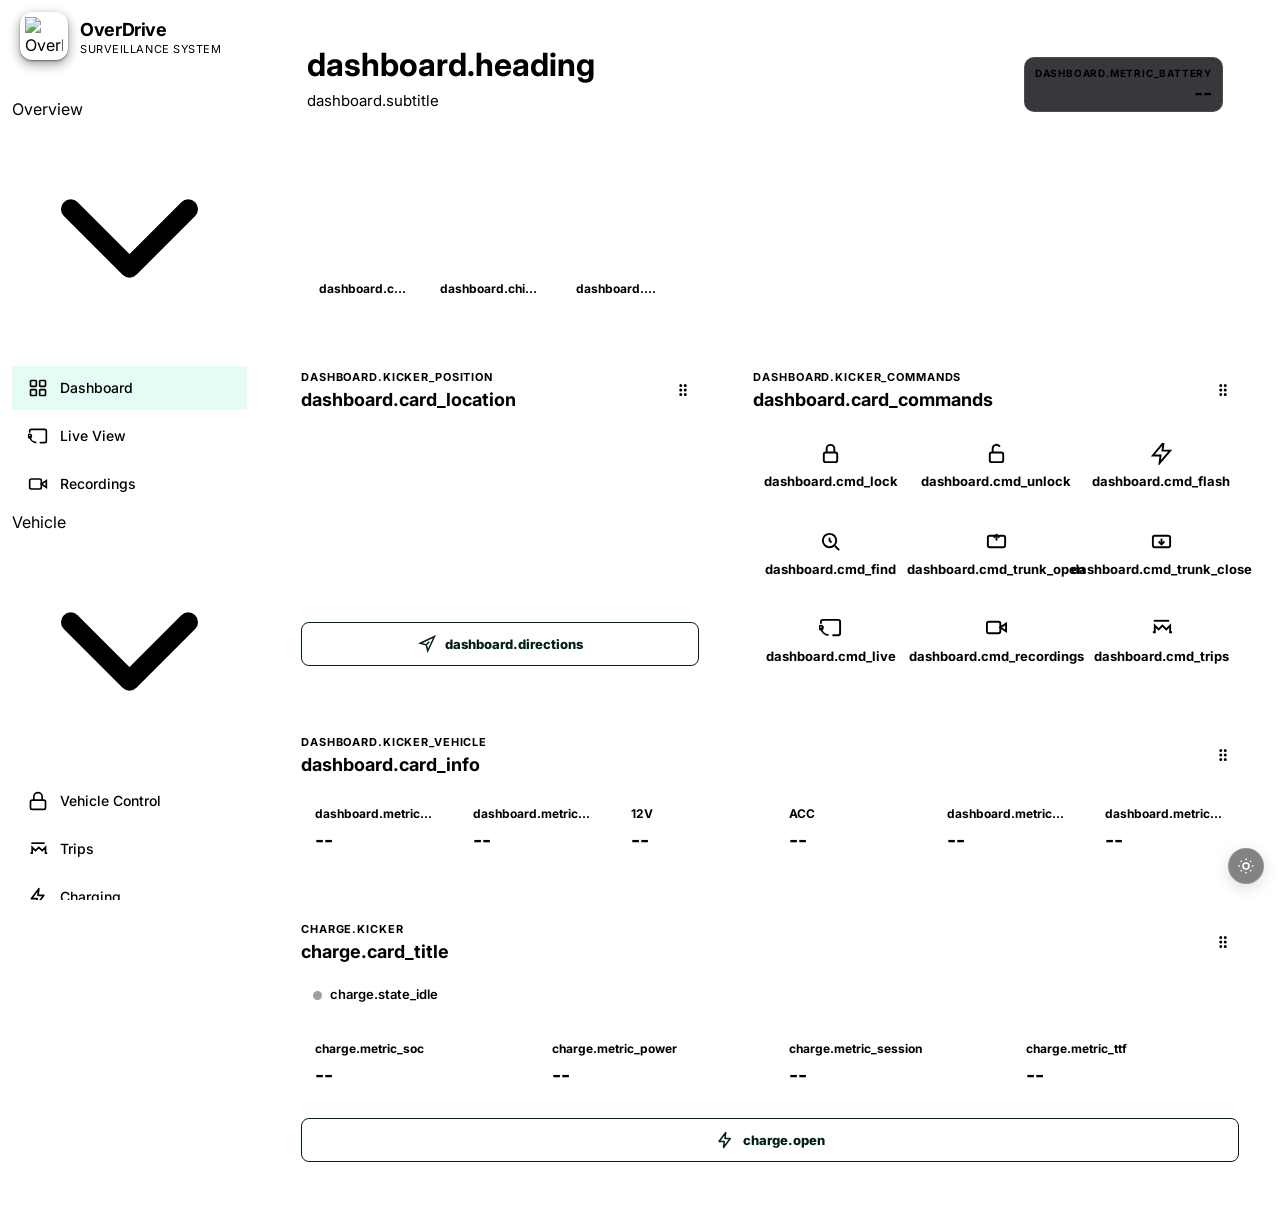
==== commit 78f911d6: "Merge branch 'security/driving-state-safety-gate' into release/alpha-v0.0.2" ====
--- a/app/src/main/assets/web/local/index.html
+++ b/app/src/main/assets/web/local/index.html
@@ -10,11 +10,11 @@
     <meta name="apple-mobile-web-app-capable" content="yes">
     <meta name="apple-mobile-web-app-status-bar-style" content="black-translucent">
     <meta name="theme-color" content="#00876C">
-    <script src="../shared/theme.js?v=4"></script>
-    <script src="../shared/app-shell.js"></script>
+    <script src="../shared/theme.js?v=5"></script>
+    <script src="../shared/app-shell.js?v=2"></script>
     <link rel="stylesheet" href="../shared/leaflet.css">
     <script src="../shared/leaflet.js"></script>
-    <link rel="stylesheet" href="../shared/styles.css?v=13">
+    <link rel="stylesheet" href="../shared/styles.css?v=18">
     <link rel="preconnect" href="https://fonts.googleapis.com">
     <link href="https://fonts.googleapis.com/css2?family=Inter:wght@400;500;600;700&family=JetBrains+Mono:wght@500&display=swap" rel="stylesheet">
 </head>
@@ -47,6 +47,10 @@
                         </div>
                     </div>
                     <div class="dash-vehicle-canvas-wrap">
+                        <div class="dash-hero-soc" aria-live="polite">
+                            <span data-i18n="dashboard.metric_battery">Battery</span>
+                            <strong id="dashHeroSoc">--</strong>
+                        </div>
                         <canvas id="dashHero3d" class="dash-vehicle-canvas" aria-hidden="true"></canvas>
                     </div>
                 </section>
@@ -156,6 +160,36 @@
                             <div class="dash-metric"><span data-i18n="dashboard.metric_lock">Lock</span><strong id="dashLock">--</strong></div>
                         </div>
                     </article>
+
+                    <!-- Charging card — live plug/charge state + key metrics,
+                         tap-through to the full charging.html history page. -->
+                    <article class="dash-card dash-info-card" data-card-id="charging">
+                        <div class="dash-card-head">
+                            <div>
+                                <span class="dash-card-kicker" data-i18n="charge.kicker">Energy</span>
+                                <h2 data-i18n="charge.card_title">Charging</h2>
+                            </div>
+                            <button class="dash-card-grip" type="button" aria-label="Drag to reorder" tabindex="-1">
+                                <svg viewBox="0 0 24 24" fill="none" stroke="currentColor" stroke-width="2"><circle cx="9" cy="6" r="1"/><circle cx="9" cy="12" r="1"/><circle cx="9" cy="18" r="1"/><circle cx="15" cy="6" r="1"/><circle cx="15" cy="12" r="1"/><circle cx="15" cy="18" r="1"/></svg>
+                            </button>
+                        </div>
+                        <div class="dash-charge-chip" id="dashChargeChip">
+                            <span class="ic_status_dot dot-idle" id="dashChargeDot"></span>
+                            <span id="dashChargeState" data-i18n="charge.state_idle">Idle</span>
+                        </div>
+                        <div class="dash-metric-grid dash-metric-grid--4">
+                            <div class="dash-metric"><span data-i18n="charge.metric_soc">SoC</span><strong id="dashChargeSoc">--</strong></div>
+                            <div class="dash-metric"><span data-i18n="charge.metric_power">Power</span><strong id="dashChargePower">--</strong></div>
+                            <div class="dash-metric"><span data-i18n="charge.metric_session">Session</span><strong id="dashChargeKwh">--</strong></div>
+                            <div class="dash-metric"><span data-i18n="charge.metric_ttf">Time to full</span><strong id="dashChargeTtf">--</strong></div>
+                        </div>
+                        <div class="dash-action-row">
+                            <button class="dash-primary-btn" type="button" onclick="location.href='charging.html'">
+                                <svg viewBox="0 0 24 24" fill="none" stroke="currentColor" stroke-width="2" stroke-linecap="round" stroke-linejoin="round"><path d="M13 2 L4 14 h7 l-1 8 9-12 h-7 z"/></svg>
+                                <span data-i18n="charge.open">Charging details</span>
+                            </button>
+                        </div>
+                    </article>
                 </section>
             </div>
         </main>
@@ -167,8 +201,13 @@
     <style>
         .dashboard-page .main-content {
             padding: 0;
+            /* Live --vh (kept fresh across rotation by theme.js) with a
+               static-vh fallback. This page-level override shadows the
+               shared .main-content rule, so it needs the same dynamic
+               value — without it the dashboard column kept the old
+               landscape height after a portrait rotation. */
             min-height: 100vh;
-            min-height: 100dvh;
+            min-height: calc(var(--vh, 1vh) * 100);
             background: var(--bg-base);
         }
 
@@ -193,7 +232,18 @@
             align-items: stretch;
             gap: 18px;
             padding: 20px;
-            background: var(--bg-surface);
+            background:
+                radial-gradient(80% 60% at 18% 12%,
+                    rgba(0, 212, 170, 0.16) 0%,
+                    rgba(0, 212, 170, 0.04) 40%,
+                    transparent 70%),
+                radial-gradient(60% 40% at 50% 100%,
+                    rgba(0, 212, 170, 0.08) 0%,
+                    transparent 65%),
+                linear-gradient(135deg,
+                    var(--bg-elevated) 0%,
+                    var(--bg-surface) 60%,
+                    var(--bg-base) 100%);
             border: 1px solid var(--border-subtle);
             border-radius: 8px;
             overflow: hidden;
@@ -233,6 +283,47 @@
         .dash-action-row {
             display: flex;
             gap: 8px;
+        }
+        /* When an action row follows a metric grid (the Charging card), the grid
+           has no bottom margin, so add space above the button. Other cards put a
+           map / command-grid (already margin-bottom'd) before their action row,
+           so this adjacent-sibling rule only affects the metric-grid case. */
+        .dash-metric-grid + .dash-action-row { margin-top: 16px; }
+
+        /* Charging card live-state chip + status dot. The dot colour maps to
+           the charge state (idle/plugged/charging/full/fault). */
+        .dash-charge-chip {
+            display: inline-flex;
+            align-items: center;
+            gap: 8px;
+            margin-bottom: 14px;
+            padding: 7px 12px;
+            border-radius: 999px;
+            background: var(--bg-elevated);
+            font-size: 13px;
+            font-weight: 600;
+            color: var(--text-secondary);
+        }
+        .ic_status_dot {
+            width: 9px;
+            height: 9px;
+            border-radius: 50%;
+            background: var(--text-tertiary, #9aa0a6);
+            flex: 0 0 auto;
+        }
+        .ic_status_dot.dot-idle   { background: var(--text-tertiary, #9aa0a6); }
+        .ic_status_dot.dot-warn   { background: #f5a623; }
+        .ic_status_dot.dot-active {
+            background: #0ea5e9;
+            box-shadow: 0 0 0 0 rgba(14, 165, 233, 0.6);
+            animation: dashChargePulse 1.8s ease-out infinite;
+        }
+        .ic_status_dot.dot-good   { background: #2ecc71; }
+        .ic_status_dot.dot-danger { background: #e74c3c; }
+        @keyframes dashChargePulse {
+            0%   { box-shadow: 0 0 0 0 rgba(14, 165, 233, 0.55); }
+            70%  { box-shadow: 0 0 0 7px rgba(14, 165, 233, 0); }
+            100% { box-shadow: 0 0 0 0 rgba(14, 165, 233, 0); }
         }
 
         .dash-hero-status {
@@ -270,6 +361,7 @@
         .dash-vehicle-canvas-wrap {
             position: relative;
             width: 100%;
+            --dash-canvas-pad: 10px;
             /* Stable height for old BYD WebViews without aspect-ratio.
                Desktop fills the unified hero card; mobile trims to 200px. */
             min-height: 270px;
@@ -280,27 +372,55 @@
                  1. broad teal radial highlight from upper-left,
                  2. faint warm glow under the car (ground bounce),
                  3. base elevated surface. */
-            background:
-                radial-gradient(80% 60% at 18% 12%,
-                    rgba(0, 212, 170, 0.16) 0%,
-                    rgba(0, 212, 170, 0.04) 40%,
-                    transparent 70%),
-                radial-gradient(60% 40% at 50% 100%,
-                    rgba(0, 212, 170, 0.08) 0%,
-                    transparent 65%),
-                linear-gradient(135deg,
-                    var(--bg-elevated) 0%,
-                    var(--bg-surface) 60%,
-                    var(--bg-base) 100%);
+            background: transparent;
+            padding: var(--dash-canvas-pad);
+            box-sizing: border-box;
         }
 
         .dash-vehicle-canvas {
             position: absolute;
-            top: 0;
-            left: 0;
-            width: 100%;
-            height: 100%;
+            top: var(--dash-canvas-pad);
+            left: var(--dash-canvas-pad);
+            width: calc(100% - (var(--dash-canvas-pad) * 2));
+            height: calc(100% - (var(--dash-canvas-pad) * 2));
             display: block;
+        }
+
+        .dash-hero-soc {
+            position: absolute;
+            top: 14px;
+            right: 14px;
+            z-index: 2;
+            min-width: 90px;
+            padding: 8px 10px;
+            border-radius: 10px;
+            /* Theme-aware surface + border. The text uses --text-primary /
+               --text-muted, which flip to dark glyphs in light theme — a
+               hardcoded dark background (rgba(4,18,22,..)) made them
+               dark-on-dark and unreadable. --bg-glass + --border-default
+               flip with the palette so the badge stays legible in both. */
+            border: 1px solid var(--border-default);
+            background: var(--bg-glass);
+            -webkit-backdrop-filter: blur(6px);
+            backdrop-filter: blur(6px);
+            text-align: right;
+        }
+
+        .dash-hero-soc span {
+            display: block;
+            color: var(--text-muted);
+            font-size: 10px;
+            font-weight: 700;
+            letter-spacing: 0.08em;
+            text-transform: uppercase;
+            margin-bottom: 2px;
+        }
+
+        .dash-hero-soc strong {
+            display: block;
+            color: var(--text-primary);
+            font-size: 20px;
+            line-height: 1;
         }
 
         .dash-grid {
@@ -520,6 +640,14 @@
             gap: 10px;
         }
 
+        /* Charging card has 4 metrics, not 6 — give them their own 4-up track
+           so they fill the full-width card evenly instead of leaving two empty
+           trailing columns. The ≤980px media rule below still collapses this to
+           2-up (same specificity, declared later wins inside the breakpoint). */
+        .dash-metric-grid--4 {
+            grid-template-columns: repeat(4, minmax(0, 1fr));
+        }
+
         .dash-metric {
             min-height: 76px;
             padding: 13px;
@@ -554,6 +682,7 @@
             .dash-metric-grid {
                 grid-template-columns: repeat(2, minmax(0, 1fr));
             }
+            .dash-metric-grid--4 { grid-template-columns: repeat(2, minmax(0, 1fr)); }
             .dash-info-card { grid-column: auto; }
         }
 
@@ -583,6 +712,7 @@
             .dash-metric-grid {
                 grid-template-columns: 1fr 1fr;
             }
+            .dash-metric-grid--4 { grid-template-columns: repeat(2, minmax(0, 1fr)); }
             /* Media tiles (Live / Recordings / Trips) stay 3 across so the
                row never widows a single tile on a second line. */
             .dash-command-grid-media {
@@ -605,7 +735,7 @@
     <script src="../shared/pwa-init.js?v=index1"></script>
     <script src="../shared/core.js"></script>
     <script src="../shared/update-flow.js"></script>
-    <script src="../shared/map.js"></script>
+    <script src="../shared/map.js?v=1"></script>
     <script>
         function toggleSidebar() {
             document.getElementById('sidebar').classList.toggle('open');
@@ -703,7 +833,14 @@
                 setText('dashAcc', tOnOff(status.acc));
 
                 if (status.battery && status.battery.voltage) setText('dash12v', status.battery.voltage.toFixed(1) + 'V');
-                if (status.soc && status.soc.percent !== undefined) setText('dashSoc', Math.round(status.soc.percent) + '%');
+                if (status.soc && status.soc.percent !== undefined) {
+                    var socText = status.soc.percent.toFixed(1) + '%';
+                    setText('dashSoc', socText);
+                    setText('dashHeroSoc', socText);
+                } else {
+                    setText('dashSoc', '--');
+                    setText('dashHeroSoc', '--');
+                }
                 if (status.range && status.range.elecRangeKm !== undefined) setText('dashRange', BYD.units.dist(status.range.elecRangeKm));
 
                 if (status.network && status.network.type === 'wifi') setText('dashNetwork', status.network.ssid || 'WiFi');
@@ -718,6 +855,42 @@
                     setChip('dashGpsChip', gpsChip, stale ? 'warn' : 'good');
                 } else {
                     setChip('dashGpsChip', BYD.i18n.t('dashboard.chip_gps_pending') || 'GPS --', '');
+                }
+
+                // ----- Charging card -----
+                // status.charging carries the dashboard fields added by the
+                // daemon's /api/status assembler (charging/plugged/full/fault +
+                // powerKw/socPercent/timeToFullMin). Absent on non-EV reads.
+                var c = status.charging;
+                if (c) {
+                    var stateKey = c.fault ? 'charge.state_fault'
+                                 : c.full ? 'charge.state_full'
+                                 : c.charging ? 'charge.state_charging'
+                                 : c.plugged ? 'charge.state_plugged'
+                                 : 'charge.state_idle';
+                    var dotCls = c.fault ? 'dot-danger'
+                               : c.full ? 'dot-good'
+                               : c.charging ? 'dot-active'
+                               : c.plugged ? 'dot-warn'
+                               : 'dot-idle';
+                    var dot = document.getElementById('dashChargeDot');
+                    if (dot) dot.className = 'ic_status_dot ' + dotCls;
+                    var fallbackState = c.fault ? 'Charge fault' : c.full ? 'Full'
+                                      : c.charging ? 'Charging' : c.plugged ? 'Plugged in' : 'Idle';
+                    setText('dashChargeState', BYD.i18n.t(stateKey) || fallbackState);
+
+                    if (c.socPercent !== undefined && c.socPercent !== null) {
+                        setText('dashChargeSoc', c.socPercent.toFixed(1) + '%');
+                    }
+                    // Don't show the estimated/placeholder kW (nav bar suppresses
+                    // it too) — it read a fabricated ~7 kW vs the real 6.1.
+                    setText('dashChargePower', (c.charging && c.powerKw > 0 && !c.isEstimated) ? c.powerKw.toFixed(1) + ' kW' : '--');
+                    setText('dashChargeKwh', (c.sessionKwh && c.sessionKwh > 0) ? c.sessionKwh.toFixed(1) + ' kWh' : '--');
+                    if (c.charging && c.timeToFullMin && c.timeToFullMin > 0) {
+                        setText('dashChargeTtf', Math.floor(c.timeToFullMin / 60) + 'h ' + (c.timeToFullMin % 60) + 'm');
+                    } else {
+                        setText('dashChargeTtf', '--');
+                    }
                 }
             },
             openDirections: function() {
@@ -774,9 +947,8 @@
                 if (!canvas) return;
                 var shell = window.OverdriveAppShell;
                 if (!shell || typeof shell.mountVehicleCanvas !== 'function') return;
-                if (!document.getElementById('evCardCanvas')) return; // sidebar not mounted yet
                 didMount = true;
-                shell.mountVehicleCanvas(canvas, { view: 'side' });
+                shell.mountVehicleCanvas(canvas, { view: 'three-quarter' });
             }
             document.addEventListener('app-shell:ready', mountHero);
             if (document.readyState === 'loading') {
--- a/app/src/main/assets/web/shared/styles.css
+++ b/app/src/main/assets/web/shared/styles.css
@@ -110,8 +110,12 @@
     background: var(--bg-base);
     color: var(--text-primary);
     line-height: 1.5;
+    /* Static vh as the floor for any engine that runs before theme.js sets
+       --vh (and as the no-JS fallback); the --vh calc is the live value kept
+       fresh across rotation by theme.js Step 0. Source order means the calc
+       wins wherever var() is supported (Chrome 49+ / our Chrome 58 floor). */
     min-height: 100vh;
-    min-height: 100dvh;
+    min-height: calc(var(--vh, 1vh) * 100);
     overflow-x: hidden;
     -webkit-font-smoothing: antialiased;
 }
@@ -123,7 +127,7 @@
 .app-layout {
     display: flex;
     min-height: 100vh;
-    min-height: 100dvh;
+    min-height: calc(var(--vh, 1vh) * 100);
 }
 
 /* === SIDEBAR === */
@@ -451,31 +455,33 @@
 /* === MAIN CONTENT === */
 .main-content {
     flex: 1;
+    /* A flex item defaults to min-width:auto, which lets it grow to its widest
+       non-wrapping descendant instead of the flex container's width. On a narrow
+       (mobile) viewport a long, nowrap child — e.g. a key-mapping binding row's
+       action name — then stretched .main-content past the screen, and because
+       .card / .page-body are overflow:hidden the surplus was CLIPPED off the right
+       edge (the reported crop). min-width:0 lets the item shrink to the container
+       so the descendants' own overflow:hidden + text-overflow:ellipsis truncate as
+       intended. No effect when content already fits (verified: desktop unchanged). */
+    min-width: 0;
     margin-left: var(--sidebar-width);
     min-height: 100vh;
-    min-height: 100dvh;
+    min-height: calc(var(--vh, 1vh) * 100);
     display: flex;
     flex-direction: column;
 }
 
-/* === PWA FIX === */
-/* Android PWA makes the height too big with both lvh and dvh.
-   Rotating the page to landscape and portrait fixes it until
-   it is loaded again if not set to svh. */
-@media (display-mode: standalone) {
-    body, .app-layout, .main-content {
-        min-height: 100svh;
-    }
-}
-
-/* iOS PWA makes the height too small with svh */
-@supports (-webkit-touch-callout: none) {
-    @media (display-mode: standalone) {
-        body, .app-layout, .main-content {
-            min-height: 100lvh;
-        }
-    }
-}
+/* === VIEWPORT HEIGHT / ORIENTATION ===
+   The old @media (display-mode: standalone) svh/lvh override lived here. It
+   was a workaround for "Android PWA makes the height too big with both lvh
+   and dvh; rotating to landscape and back fixes it" — i.e. the stale-vh
+   rotation bug. That dance is now obsolete: theme.js (Step 0) publishes a
+   live --vh on load AND on every resize / orientationchange, so the
+   `min-height: calc(var(--vh,1vh)*100)` rules above always reflect the
+   CURRENT viewport in standalone PWA, in-app WebView, and plain browser
+   alike — without the engine-specific unit guessing that the svh/lvh
+   override depended on. Keeping the override would re-introduce a stale,
+   competing value on rotation, so it is intentionally removed. */
 
 /* === PAGE HEADER === */
 .page-header {
@@ -537,6 +543,43 @@
 
 .card + .card { margin-top: 24px; }
 
+/* RoadSense: a dependent card whose master switch is OFF. Dimmed + non-interactive
+   so its toggles don't read as live while they have no effect (the master_enable
+   gate). Controls are also `disabled` in JS; this is the visual half. The card
+   title/badge stay legible enough to read what the section is. */
+.card.rs-gated {
+    opacity: 0.45;
+    filter: saturate(0.6);
+    pointer-events: none;
+    transition: opacity 0.2s ease, filter 0.2s ease;
+}
+
+/* Single-line text/url input, design-system styled (the RoadSense worker-URL
+   field uses this; previously the class was undefined so it rendered with raw
+   browser chrome). Matches the elevated-surface + brand-accent focus language of
+   the rest of the app. */
+.text-input {
+    width: 100%;
+    min-width: 200px;
+    box-sizing: border-box;
+    padding: 11px 14px;
+    font-size: 14px;
+    font-family: inherit;
+    background: var(--bg-elevated);
+    border: 1px solid var(--border-default);
+    border-radius: var(--radius-md);
+    color: var(--text-primary);
+    outline: none;
+    transition: border-color 0.2s ease, box-shadow 0.2s ease, background 0.2s ease;
+}
+.text-input::placeholder { color: var(--text-muted); }
+.text-input:hover { border-color: var(--brand-primary); }
+.text-input:focus {
+    border-color: var(--brand-primary);
+    box-shadow: 0 0 0 3px var(--brand-primary-translucent, rgba(87, 199, 255, 0.18));
+}
+.text-input:disabled { opacity: 0.5; cursor: not-allowed; }
+
 .card-header {
     padding: 20px 24px;
     border-bottom: 1px solid var(--border-subtle);
@@ -577,6 +620,18 @@
 }
 
 .setting-row:last-child { border-bottom: none; }
+
+/* Vertical variant of .setting-row for long-value controls (e.g. a URL field):
+   label/description on top, full-width input below — same padding/divider so it
+   sits flush with the flex rows above it. */
+.setting-stack {
+    display: flex;
+    flex-direction: column;
+    gap: 12px;
+    padding: 16px 0;
+    border-bottom: 1px solid var(--border-subtle);
+}
+.setting-stack:last-child { border-bottom: none; }
 
 .setting-info { flex: 1; min-width: 0; }
 
@@ -702,12 +757,32 @@
     display: inline-flex;
     align-items: center;
     justify-content: center;
-    gap: 8px;
     padding: 10px 20px;
     font-size: 14px;
     font-weight: 500;
     border-radius: var(--radius-md);
     transition: all 0.2s;
+}
+
+/* Icon/label spacing inside buttons. The BYD head-unit WebView (Chrome 58 /
+   Android 7.1 floor) does NOT support flex `gap` — it shipped in Chrome 84 —
+   so a `gap` on .btn is silently ignored on-car and the icon butts straight
+   against the text. Use the same sibling-margin idiom .btn-group already uses
+   for exactly this reason; it works on Chrome 58 AND modern engines, and adds
+   no leading margin (so icon-only / text-only buttons are unaffected). */
+.btn > * + * {
+    margin-left: 8px;
+}
+
+/* Normalize button icon glyphs to one box so different viewBox densities
+   (e.g. the trash glyph fills its 24-unit box while the cloud-with-X glyph
+   sits smaller within the same box) render at a consistent visual size.
+   flex-shrink:0 keeps the icon from being squeezed when the label wraps in
+   a narrow control column or a long-locale translation. */
+.btn svg {
+    width: 16px;
+    height: 16px;
+    flex-shrink: 0;
 }
 
 .btn-primary {
@@ -1164,6 +1239,14 @@
 }
 .btn-secondary:hover { border-color: var(--brand-primary); color: var(--brand-primary); }
 .btn-secondary:disabled { opacity: 0.5; cursor: not-allowed; }
+/* Selected state for a choice group (e.g. blind-spot corner) — M3 tonal-primary
+   fill + primary border so the saved option reads as "currently active". */
+.btn-secondary.active {
+    background: rgba(0, 212, 170, 0.16);
+    border-color: var(--brand-primary);
+    color: var(--brand-primary);
+    font-weight: 600;
+}
 
 @media (max-width: 540px) {
     .byd-action-row .btn { flex: 1 1 100%; }
@@ -1224,13 +1307,22 @@
 .info-box-warning > .info-icon { color: var(--warning); }
 
 /* When the body of an info-box-note is just a `.info-note` text line
-   (no info-row table inside), tighten its line-height so the icon and
-   text share a common vertical centerline at small sizes. */
-.info-box-note .info-note {
+   (no info-row table inside), it must read as a plain flat line beside the
+   icon. The standalone `.info-note` rule (used elsewhere as a boxed callout)
+   carries padding/background/border-left; reset those here so the text sits
+   flush against the flex-start icon instead of as an offset padded box —
+   otherwise a multi-line note renders visibly misaligned. */
+.info-box-note .info-note,
+.info-box-warning .info-note {
     font-size: 13px;
     line-height: 1.55;
-    color: var(--text-secondary);
-}
+    padding: 0;
+    background: none;
+    border: 0;
+    border-radius: 0;
+}
+.info-box-note .info-note { color: var(--text-secondary); }
+.info-box-warning .info-note { color: var(--warning); }
 
 .info-row {
     display: flex;
@@ -1275,6 +1367,11 @@
     color: var(--text-muted);
 }
 
+.status-badge.errored {
+    background: rgba(239, 68, 68, 0.15);
+    color: var(--danger);
+}
+
 /* === TIMELINE === */
 .timeline-visual {
     display: flex;
@@ -1333,6 +1430,22 @@
     border-radius: var(--radius-md);
     padding: 10px 12px;
     margin: 8px 0 16px 0;
+}
+
+/* Storage fallback banner — recordings configured for SD/USB but landing on
+   internal because the external volume is unavailable/full. Amber-tinted so it
+   reads as a warning, not an error. */
+.storage-fallback-banner {
+    display: flex;
+    align-items: center;
+    gap: 8px;
+    background: rgba(240, 160, 32, 0.12);
+    border: 1px solid rgba(240, 160, 32, 0.35);
+    border-radius: var(--radius-md);
+    padding: 10px 12px;
+    margin: 8px 0 16px 0;
+    font-size: 12px;
+    color: var(--text-primary);
 }
 
 .sd-status-row {
@@ -1577,8 +1690,14 @@
     position: relative;
     display: flex;
     flex-direction: column;
+    /* Live view is a FULLSCREEN flex root (video fills it, no page scroll),
+       so it needs a rigid height — which is exactly what makes the stale-vh
+       rotation bug bite hardest here. Drive it off the live --vh from
+       theme.js so a landscape→portrait flip recomputes instead of stranding
+       the video at the old landscape height (the bottom car-selector strip
+       was getting clipped). 100vh is the pre-theme.js fallback. */
     height: 100vh;
-    height: 100dvh;
+    height: calc(var(--vh, 1vh) * 100);
 }
 
 /* Live view mobile header - visible with background */
@@ -3251,6 +3370,14 @@
 
 @media (max-width: 540px) {
     .mode-selector { grid-template-columns: 1fr; }
+}
+
+/* Hydration dim — until loadOemDashcam clears aria-busy, the picker
+ * looks "loading" rather than "currently set to Off". Avoids a visible
+ * flash from Off → actual saved mode on slow links. */
+.mode-selector[aria-busy="true"] .mode-card {
+    opacity: 0.55;
+    pointer-events: none;
 }
 
 .mode-option {
@@ -3837,3 +3964,15 @@
     margin-top: 6px;
     line-height: 1.35;
 }
+
+/* Storage fallback warning — shown under the storage-usage line when the
+   configured external volume (SD/USB) isn't the one we're actually writing
+   to (unmounted because USB power is off and the SD rides that rail, or the
+   volume is full), so clips silently land on internal storage. Tinted with
+   the warning token to draw the eye without alarming red. */
+.storage-fallback-warning {
+    color: var(--warning);
+    font-weight: 600;
+    margin-top: 4px;
+}
+
